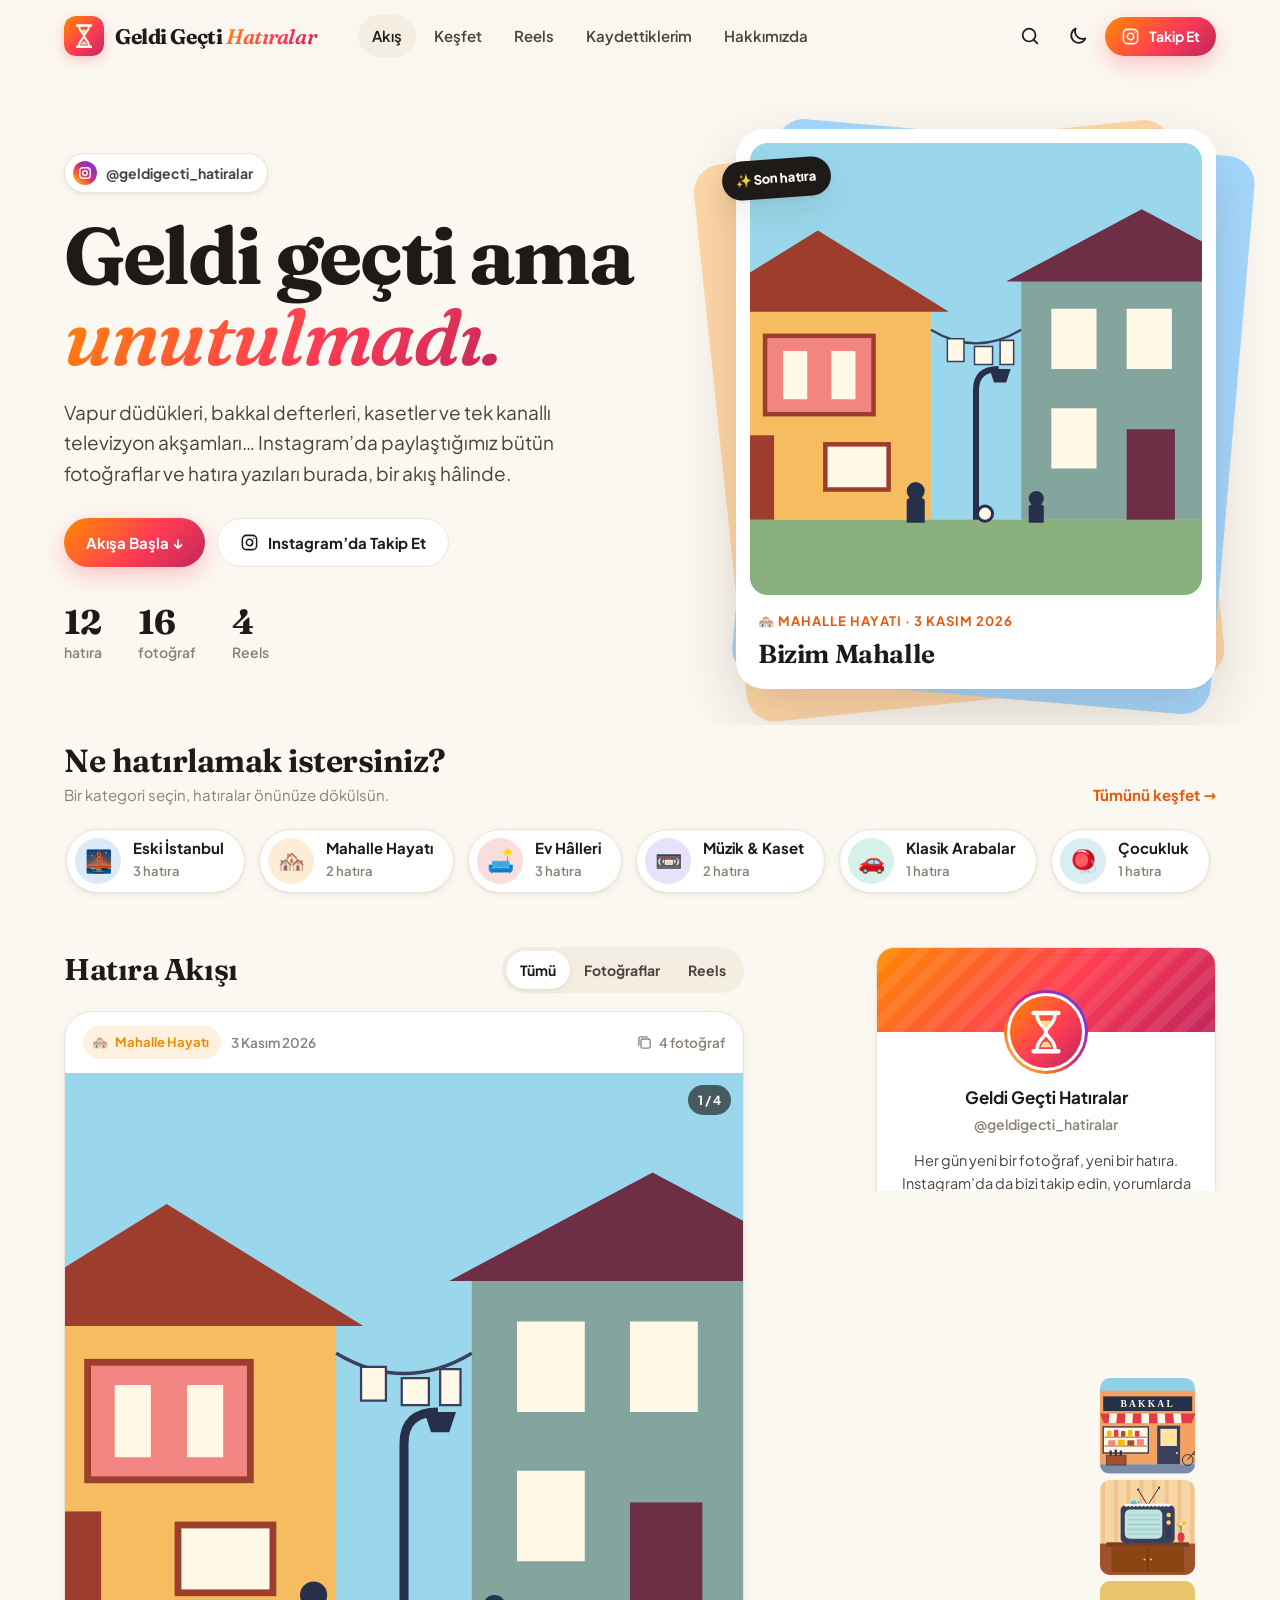
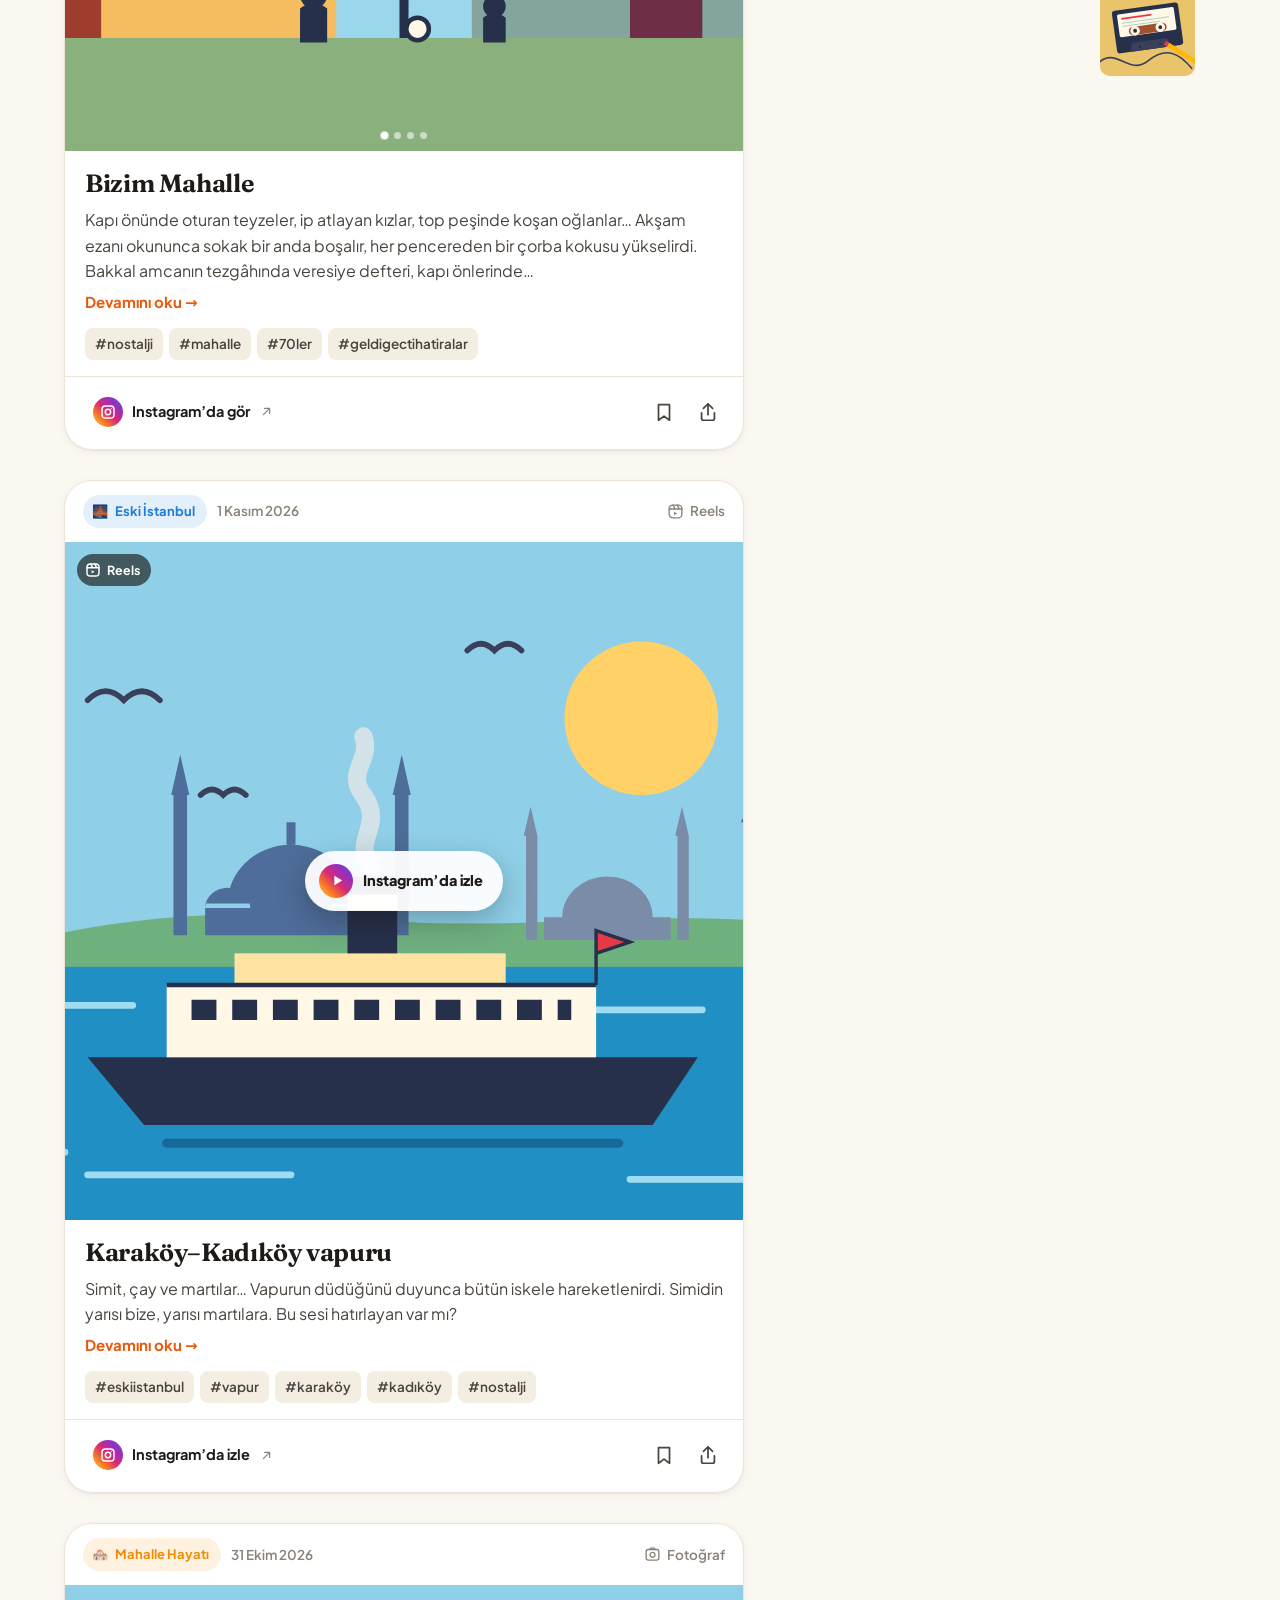
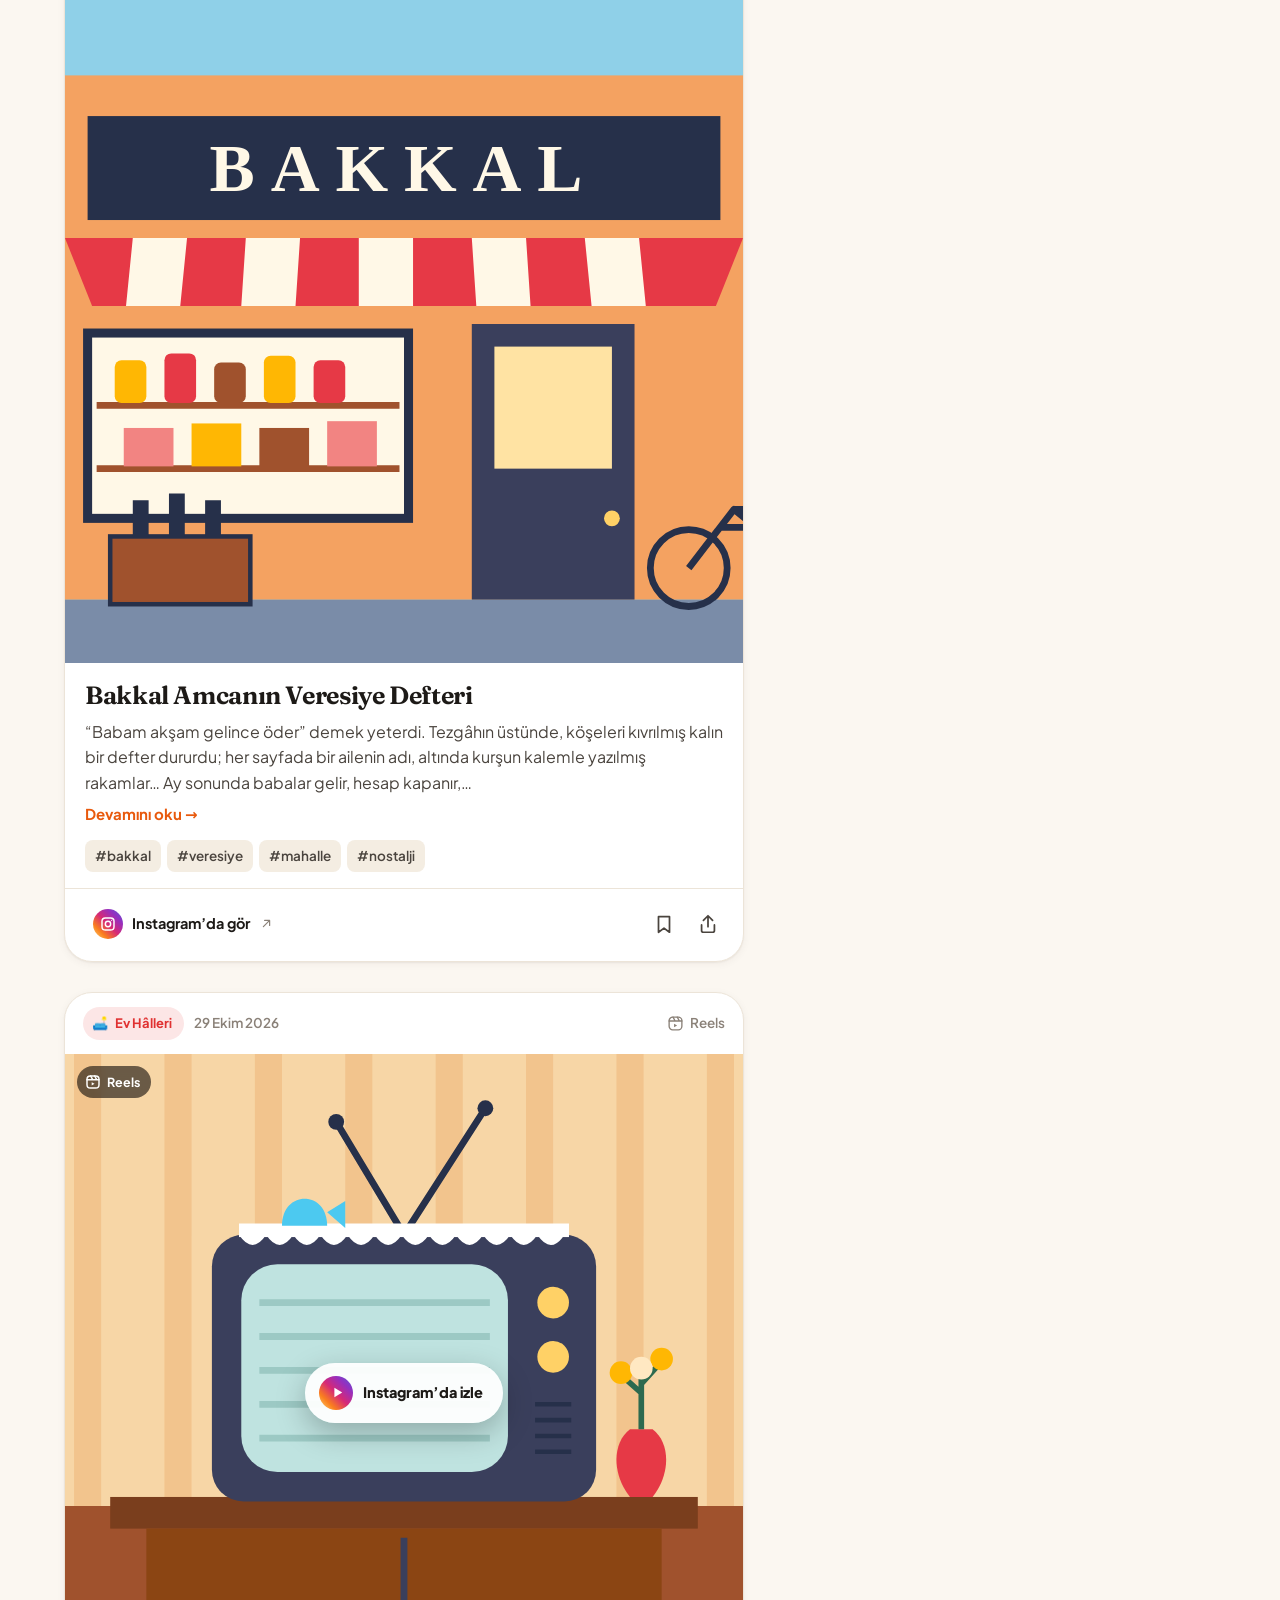
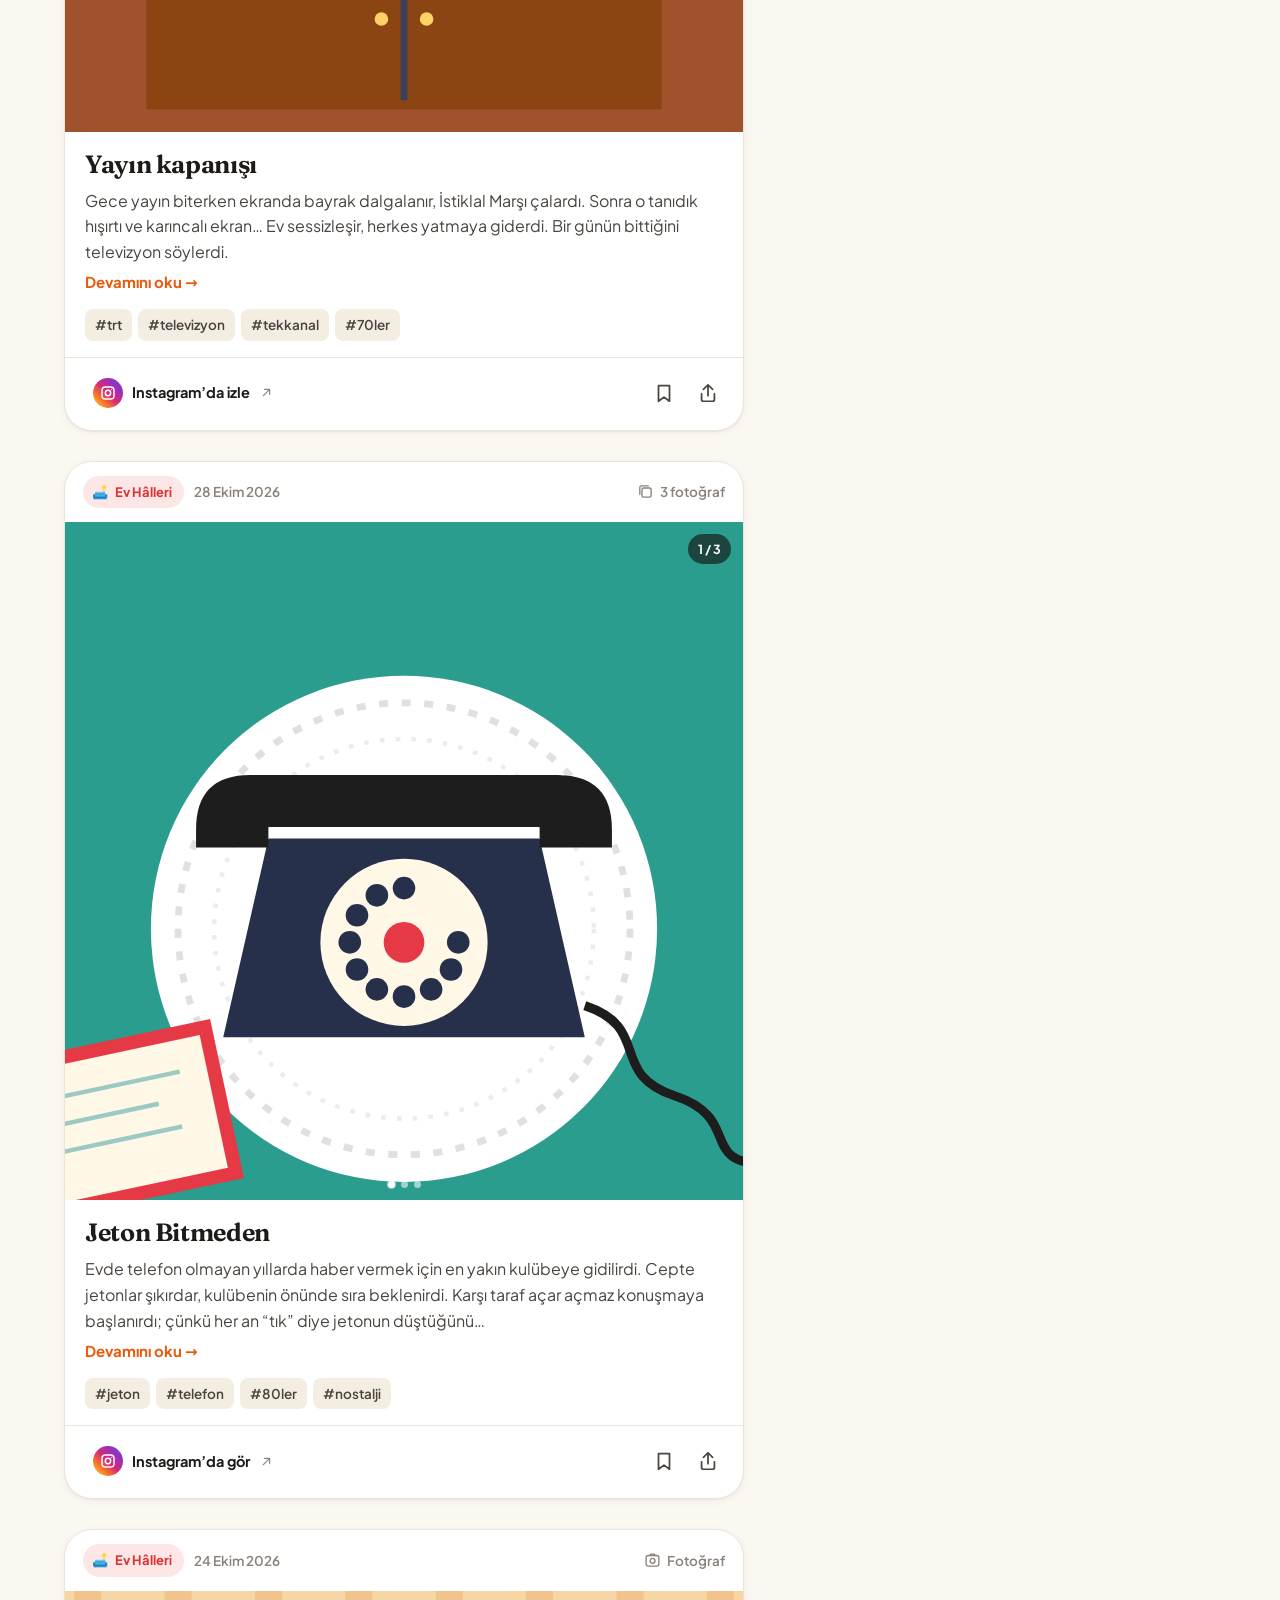
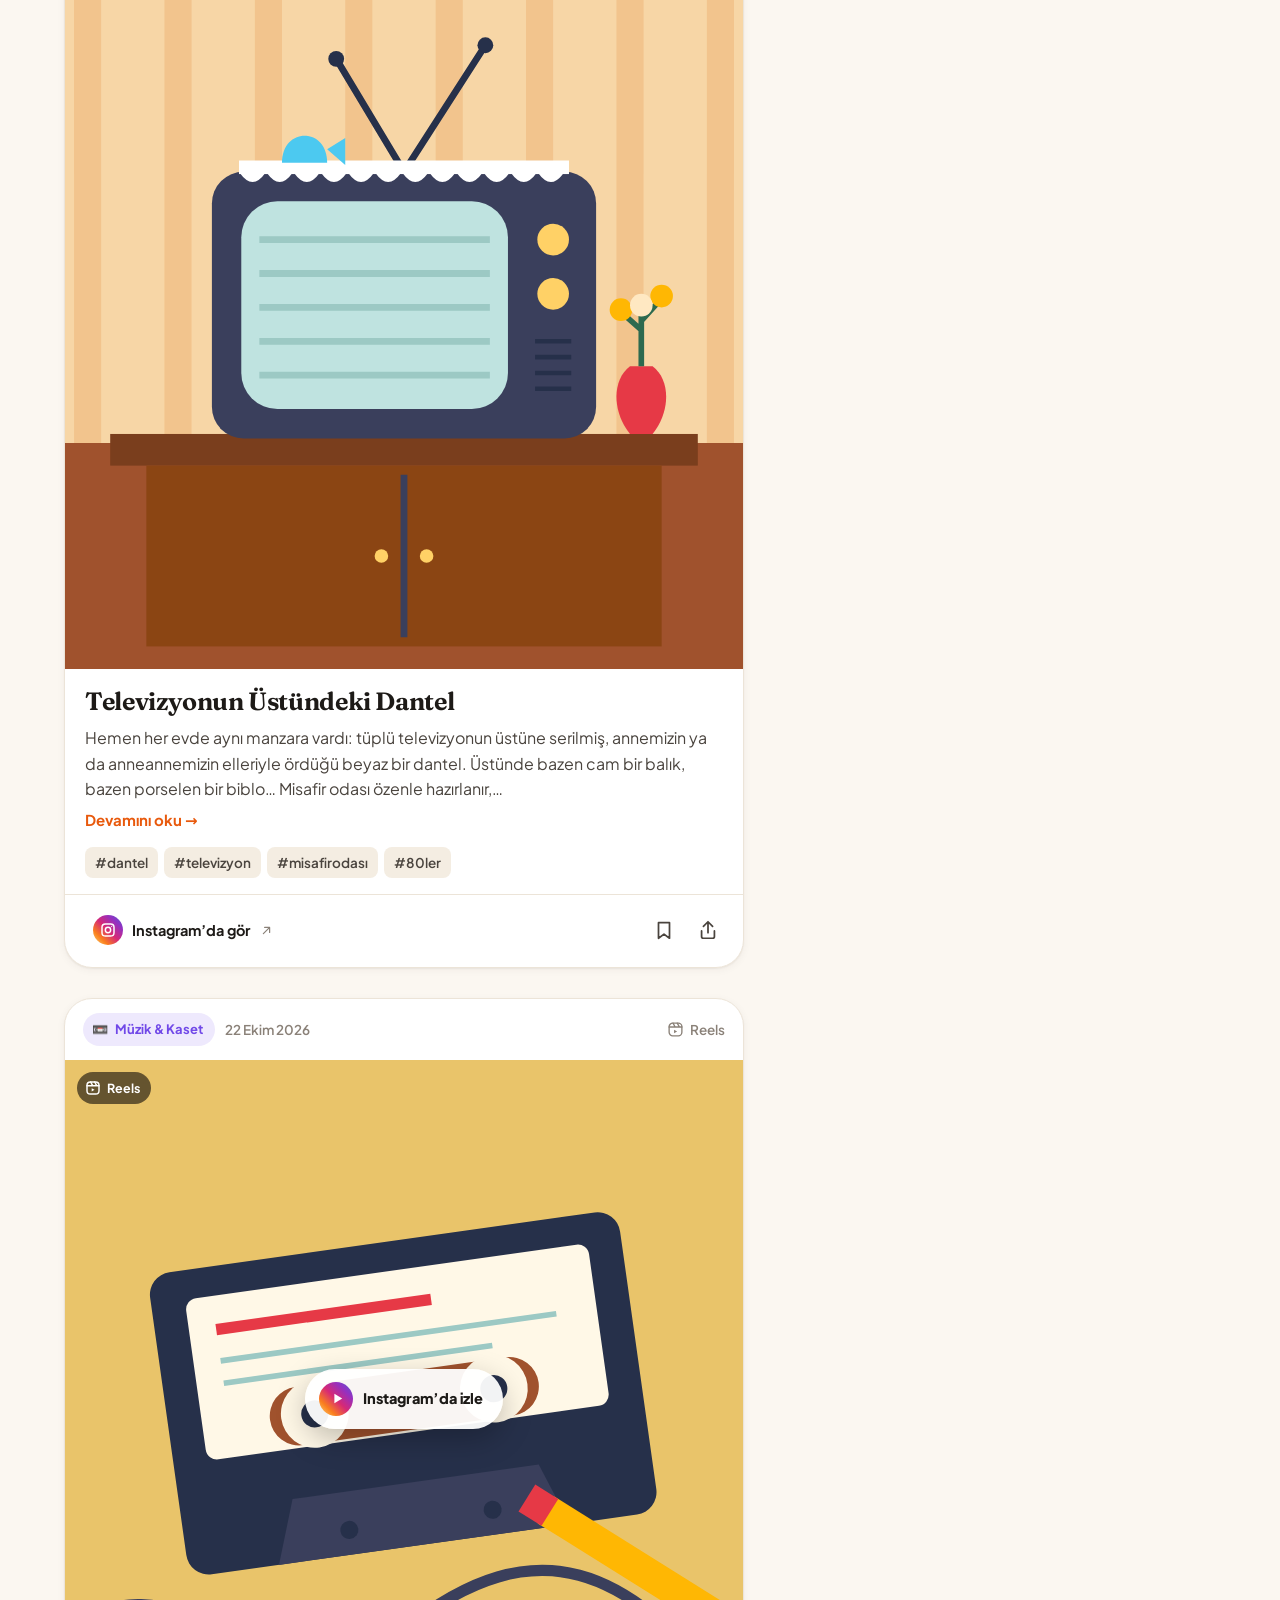
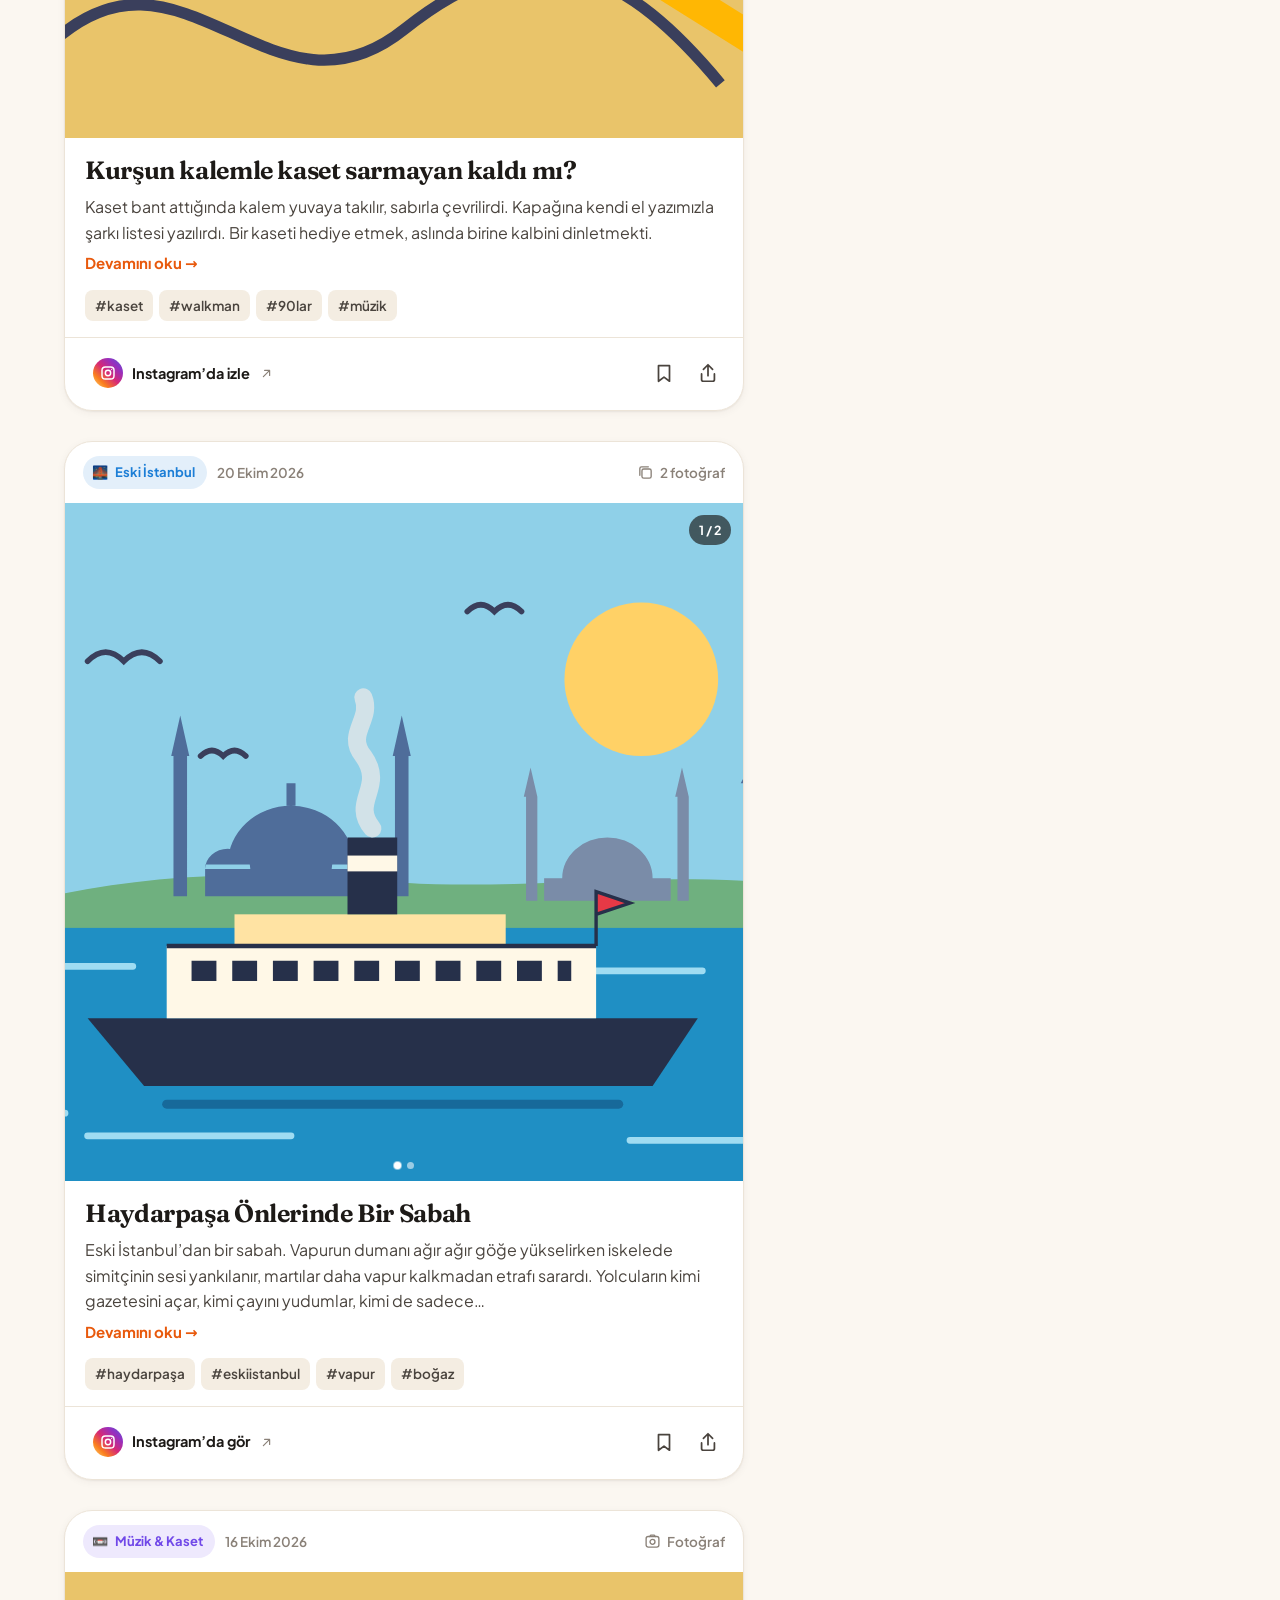
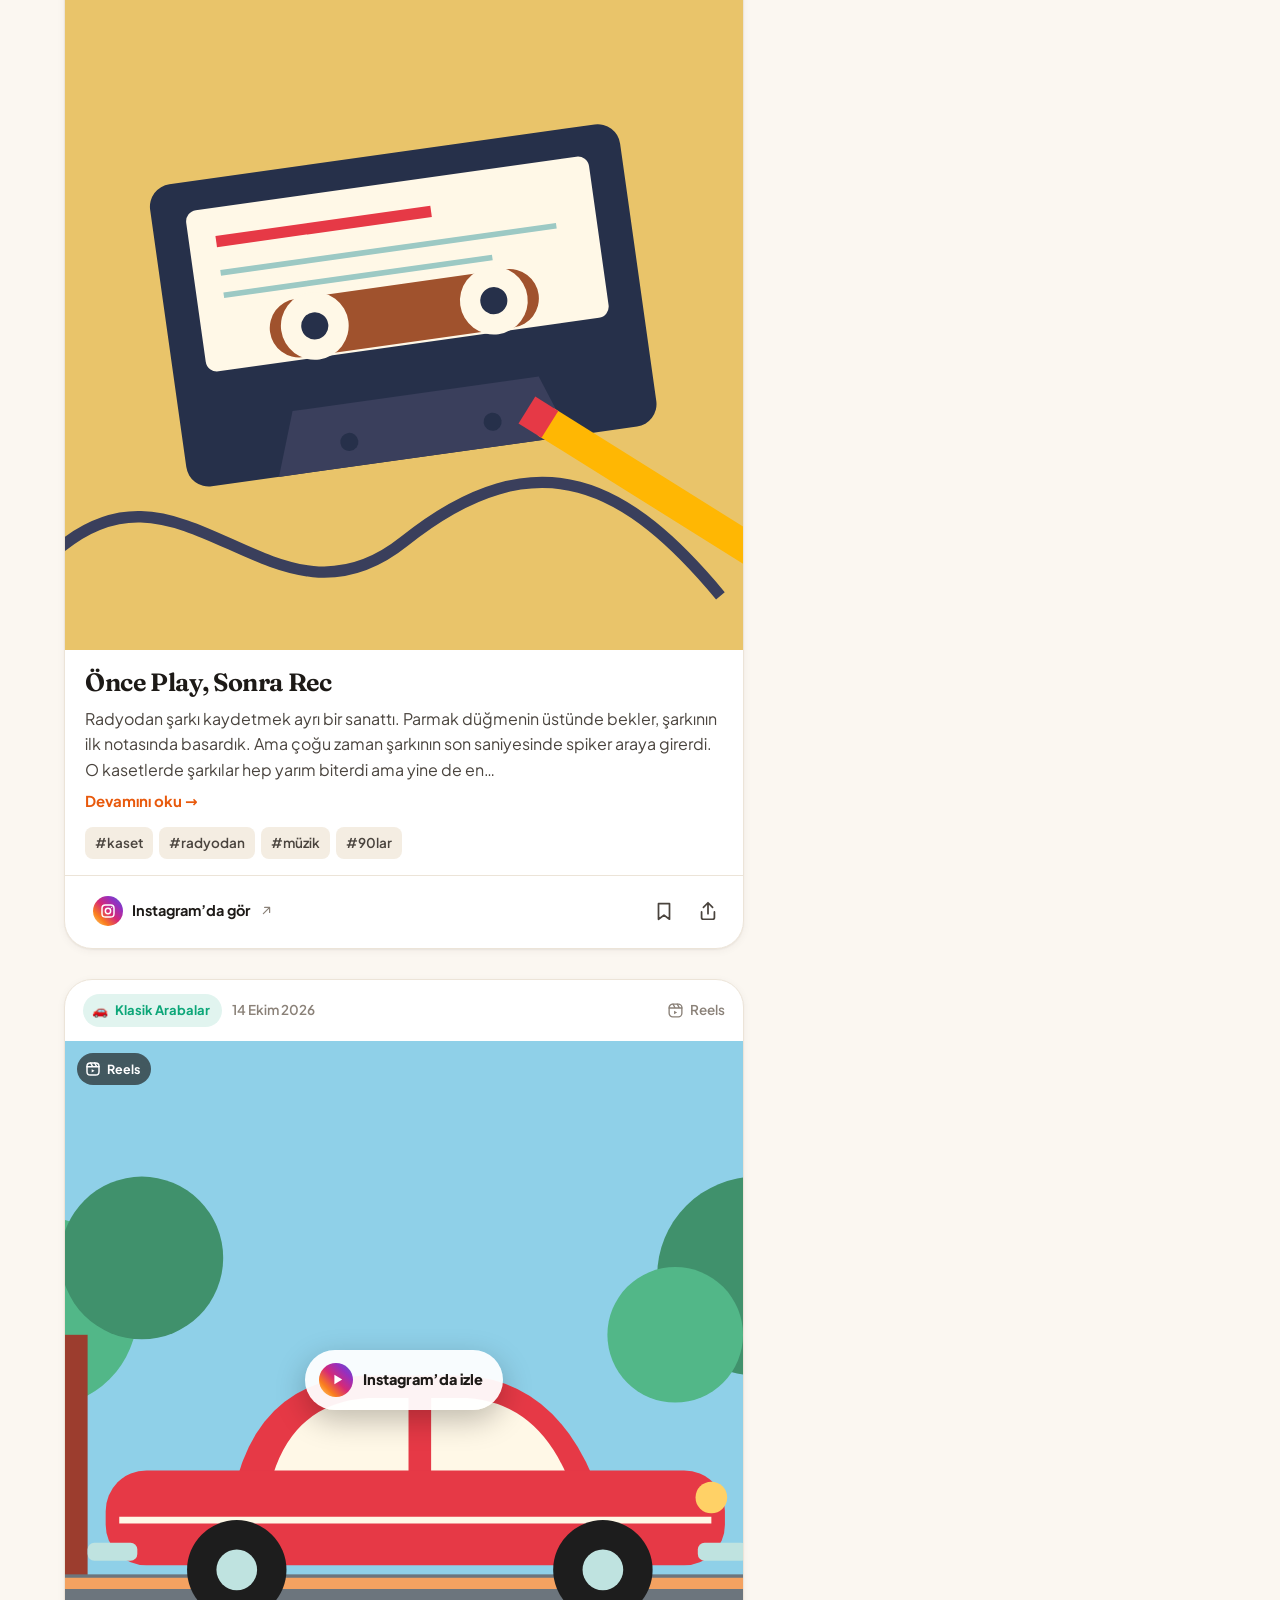
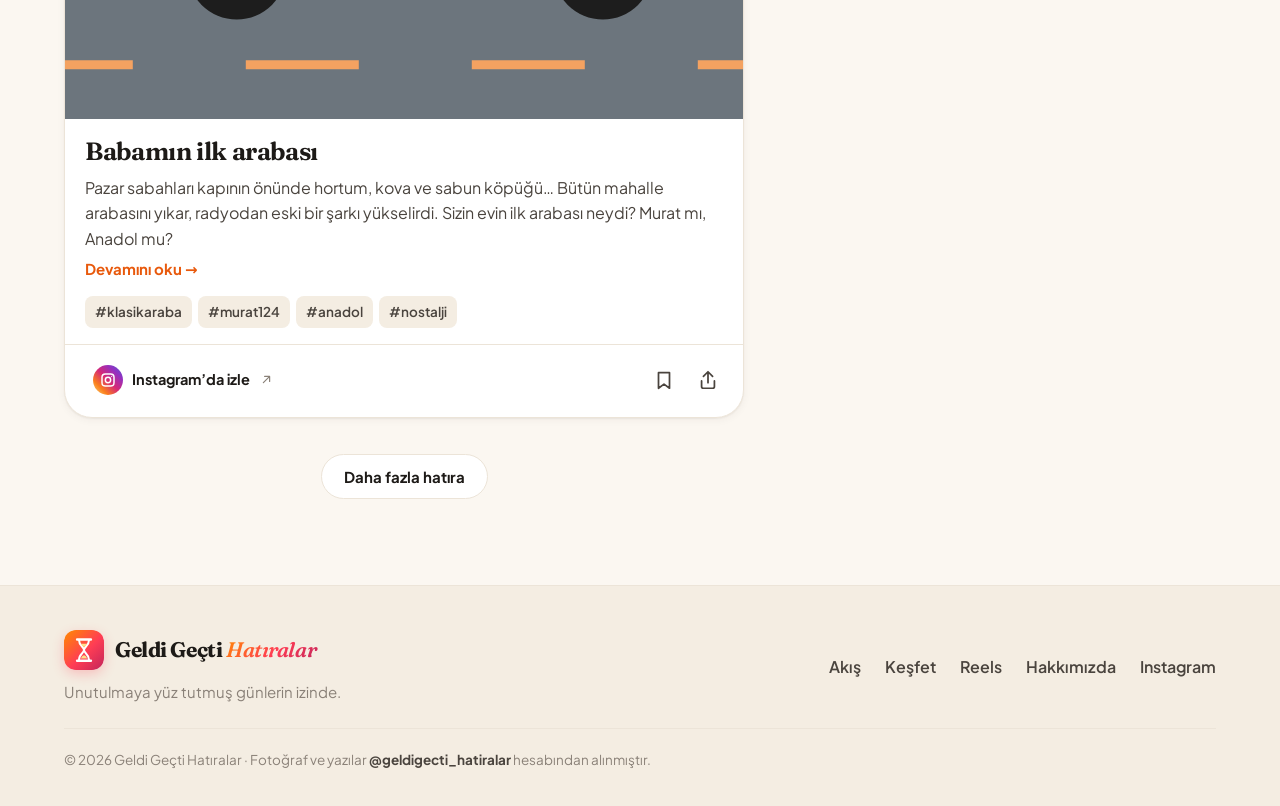
==== index.html @ 6163c858 "Geldi Geçti Hatıralar web sitesi: hatıra akışı, keşfet, reels ve Instagram aktarma aracı - Kendine h" ====
<!doctype html>
<html lang="tr">
<head>
<meta charset="utf-8">
<meta name="viewport" content="width=device-width, initial-scale=1, viewport-fit=cover">
<title>Geldi Geçti Hatıralar — Unutulmaya yüz tutmuş günlerin izinde</title>
<meta name="description" content="Eski İstanbul, mahalle hayatı, bakkal defterleri, kasetler ve tek kanallı televizyon akşamları… Geldi Geçti Hatıralar’ın Instagram’da paylaştığı bütün fotoğraflar ve hatıra yazıları tek bir yerde.">
<meta name="theme-color" content="#fbf7f1" media="(prefers-color-scheme: light)">
<meta name="theme-color" content="#131211" media="(prefers-color-scheme: dark)">
<meta property="og:type" content="website">
<meta property="og:site_name" content="Geldi Geçti Hatıralar">
<meta property="og:title" content="Geldi Geçti Hatıralar">
<meta property="og:description" content="Unutulmaya yüz tutmuş günlerin izinde: fotoğraflar, hatıralar ve hikâyeler.">
<meta property="og:locale" content="tr_TR">
<link rel="icon" href="gorseller/favicon.svg" type="image/svg+xml">
<link rel="preload" href="fontlar/plus-jakarta-sans-latin-wght-normal.woff2" as="font" type="font/woff2" crossorigin>
<link rel="preload" href="fontlar/fraunces-latin-wght-normal.woff2" as="font" type="font/woff2" crossorigin>
<link rel="stylesheet" href="css/site.css">
<script>
  /* Sayfa çizilmeden önce kayıtlı temayı uygula (beyaz yanıp sönmeyi önler) */
  try { var t = localStorage.getItem("ggh-tema"); if (t) document.documentElement.setAttribute("data-tema", t); } catch (e) {}
</script>
</head>
<body>
<a class="atla" href="#icerik">İçeriğe geç</a>

<header class="ust" id="ust">
  <div class="ust-ic">
    <a class="logo" href="#/" aria-label="Geldi Geçti Hatıralar — Ana sayfa">
      <img class="logo-isaret" src="gorseller/favicon.svg" alt="" width="40" height="40">
      <span class="logo-yazi">Geldi Geçti <em>Hatıralar</em></span>
    </a>

    <nav class="ana-menu" id="ana-menu" aria-label="Ana menü">
      <a href="#/" data-rota="akis">Akış</a>
      <a href="#/kesfet" data-rota="kesfet">Keşfet</a>
      <a href="#/reels" data-rota="reels">Reels</a>
      <a href="#/kaydedilenler" data-rota="kaydedilenler">Kaydettiklerim</a>
      <a href="#/hakkimizda" data-rota="hakkimizda">Hakkımızda</a>
    </nav>

    <div class="ust-arac">
      <button class="ikon-btn" id="ara-btn" type="button" aria-label="Hatıralarda ara" aria-expanded="false" aria-controls="arama-paneli">
        <svg viewBox="0 0 24 24"><circle cx="11" cy="11" r="7"/><path d="M20 20l-3.5-3.5"/></svg>
      </button>
      <button class="ikon-btn" id="tema-btn" type="button" aria-label="Koyu / açık tema">
        <svg class="ay" viewBox="0 0 24 24"><path d="M20 14.5A8 8 0 0 1 9.5 4a8 8 0 1 0 10.5 10.5z"/></svg>
        <svg class="gunes" viewBox="0 0 24 24"><circle cx="12" cy="12" r="4"/><path d="M12 2v2M12 20v2M4.9 4.9l1.4 1.4M17.7 17.7l1.4 1.4M2 12h2M20 12h2M4.9 19.1l1.4-1.4M17.7 6.3l1.4-1.4"/></svg>
      </button>
      <a class="btn btn-marka btn-kucuk ig-takip" data-ig-profil href="https://www.instagram.com/" target="_blank" rel="noopener">
        <svg viewBox="0 0 24 24"><rect x="3" y="3" width="18" height="18" rx="5"/><circle cx="12" cy="12" r="4"/><circle cx="17.5" cy="6.5" r=".9" class="dolu"/></svg>
        <span>Takip Et</span>
      </a>
      <button class="ikon-btn menu-btn" id="menu-btn" type="button" aria-label="Menüyü aç" aria-expanded="false" aria-controls="ana-menu">
        <svg viewBox="0 0 24 24"><path d="M4 7h16M4 12h16M4 17h16"/></svg>
      </button>
    </div>
  </div>

  <div class="arama-paneli" id="arama-paneli" hidden>
    <div class="arama-ic">
      <svg viewBox="0 0 24 24" aria-hidden="true"><circle cx="11" cy="11" r="7"/><path d="M20 20l-3.5-3.5"/></svg>
      <label class="gizli" for="arama">Hatıralarda ara</label>
      <input id="arama" type="search" placeholder="Hatıralarda ara… (ör. vapur, bakkal, kaset)" autocomplete="off">
    </div>
  </div>
</header>

<main id="icerik" tabindex="-1">
  <noscript><p class="noscript">Hatıraları görebilmek için tarayıcınızda JavaScript’i etkinleştirin.</p></noscript>
</main>

<footer class="alt">
  <div class="alt-ic">
    <div class="alt-marka">
      <a class="logo" href="#/">
        <img class="logo-isaret" src="gorseller/favicon.svg" alt="" width="36" height="36">
        <span class="logo-yazi">Geldi Geçti <em>Hatıralar</em></span>
      </a>
      <p data-slogan>Unutulmaya yüz tutmuş günlerin izinde.</p>
    </div>
    <nav class="alt-linkler" aria-label="Alt menü">
      <a href="#/">Akış</a><a href="#/kesfet">Keşfet</a><a href="#/reels">Reels</a><a href="#/hakkimizda">Hakkımızda</a>
      <a data-ig-profil href="https://www.instagram.com/" target="_blank" rel="noopener">Instagram</a>
    </nav>
    <p class="alt-not">© <span data-yil>2026</span> Geldi Geçti Hatıralar · Fotoğraf ve yazılar <a data-ig-profil href="https://www.instagram.com/" target="_blank" rel="noopener" data-ig-ad>@geldigecti_hatiralar</a> hesabından alınmıştır.</p>
  </div>
</footer>

<div class="bildirim" id="bildirim" role="status" aria-live="polite"></div>

<script src="veri/ayarlar.js"></script>
<script src="veri/icerik.js"></script>
<script src="js/ornek-gorseller.js"></script>
<script src="js/uygulama.js"></script>
</body>
</html>
---- css/site.css ----
/* ==========================================================
   GELDİ GEÇTİ HATIRALAR — SİTE TEMASI
   ========================================================== */

/* ---------- Yazı tipleri (sitede barındırılır, Google'a bağlanmaz) ---------- */
@font-face{font-family:"Jakarta";font-style:normal;font-weight:200 800;font-display:swap;
  src:url(../fontlar/plus-jakarta-sans-latin-ext-wght-normal.woff2) format("woff2");
  unicode-range:U+0100-02BA,U+02BD-02C5,U+02C7-02CC,U+02CE-02D7,U+02DD-02FF,U+0304,U+0308,U+0329,U+1D00-1DBF,U+1E00-1E9F,U+1EF2-1EFF,U+2020,U+20A0-20AB,U+20AD-20C0,U+2113,U+2C60-2C7F,U+A720-A7FF}
@font-face{font-family:"Jakarta";font-style:normal;font-weight:200 800;font-display:swap;
  src:url(../fontlar/plus-jakarta-sans-latin-wght-normal.woff2) format("woff2");
  unicode-range:U+0000-00FF,U+0131,U+0152-0153,U+02BB-02BC,U+02C6,U+02DA,U+02DC,U+0304,U+0308,U+0329,U+2000-206F,U+20AC,U+2122,U+2191,U+2193,U+2212,U+2215,U+FEFF,U+FFFD}
@font-face{font-family:"Fraunces";font-style:normal;font-weight:100 900;font-display:swap;
  src:url(../fontlar/fraunces-latin-ext-wght-normal.woff2) format("woff2");
  unicode-range:U+0100-02BA,U+02BD-02C5,U+02C7-02CC,U+02CE-02D7,U+02DD-02FF,U+0304,U+0308,U+0329,U+1D00-1DBF,U+1E00-1E9F,U+1EF2-1EFF,U+2020,U+20A0-20AB,U+20AD-20C0,U+2113,U+2C60-2C7F,U+A720-A7FF}
@font-face{font-family:"Fraunces";font-style:normal;font-weight:100 900;font-display:swap;
  src:url(../fontlar/fraunces-latin-wght-normal.woff2) format("woff2");
  unicode-range:U+0000-00FF,U+0131,U+0152-0153,U+02BB-02BC,U+02C6,U+02DA,U+02DC,U+0304,U+0308,U+0329,U+2000-206F,U+20AC,U+2122,U+2191,U+2193,U+2212,U+2215,U+FEFF,U+FFFD}
@font-face{font-family:"Fraunces";font-style:italic;font-weight:100 900;font-display:swap;
  src:url(../fontlar/fraunces-latin-ext-wght-italic.woff2) format("woff2");
  unicode-range:U+0100-02BA,U+02BD-02C5,U+02C7-02CC,U+02CE-02D7,U+02DD-02FF,U+0304,U+0308,U+0329,U+1D00-1DBF,U+1E00-1E9F,U+1EF2-1EFF,U+2020,U+20A0-20AB,U+20AD-20C0,U+2113,U+2C60-2C7F,U+A720-A7FF}
@font-face{font-family:"Fraunces";font-style:italic;font-weight:100 900;font-display:swap;
  src:url(../fontlar/fraunces-latin-wght-italic.woff2) format("woff2");
  unicode-range:U+0000-00FF,U+0131,U+0152-0153,U+02BB-02BC,U+02C6,U+02DA,U+02DC,U+0304,U+0308,U+0329,U+2000-206F,U+20AC,U+2122,U+2191,U+2193,U+2212,U+2215,U+FEFF,U+FFFD}

/* ---------- Renkler ---------- */
:root{
  --zemin:#fbf7f1; --zemin-2:#f4ede2; --kart:#ffffff; --kart-2:#fdfaf5;
  --metin:#1d1a17; --metin-2:#4a443e; --soluk:#8a8178; --cizgi:#ece4d8;
  --vurgu:#e8590c; --vurgu-2:#ff3d54;
  --marka:linear-gradient(135deg,#ff8a00 0%,#ff3d54 55%,#c2255c 100%);
  --ig:linear-gradient(45deg,#feda75 0%,#fa7e1e 25%,#d62976 50%,#962fbf 75%,#4f5bd5 100%);
  --golge-1:0 1px 2px rgba(60,40,20,.06),0 2px 8px rgba(60,40,20,.05);
  --golge-2:0 2px 4px rgba(60,40,20,.05),0 14px 34px rgba(60,40,20,.10);
  --golge-3:0 24px 60px rgba(60,40,20,.18);
  --r-kucuk:10px; --r:18px; --r-buyuk:28px;
  --f-govde:"Jakarta",system-ui,-apple-system,"Segoe UI",Roboto,sans-serif;
  --f-baslik:"Fraunces",Georgia,"Times New Roman",serif;
  --ust-h:72px; --kap:1200px;
  color-scheme:light;
}
:root[data-tema="koyu"]{
  --zemin:#131211; --zemin-2:#1b1917; --kart:#1d1b19; --kart-2:#22201d;
  --metin:#f4efe8; --metin-2:#cfc6bb; --soluk:#968c80; --cizgi:#2e2a26;
  --vurgu:#ff922b; --vurgu-2:#ff6b7d;
  --golge-1:0 1px 2px rgba(0,0,0,.4); --golge-2:0 14px 34px rgba(0,0,0,.35); --golge-3:0 24px 60px rgba(0,0,0,.5);
  color-scheme:dark;
}
@media (prefers-color-scheme:dark){
  :root:not([data-tema="acik"]){
    --zemin:#131211; --zemin-2:#1b1917; --kart:#1d1b19; --kart-2:#22201d;
    --metin:#f4efe8; --metin-2:#cfc6bb; --soluk:#968c80; --cizgi:#2e2a26;
    --vurgu:#ff922b; --vurgu-2:#ff6b7d;
    --golge-1:0 1px 2px rgba(0,0,0,.4); --golge-2:0 14px 34px rgba(0,0,0,.35); --golge-3:0 24px 60px rgba(0,0,0,.5);
    color-scheme:dark;
  }
}

/* ---------- Temel ---------- */
*,*::before,*::after{box-sizing:border-box}
html{-webkit-text-size-adjust:100%;scroll-padding-top:calc(var(--ust-h) + 16px)}
body{margin:0;overflow-x:clip;background:var(--zemin);color:var(--metin);font-family:var(--f-govde);font-size:16px;line-height:1.6;-webkit-font-smoothing:antialiased;text-rendering:optimizeLegibility;overflow-x:hidden}
img,svg,video{display:block;max-width:100%}
a{color:inherit;text-decoration:none}
button{font:inherit;color:inherit;background:none;border:0;padding:0;cursor:pointer}
h1,h2,h3,h4{font-family:var(--f-baslik);font-weight:650;line-height:1.12;letter-spacing:-.015em;margin:0;font-variation-settings:"SOFT" 50,"WONK" 0}
p{margin:0}
:focus-visible{outline:3px solid var(--vurgu);outline-offset:2px;border-radius:6px}
.gizli{position:absolute!important;width:1px;height:1px;overflow:hidden;clip:rect(0 0 0 0);white-space:nowrap}
.atla{position:absolute;left:12px;top:-60px;z-index:200;background:var(--metin);color:var(--zemin);padding:10px 16px;border-radius:10px}
.atla:focus{top:12px}
.kap{max-width:var(--kap);margin:0 auto;padding:0 24px}
main{min-height:70vh;outline:none}
.noscript{padding:80px 24px;text-align:center}
svg[viewBox="0 0 24 24"]{width:22px;height:22px;fill:none;stroke:currentColor;stroke-width:1.9;stroke-linecap:round;stroke-linejoin:round}
svg .dolu{fill:currentColor;stroke:none}

/* ---------- Düğmeler ---------- */
.btn{display:inline-flex;align-items:center;justify-content:center;gap:9px;font-weight:700;font-size:15px;line-height:1;padding:14px 22px;border-radius:999px;transition:transform .15s ease,box-shadow .2s ease,background .2s;white-space:nowrap}
.btn svg{width:19px;height:19px}
.btn:hover{transform:translateY(-1px)}
.btn:active{transform:translateY(0)}
.btn-marka{background:var(--marka);color:#fff;box-shadow:0 8px 22px rgba(255,61,84,.28)}
.btn-ig{background:var(--ig);color:#fff;box-shadow:0 8px 22px rgba(214,41,118,.28)}
.btn-koyu{background:var(--metin);color:var(--zemin)}
.btn-cizgi{border:1.5px solid var(--cizgi);background:var(--kart);color:var(--metin)}
.btn-cizgi:hover{border-color:var(--metin)}
.btn-kucuk{padding:10px 16px;font-size:14px}
.ikon-btn{width:42px;height:42px;border-radius:50%;display:grid;place-items:center;color:var(--metin);transition:background .2s}
.ikon-btn:hover{background:var(--zemin-2)}

/* ---------- Üst bölüm ---------- */
.ust{position:sticky;top:0;z-index:50;background:color-mix(in srgb,var(--zemin) 82%,transparent);backdrop-filter:saturate(1.6) blur(14px);-webkit-backdrop-filter:saturate(1.6) blur(14px);border-bottom:1px solid transparent;transition:border-color .2s}
.ust.golgeli{border-bottom-color:var(--cizgi)}
.ust-ic{max-width:var(--kap);margin:0 auto;padding:0 24px;height:var(--ust-h);display:flex;align-items:center;gap:28px}
.logo{display:flex;align-items:center;gap:11px;flex-shrink:0}
.logo-isaret{width:40px;height:40px;border-radius:12px;box-shadow:0 4px 12px rgba(255,61,84,.25)}
.logo-yazi{font-family:var(--f-baslik);font-weight:700;font-size:21px;letter-spacing:-.02em;line-height:1}
.logo-yazi em{font-style:italic;font-weight:600;background:var(--marka);-webkit-background-clip:text;background-clip:text;color:transparent;padding-right:2px}
.ana-menu{display:flex;gap:4px;margin-left:12px}
.ana-menu a{font-weight:600;font-size:15px;color:var(--metin-2);padding:9px 14px;border-radius:999px;transition:background .2s,color .2s}
.ana-menu a:hover{color:var(--metin);background:var(--zemin-2)}
.ana-menu a.aktif{color:var(--metin);background:var(--zemin-2)}
.ust-arac{display:flex;align-items:center;gap:6px;margin-left:auto}
.menu-btn{display:none}
#tema-btn .gunes{display:none}
:root[data-tema="koyu"] #tema-btn .gunes{display:block}
:root[data-tema="koyu"] #tema-btn .ay{display:none}
@media (prefers-color-scheme:dark){
  :root:not([data-tema="acik"]) #tema-btn .gunes{display:block}
  :root:not([data-tema="acik"]) #tema-btn .ay{display:none}
}
.arama-paneli{border-top:1px solid var(--cizgi);padding:14px 24px}
.arama-ic{max-width:720px;margin:0 auto;display:flex;align-items:center;gap:12px;background:var(--kart);border:1.5px solid var(--cizgi);border-radius:999px;padding:6px 8px 6px 18px;box-shadow:var(--golge-1)}
.arama-ic:focus-within{border-color:var(--vurgu)}
.arama-ic svg{color:var(--soluk);flex-shrink:0}
.arama-ic input{flex:1;border:0;background:transparent;font:inherit;font-size:16px;color:var(--metin);padding:9px 0;outline:none;min-width:0}

/* ---------- Karşılama (hero) ---------- */
.karsilama{padding:56px 0 36px;overflow:hidden}
.karsilama-ic{display:grid;grid-template-columns:1.05fr .95fr;gap:56px;align-items:center}
.ust-etiket{display:inline-flex;align-items:center;gap:9px;font-size:14px;font-weight:700;color:var(--metin-2);background:var(--kart);border:1px solid var(--cizgi);padding:7px 14px 7px 8px;border-radius:999px;box-shadow:var(--golge-1)}
.ust-etiket i{width:24px;height:24px;border-radius:50%;background:var(--ig);display:grid;place-items:center;color:#fff;font-style:normal}
.ust-etiket i svg{width:14px;height:14px;stroke-width:2.4}
.karsilama h1{font-size:clamp(44px,6.2vw,80px);font-weight:700;margin:22px 0 20px;letter-spacing:-.03em;line-height:1.02}
.karsilama h1 em{font-style:italic;font-weight:600;background:var(--marka);-webkit-background-clip:text;background-clip:text;color:transparent;padding-right:6px}
.karsilama .giris{font-size:19px;color:var(--metin-2);max-width:520px;margin-bottom:30px}
.btn-grup{display:flex;gap:12px;flex-wrap:wrap}
.sayilar{display:flex;gap:36px;margin-top:38px}
.sayilar div b{display:block;font-family:var(--f-baslik);font-size:34px;font-weight:700;line-height:1;letter-spacing:-.02em}
.sayilar div span{font-size:14px;color:var(--soluk);font-weight:600}

.one-cikan{position:relative;display:block;max-width:480px;justify-self:end;width:100%}
.one-cikan::before,.one-cikan::after{content:"";position:absolute;inset:0;border-radius:var(--r-buyuk);z-index:0}
.one-cikan::before{background:#ffd8a8;transform:rotate(-6deg) translate(-18px,10px)}
.one-cikan::after{background:#a5d8ff;transform:rotate(5deg) translate(18px,6px)}
:root[data-tema="koyu"] .one-cikan::before{background:#5c3a1a}
:root[data-tema="koyu"] .one-cikan::after{background:#1b3a57}
.one-cikan-kart{position:relative;z-index:1;background:var(--kart);border-radius:var(--r-buyuk);padding:14px;box-shadow:var(--golge-3);transition:transform .3s ease}
.one-cikan:hover .one-cikan-kart{transform:translateY(-4px) rotate(-.5deg)}
.one-cikan .gorsel{aspect-ratio:1/1;border-radius:18px}
.one-cikan-yazi{padding:16px 8px 6px}
.one-cikan-yazi small{display:flex;align-items:center;gap:8px;font-size:13px;font-weight:700;color:var(--vurgu);text-transform:uppercase;letter-spacing:.08em}
.one-cikan-yazi h2{font-size:26px;margin-top:8px}
.one-cikan-rozet{position:absolute;z-index:3;left:-14px;top:30px;background:var(--metin);color:var(--zemin);font-weight:800;font-size:13px;padding:9px 14px;border-radius:999px;box-shadow:var(--golge-2);transform:rotate(-4deg)}

/* ---------- Kategori şeridi ---------- */
.kategori-bolum{padding:18px 0 8px}
.bolum-ust{display:flex;align-items:flex-end;justify-content:space-between;gap:16px;margin-bottom:18px}
.bolum-ust h2{font-size:clamp(24px,3vw,32px)}
.bolum-ust p{color:var(--soluk);font-size:15px;margin-top:4px}
.bolum-ust a{font-weight:700;color:var(--vurgu);font-size:15px;white-space:nowrap}
.kategori-kaydir{display:flex;gap:14px;overflow-x:auto;scroll-snap-type:x mandatory;padding:4px 2px 18px;scrollbar-width:none}
.kategori-kaydir::-webkit-scrollbar{display:none}
.kategori-karti{scroll-snap-align:start;flex:0 0 auto;display:flex;align-items:center;gap:12px;background:var(--kart);border:1px solid var(--cizgi);border-radius:999px;padding:8px 20px 8px 8px;box-shadow:var(--golge-1);transition:transform .2s,box-shadow .2s,border-color .2s}
.kategori-karti:hover{transform:translateY(-2px);box-shadow:var(--golge-2);border-color:var(--kat)}
.kategori-karti .emoji{width:46px;height:46px;border-radius:50%;display:grid;place-items:center;font-size:22px;background:color-mix(in srgb,var(--kat) 16%,transparent)}
.kategori-karti b{display:block;font-size:15px;line-height:1.2}
.kategori-karti small{color:var(--soluk);font-size:13px;font-weight:600}

/* ---------- Akış düzeni ---------- */
.duzen{display:grid;grid-template-columns:minmax(0,1fr) 340px;gap:56px;padding-top:28px;padding-bottom:80px;align-items:start}
.duzen>section{width:100%;max-width:680px}
.akis-ust{display:flex;align-items:center;justify-content:space-between;gap:12px;margin-bottom:18px;flex-wrap:wrap}
.akis-ust h2{font-size:30px}
.sekme-grup{display:inline-flex;background:var(--zemin-2);border-radius:999px;padding:4px}
.sekme-grup button{font-weight:700;font-size:14px;padding:8px 14px;border-radius:999px;color:var(--metin-2)}
.sekme-grup button[aria-pressed="true"]{background:var(--kart);color:var(--metin);box-shadow:var(--golge-1)}
.akis{display:flex;flex-direction:column;gap:30px}

/* Hatıra kartı */
.kart{background:var(--kart);border:1px solid var(--cizgi);border-radius:var(--r-buyuk);overflow:hidden;box-shadow:var(--golge-1);animation:belir .5s ease both}
@keyframes belir{from{opacity:0;transform:translateY(14px)}to{opacity:1;transform:none}}
.kart-ust{display:flex;align-items:center;gap:10px;padding:14px 18px}
.kat-rozet{display:inline-flex;align-items:center;gap:7px;font-size:13px;font-weight:700;color:var(--kat);background:color-mix(in srgb,var(--kat) 12%,transparent);padding:6px 12px 6px 9px;border-radius:999px;transition:background .2s}
.kat-rozet:hover{background:color-mix(in srgb,var(--kat) 22%,transparent)}
.kart-ust time,.kart-ust .tur{font-size:13.5px;color:var(--soluk);font-weight:600}
.kart-ust .tur{margin-left:auto;display:inline-flex;align-items:center;gap:6px}
.kart-ust .tur svg{width:17px;height:17px}

.medya{position:relative;background:var(--zemin-2)}
.medya-ray{display:flex;overflow-x:auto;scroll-snap-type:x mandatory;scrollbar-width:none;scroll-behavior:smooth}
.medya-ray::-webkit-scrollbar{display:none}
.medya-ray>*{flex:0 0 100%;scroll-snap-align:center}
.gorsel{position:relative;display:block;overflow:hidden;background:var(--zemin-2);aspect-ratio:1/1}
.gorsel>img,.gorsel>svg{position:absolute;inset:0;width:100%;height:100%;object-fit:cover}
.gorsel>img{transition:transform .5s ease}
.medya-ok{position:absolute;z-index:3;top:50%;width:38px;height:38px;margin-top:-19px;border-radius:50%;background:rgba(255,255,255,.92);color:#1d1a17;display:grid;place-items:center;box-shadow:0 4px 14px rgba(0,0,0,.18);opacity:0;transition:opacity .2s,transform .2s}
.medya-ok svg{width:18px;height:18px;stroke-width:2.6}
.medya:hover .medya-ok{opacity:1}
.medya-ok.sol{left:12px}.medya-ok.sag{right:12px}
.medya-ok[disabled]{opacity:0!important;pointer-events:none}
.medya-nokta{position:absolute;z-index:3;left:0;right:0;bottom:12px;display:flex;justify-content:center;gap:6px;pointer-events:none}
.medya-nokta i{width:7px;height:7px;border-radius:50%;background:rgba(255,255,255,.55);transition:background .2s,transform .2s}
.medya-nokta i.aktif{background:#fff;transform:scale(1.15)}
.medya-sayac{position:absolute;z-index:3;right:12px;top:12px;background:rgba(20,16,12,.62);color:#fff;font-size:12.5px;font-weight:700;padding:5px 10px;border-radius:999px;backdrop-filter:blur(6px)}
.reels-isareti{position:absolute;z-index:3;left:12px;top:12px;display:flex;align-items:center;gap:6px;background:rgba(20,16,12,.62);color:#fff;font-size:12.5px;font-weight:700;padding:6px 11px 6px 8px;border-radius:999px;backdrop-filter:blur(6px)}
.reels-isareti svg{width:16px;height:16px;stroke-width:2.2}
.oynat{position:absolute;z-index:3;left:50%;top:50%;transform:translate(-50%,-50%);display:flex;align-items:center;gap:10px;background:rgba(255,255,255,.94);color:#1d1a17;font-weight:800;font-size:14.5px;padding:13px 20px 13px 14px;border-radius:999px;box-shadow:0 10px 30px rgba(0,0,0,.25);transition:transform .2s}
.oynat:hover{transform:translate(-50%,-50%) scale(1.04)}
.oynat span.daire{width:34px;height:34px;border-radius:50%;background:var(--ig);display:grid;place-items:center;color:#fff}
.oynat span.daire svg{width:15px;height:15px;fill:#fff;stroke:none;margin-left:2px}

.kart-govde{padding:18px 20px 6px}
.kart-baslik{font-size:25px;margin-bottom:10px}
.kart-baslik a{background:linear-gradient(currentColor,currentColor) 0 100%/0 1.5px no-repeat;transition:background-size .3s}
.kart-baslik a:hover{background-size:100% 1.5px}
.kart-metin{color:var(--metin-2);font-size:16px}
.devam{display:inline-block;margin-top:6px;font-weight:700;color:var(--vurgu);font-size:15px}
.etiketler{display:flex;flex-wrap:wrap;gap:6px;margin-top:14px}
.etiketler a{font-size:13.5px;font-weight:600;color:var(--metin-2);background:var(--zemin-2);padding:5px 10px;border-radius:8px;transition:background .2s,color .2s}
.etiketler a:hover{background:color-mix(in srgb,var(--vurgu) 14%,transparent);color:var(--vurgu)}
.kart-alt{display:flex;align-items:center;gap:8px;padding:12px 14px 14px 20px;margin-top:10px;border-top:1px solid var(--cizgi)}
.ig-baglanti{display:inline-flex;align-items:center;gap:9px;font-weight:700;font-size:14.5px;padding:8px 14px 8px 8px;border-radius:999px;transition:background .2s}
.ig-baglanti:hover{background:var(--zemin-2)}
.ig-baglanti .ig-daire{width:30px;height:30px;border-radius:50%;background:var(--ig);display:grid;place-items:center;color:#fff}
.ig-baglanti .ig-daire svg{width:16px;height:16px;stroke-width:2.2}
.ig-baglanti .ok-ikon{width:15px;height:15px;color:var(--soluk)}
.eylemler{margin-left:auto;display:flex;gap:2px}
.eylem{width:42px;height:42px;border-radius:50%;display:grid;place-items:center;color:var(--metin-2);transition:background .2s,color .2s,transform .15s}
.eylem:hover{background:var(--zemin-2);color:var(--metin)}
.eylem:active{transform:scale(.9)}
.eylem[aria-pressed="true"]{color:var(--vurgu)}
.eylem[aria-pressed="true"] svg{fill:currentColor}

.daha-fazla{display:flex;justify-content:center;padding:6px 0}
.bos{background:var(--kart);border:1px dashed var(--cizgi);border-radius:var(--r-buyuk);padding:48px 24px;text-align:center;color:var(--soluk)}
.bos b{display:block;font-family:var(--f-baslik);font-size:24px;color:var(--metin);margin-bottom:8px}
.bos .btn{margin-top:18px}

/* ---------- Yan panel ---------- */
.yan{position:sticky;top:calc(var(--ust-h) + 20px);display:flex;flex-direction:column;gap:20px}
.panel{background:var(--kart);border:1px solid var(--cizgi);border-radius:var(--r);padding:20px;box-shadow:var(--golge-1)}
.panel h3{font-size:19px;margin-bottom:14px}
.profil-panel{text-align:center;position:relative;overflow:hidden;padding-top:0}
.profil-panel .kapak{height:84px;margin:0 -20px;background:var(--marka);position:relative}
.profil-panel .kapak::after{content:"";position:absolute;inset:0;background:repeating-linear-gradient(-45deg,rgba(255,255,255,.08) 0 10px,transparent 10px 20px)}
.profil-panel .avatar{width:84px;height:84px;margin:-42px auto 10px;border-radius:50%;padding:3px;background:var(--ig);position:relative;z-index:1}
.profil-panel .avatar img{width:100%;height:100%;border-radius:50%;border:3px solid var(--kart);background:var(--kart)}
.profil-panel b{display:block;font-size:17px}
.profil-panel .kadi{color:var(--soluk);font-size:14px;font-weight:600}
.profil-panel p{font-size:14.5px;color:var(--metin-2);margin:12px 0 16px}
.profil-panel .btn{width:100%}
.mini-izgara{display:grid;grid-template-columns:repeat(3,1fr);gap:6px}
.mini-izgara a{border-radius:10px;overflow:hidden}
.mini-izgara .gorsel{transition:transform .3s}
.mini-izgara a:hover .gorsel{transform:scale(1.06)}
.etiket-bulutu{display:flex;flex-wrap:wrap;gap:8px}
.etiket-bulutu a{font-size:14px;font-weight:600;padding:7px 12px;border-radius:999px;border:1px solid var(--cizgi);color:var(--metin-2);transition:border-color .2s,color .2s}
.etiket-bulutu a:hover{border-color:var(--vurgu);color:var(--vurgu)}
.gonder-panel{background:var(--metin);color:var(--zemin);border:0}
.gonder-panel h3{font-size:22px}
.gonder-panel p{opacity:.8;font-size:14.5px;margin:-4px 0 16px}
.gonder-panel .btn{width:100%;background:var(--zemin);color:var(--metin)}
.yan-alt{font-size:13px;color:var(--soluk);padding:0 6px;display:flex;flex-wrap:wrap;gap:6px 14px}

/* ---------- Sayfa başlığı ---------- */
.sayfa-ust{padding:48px 0 24px}
.sayfa-ust .ust-etiket{margin-bottom:16px}
.sayfa-ust h1{font-size:clamp(36px,5vw,56px);letter-spacing:-.03em}
.sayfa-ust h1 em{font-style:italic;background:var(--marka);-webkit-background-clip:text;background-clip:text;color:transparent;padding-right:4px}
.sayfa-ust p{color:var(--metin-2);font-size:18px;margin-top:12px;max-width:640px}

/* ---------- Keşfet ---------- */
.filtre-satiri{display:flex;flex-wrap:wrap;gap:10px;align-items:center;margin-bottom:26px}
.cip{font-weight:700;font-size:14px;padding:9px 16px;border-radius:999px;background:var(--kart);border:1px solid var(--cizgi);color:var(--metin-2);transition:all .2s;display:inline-flex;gap:7px;align-items:center}
.cip:hover{border-color:var(--metin);color:var(--metin)}
.cip[aria-pressed="true"]{background:var(--metin);border-color:var(--metin);color:var(--zemin)}
.kesfet-ara{flex:1 1 260px;max-width:360px;margin-left:auto;display:flex;align-items:center;gap:10px;background:var(--kart);border:1px solid var(--cizgi);border-radius:999px;padding:0 16px}
.kesfet-ara svg{color:var(--soluk);width:19px;height:19px}
.kesfet-ara input{flex:1;border:0;background:transparent;font:inherit;color:var(--metin);padding:11px 0;outline:none;min-width:0}
.sonuc-bilgi{color:var(--soluk);font-weight:600;font-size:14.5px;margin:-10px 0 18px}
.duvar{columns:4 240px;column-gap:16px;padding-bottom:80px}
.duvar-oge{break-inside:avoid;display:block;margin-bottom:16px;border-radius:var(--r);overflow:hidden;position:relative;background:var(--kart);box-shadow:var(--golge-1);animation:belir .5s ease both}
.duvar-oge .gorsel{aspect-ratio:var(--oran,1/1)}
.duvar-oge .gorsel>*{transition:transform .5s ease}
.duvar-oge:hover .gorsel>*{transform:scale(1.05)}
.duvar-oge .ortu{position:absolute;inset:0;z-index:2;display:flex;flex-direction:column;justify-content:flex-end;padding:16px;color:#fff;background:linear-gradient(180deg,transparent 45%,rgba(15,10,6,.78));opacity:.96;transition:opacity .3s}
.duvar-oge .ortu small{font-size:12px;font-weight:800;letter-spacing:.08em;text-transform:uppercase;opacity:.9}
.duvar-oge .ortu b{font-family:var(--f-baslik);font-size:20px;line-height:1.2;font-weight:650}
.duvar-oge .tur-ikon{position:absolute;z-index:3;right:12px;top:12px;color:#fff;filter:drop-shadow(0 1px 3px rgba(0,0,0,.5))}

/* ---------- Reels sayfası ---------- */
.reels-izgara{display:grid;grid-template-columns:repeat(auto-fill,minmax(220px,1fr));gap:20px;padding-bottom:80px}
.reel-kart{position:relative;display:block;border-radius:var(--r);overflow:hidden;aspect-ratio:9/16;box-shadow:var(--golge-2);animation:belir .5s ease both;background:#000}
.reel-kart .gorsel{position:absolute;inset:0;aspect-ratio:auto}
.reel-kart .gorsel>*{transition:transform .6s ease}
.reel-kart:hover .gorsel>*{transform:scale(1.06)}
.reel-kart .ortu{position:absolute;inset:0;z-index:2;display:flex;flex-direction:column;justify-content:space-between;padding:14px;color:#fff;background:linear-gradient(180deg,rgba(0,0,0,.35),transparent 28%,transparent 50%,rgba(0,0,0,.82))}
.reel-kart .ortu .ust-satir{display:flex;justify-content:space-between;align-items:center;font-size:12.5px;font-weight:700}
.reel-kart .ortu b{font-family:var(--f-baslik);font-size:20px;line-height:1.2;display:block;margin-bottom:6px}
.reel-kart .ortu p{font-size:13.5px;opacity:.9;display:-webkit-box;-webkit-line-clamp:2;-webkit-box-orient:vertical;overflow:hidden}
.reel-kart .izle{position:absolute;z-index:3;left:50%;top:50%;width:64px;height:64px;margin:-32px;border-radius:50%;background:rgba(255,255,255,.22);backdrop-filter:blur(8px);border:1.5px solid rgba(255,255,255,.6);display:grid;place-items:center;transition:transform .2s,background .2s}
.reel-kart:hover .izle{transform:scale(1.08);background:rgba(255,255,255,.35)}
.reel-kart .izle svg{width:24px;height:24px;fill:#fff;stroke:none;margin-left:3px}
.bilgi-kutusu{display:flex;gap:14px;align-items:center;background:var(--kart);border:1px solid var(--cizgi);border-radius:var(--r);padding:16px 18px;margin-bottom:26px;color:var(--metin-2);font-size:15px}
.bilgi-kutusu .ig-daire{flex-shrink:0;width:40px;height:40px;border-radius:50%;background:var(--ig);display:grid;place-items:center;color:#fff}

/* ---------- Hatıra detay sayfası ---------- */
.kirinti{display:flex;flex-wrap:wrap;gap:8px;align-items:center;font-size:14px;font-weight:600;color:var(--soluk);padding:28px 0 20px}
.kirinti a:hover{color:var(--metin)}
.detay{display:grid;grid-template-columns:minmax(0,1.1fr) minmax(0,.9fr);gap:48px;align-items:start;padding-bottom:40px}
.detay-medya{position:sticky;top:calc(var(--ust-h) + 20px);border-radius:var(--r-buyuk);overflow:hidden;box-shadow:var(--golge-2)}
.detay-medya .medya-ok{opacity:1}
.detay-yazi .meta{display:flex;flex-wrap:wrap;align-items:center;gap:10px;margin-bottom:16px}
.detay-yazi .meta time,.detay-yazi .meta span{color:var(--soluk);font-weight:600;font-size:14px}
.detay-yazi h1{font-size:clamp(32px,4vw,48px);letter-spacing:-.025em;margin-bottom:22px}
.detay-yazi .metin p{font-size:18px;line-height:1.75;color:var(--metin-2);margin-bottom:16px}
.detay-yazi .metin p:first-child::first-letter{font-family:var(--f-baslik);font-size:3.3em;float:left;line-height:.85;margin:6px 10px 0 0;font-weight:700;background:var(--marka);-webkit-background-clip:text;background-clip:text;color:transparent}
.detay-yazi .metin a{color:var(--vurgu);font-weight:600}
.detay-eylem{display:flex;flex-wrap:wrap;gap:10px;margin:28px 0;padding:22px 0;border-top:1px solid var(--cizgi);border-bottom:1px solid var(--cizgi)}
.gezinme{display:grid;grid-template-columns:1fr 1fr;gap:12px}
.gezinme a{display:block;background:var(--kart);border:1px solid var(--cizgi);border-radius:var(--r);padding:14px 16px;transition:border-color .2s,transform .2s}
.gezinme a:hover{border-color:var(--metin);transform:translateY(-2px)}
.gezinme small{display:block;color:var(--soluk);font-weight:700;font-size:12.5px;text-transform:uppercase;letter-spacing:.08em}
.gezinme b{font-family:var(--f-baslik);font-size:17px;font-weight:650;line-height:1.25;display:-webkit-box;-webkit-line-clamp:2;-webkit-box-orient:vertical;overflow:hidden}
.gezinme a.sonraki{text-align:right}
.benzer{padding:40px 0 90px}
.benzer-izgara{display:grid;grid-template-columns:repeat(4,1fr);gap:18px}
.benzer-kart{display:block;background:var(--kart);border:1px solid var(--cizgi);border-radius:var(--r);overflow:hidden;transition:transform .2s,box-shadow .2s}
.benzer-kart:hover{transform:translateY(-3px);box-shadow:var(--golge-2)}
.benzer-kart div.yazi{padding:12px 14px 16px}
.benzer-kart small{font-size:12.5px;font-weight:700;color:var(--kat)}
.benzer-kart b{display:block;font-family:var(--f-baslik);font-size:17.5px;line-height:1.25;font-weight:650;margin-top:4px}

/* ---------- Hakkımızda ---------- */
.hakkinda{display:grid;grid-template-columns:1fr 380px;gap:48px;padding-bottom:90px;align-items:start}
.hakkinda .metin p{font-size:19px;line-height:1.75;color:var(--metin-2);margin-bottom:18px}
.gonder-kart{background:var(--kart);border:1px solid var(--cizgi);border-radius:var(--r-buyuk);padding:28px;box-shadow:var(--golge-2)}
.gonder-kart h2{font-size:28px;margin-bottom:10px}
.gonder-kart p{color:var(--metin-2);margin-bottom:20px}
.gonder-kart .btn{width:100%;margin-top:10px}

/* ---------- Alt bölüm ---------- */
.alt{border-top:1px solid var(--cizgi);background:var(--zemin-2)}
.alt-ic{max-width:var(--kap);margin:0 auto;padding:44px 24px 36px;display:grid;grid-template-columns:1fr auto;gap:24px 40px;align-items:center}
.alt-marka p{color:var(--soluk);margin-top:10px;font-size:15px}
.alt-linkler{display:flex;flex-wrap:wrap;gap:6px 24px;font-weight:600;color:var(--metin-2)}
.alt-linkler a:hover{color:var(--vurgu)}
.alt-not{grid-column:1/-1;font-size:13.5px;color:var(--soluk);border-top:1px solid var(--cizgi);padding-top:20px}
.alt-not a{font-weight:700;color:var(--metin-2)}

/* ---------- Bildirim ---------- */
.bildirim{position:fixed;left:50%;bottom:28px;z-index:300;transform:translate(-50%,20px);background:var(--metin);color:var(--zemin);font-weight:700;font-size:15px;padding:13px 20px;border-radius:999px;box-shadow:var(--golge-3);opacity:0;pointer-events:none;transition:opacity .25s,transform .25s}
.bildirim.goster{opacity:1;transform:translate(-50%,0)}

/* ---------- Duyarlı (tablet / telefon) ---------- */
@media (max-width:1100px){
  .duzen{grid-template-columns:minmax(0,1fr);justify-items:center}
  .yan{display:none}
  .benzer-izgara{grid-template-columns:repeat(3,1fr)}
}
@media (max-width:900px){
  .ana-menu{position:fixed;left:0;right:0;top:var(--ust-h);flex-direction:column;gap:2px;margin:0;padding:12px 16px 20px;background:var(--zemin);border-bottom:1px solid var(--cizgi);box-shadow:var(--golge-2);transform:translateY(-8px);opacity:0;visibility:hidden;transition:all .2s}
  .ana-menu.acik{transform:none;opacity:1;visibility:visible}
  .ana-menu a{padding:14px 16px;font-size:17px;border-radius:14px}
  .menu-btn{display:grid}
  .karsilama-ic{grid-template-columns:1fr;gap:40px}
  .one-cikan{justify-self:center}
  .detay{grid-template-columns:1fr;gap:28px}
  .detay-medya{position:relative;top:0}
  .hakkinda{grid-template-columns:1fr}
}
@media (max-width:640px){
  :root{--ust-h:62px}
  .kap,.ust-ic{padding-left:16px;padding-right:16px}
  .ust-ic{gap:6px}
  .logo{gap:9px}
  .logo-yazi{font-size:17px;line-height:1.02}
  .logo-yazi em{display:block}
  .logo-isaret{width:36px;height:36px}
  .ust-arac{gap:0}
  .ikon-btn{width:40px;height:40px}
  .ig-takip span{display:none}
  .ig-takip{padding:9px;margin:0 2px}
  .karsilama .btn-grup .btn{flex:1 1 auto}
  .karsilama{padding:32px 0 20px}
  .karsilama .giris{font-size:17px}
  .sayilar{gap:24px}
  .sayilar div b{font-size:28px}
  .one-cikan-rozet{left:-6px}
  .duzen{padding-top:16px;gap:0}
  .akis{gap:22px}
  .kart{border-radius:22px}
  .kart-baslik{font-size:22px}
  .medya-ok{display:none}
  .duvar{columns:2 150px;column-gap:10px}
  .duvar-oge{margin-bottom:10px}
  .duvar-oge .ortu b{font-size:16px}
  .reels-izgara{grid-template-columns:repeat(2,1fr);gap:12px}
  .reel-kart .ortu b{font-size:16px}
  .benzer-izgara{grid-template-columns:repeat(2,1fr);gap:12px}
  .gezinme{grid-template-columns:1fr}
  .gezinme a.sonraki{text-align:left}
  .alt-ic{grid-template-columns:1fr}
  .kesfet-ara{max-width:none;margin-left:0}
}
@media (prefers-reduced-motion:reduce){
  *,*::before,*::after{animation:none!important;transition:none!important;scroll-behavior:auto!important}
}
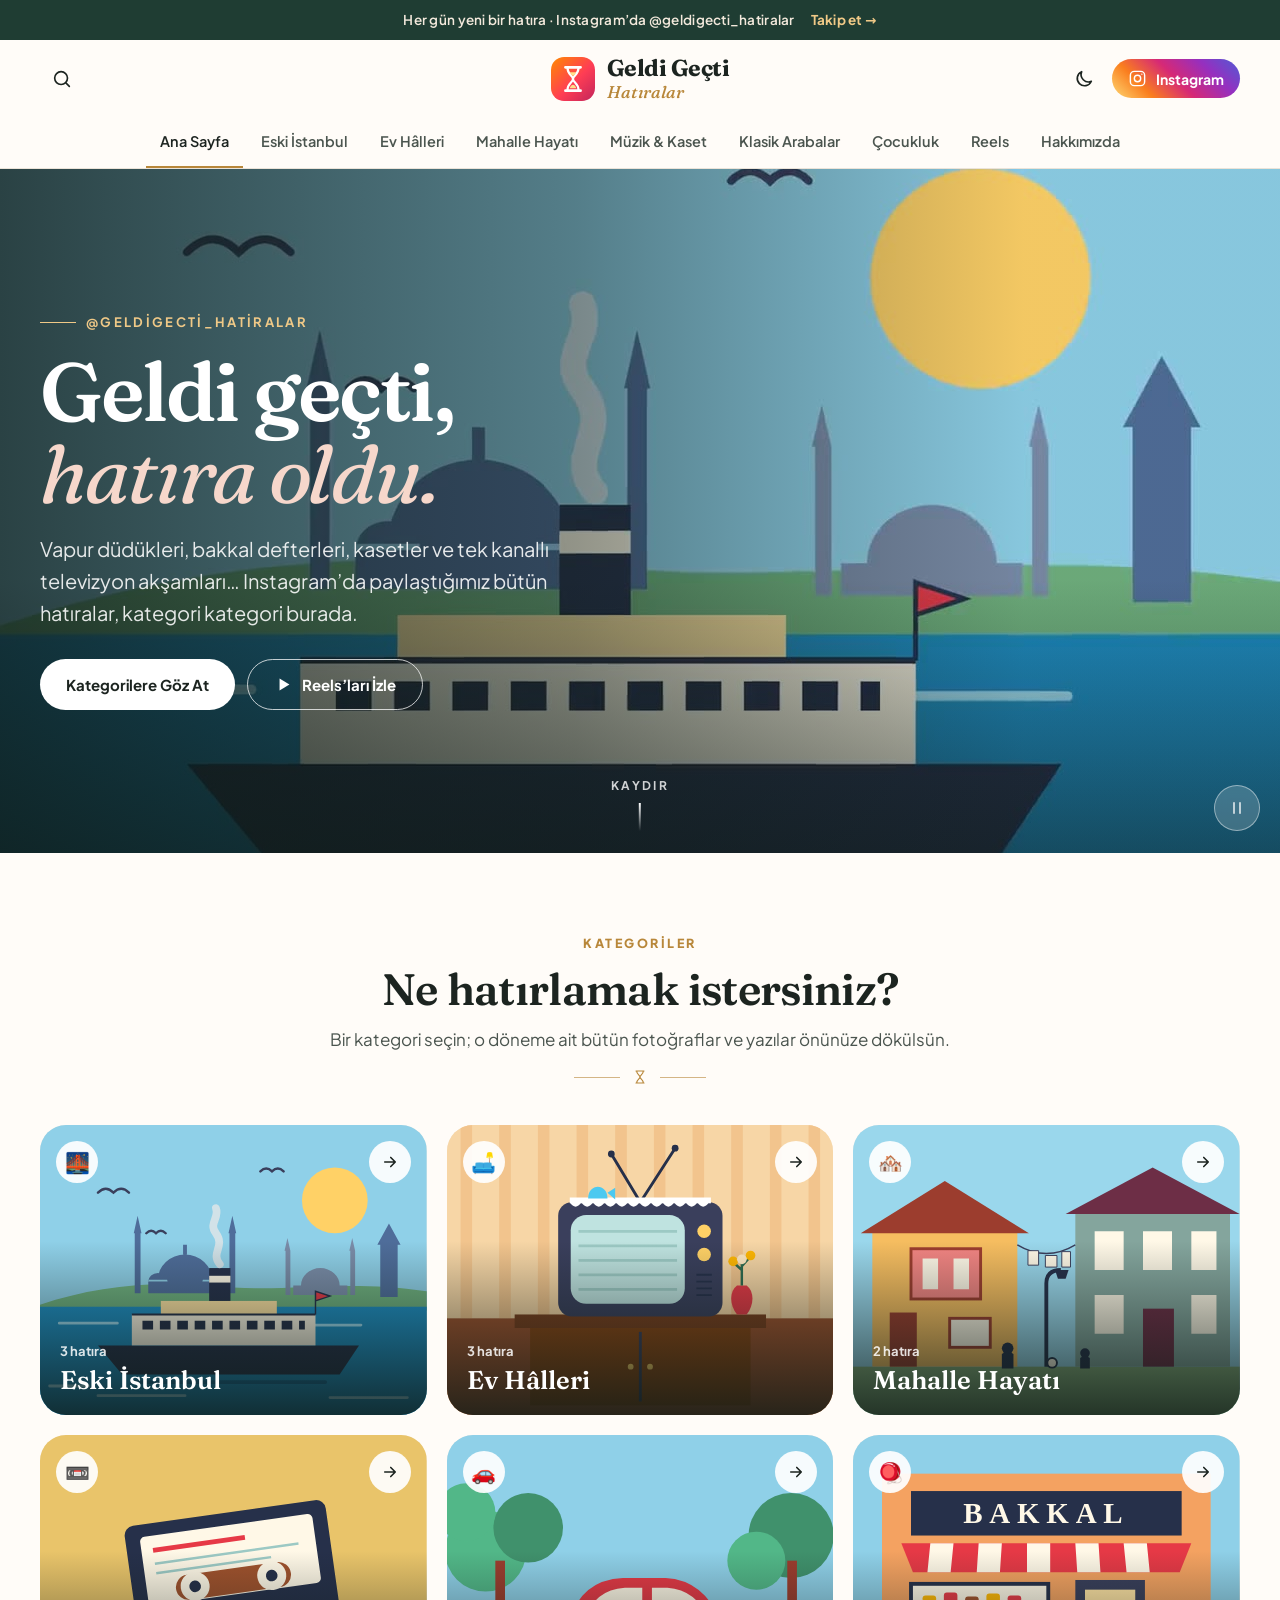
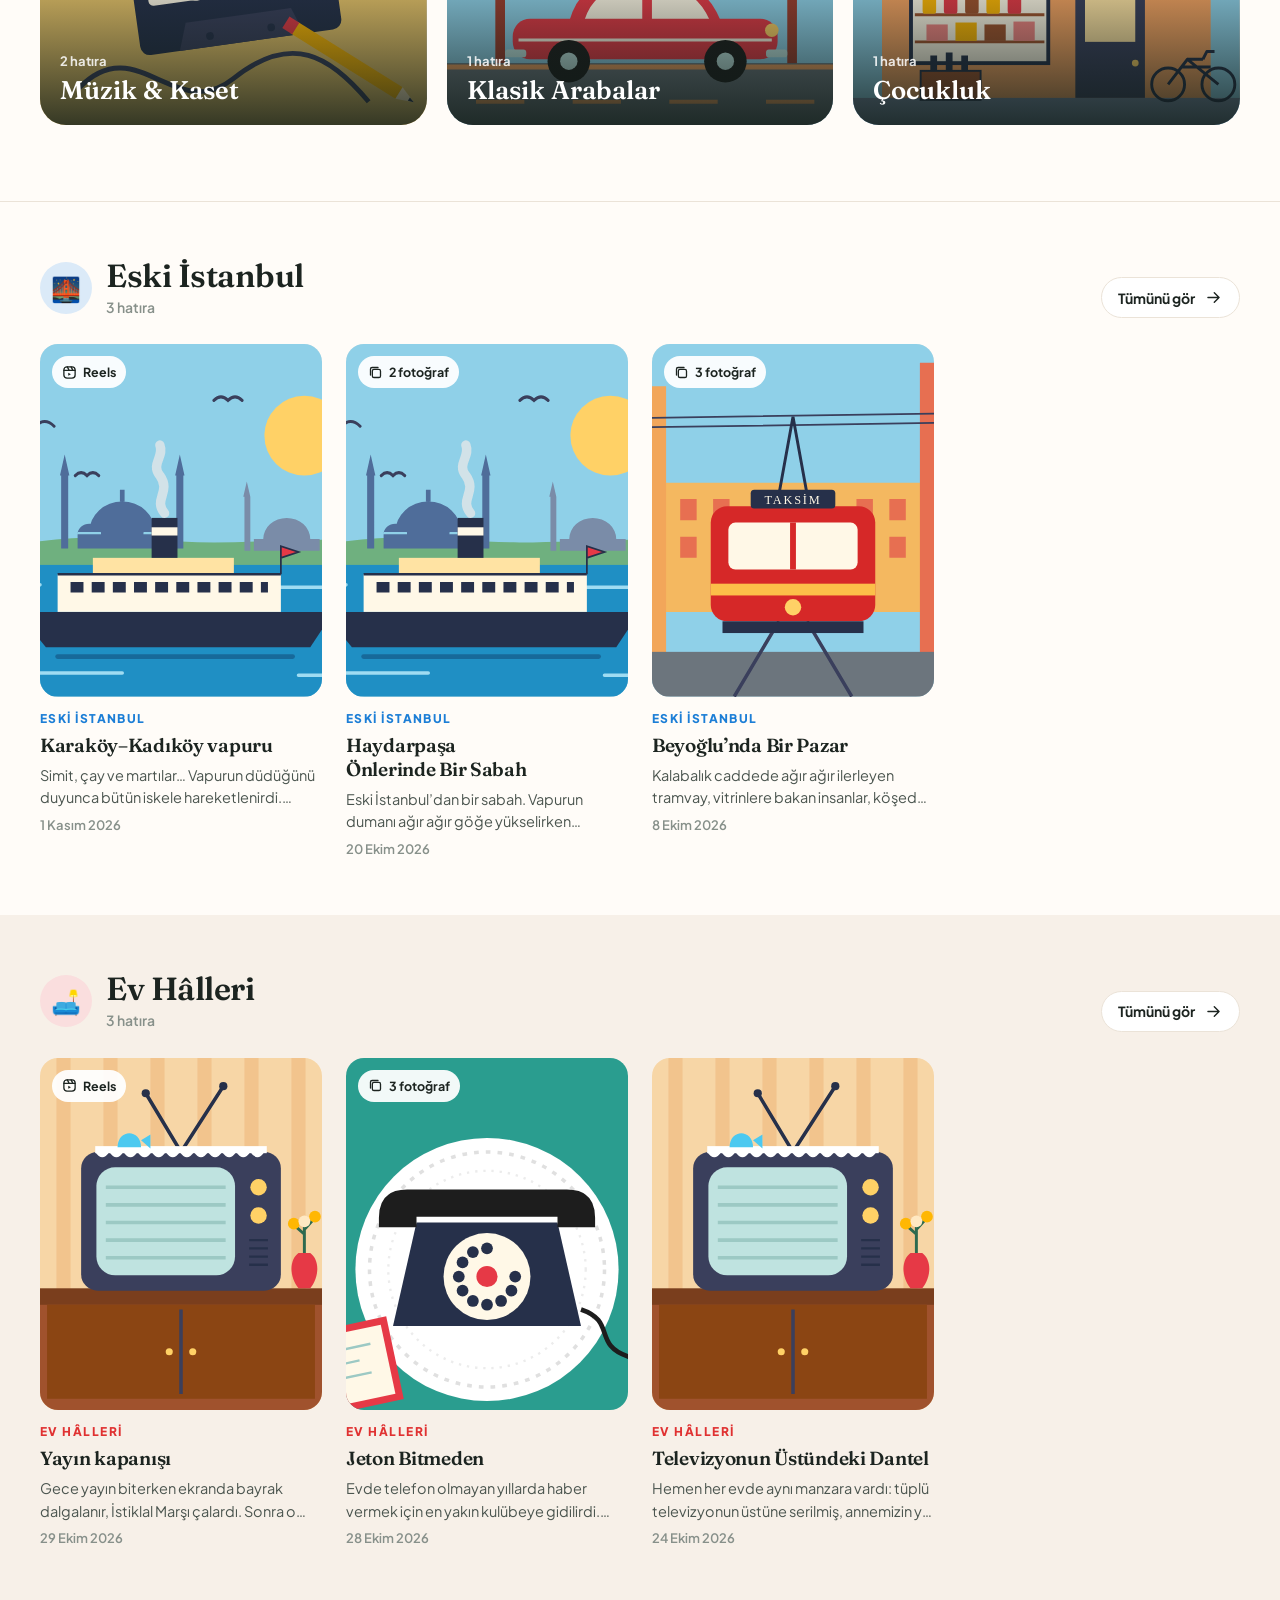
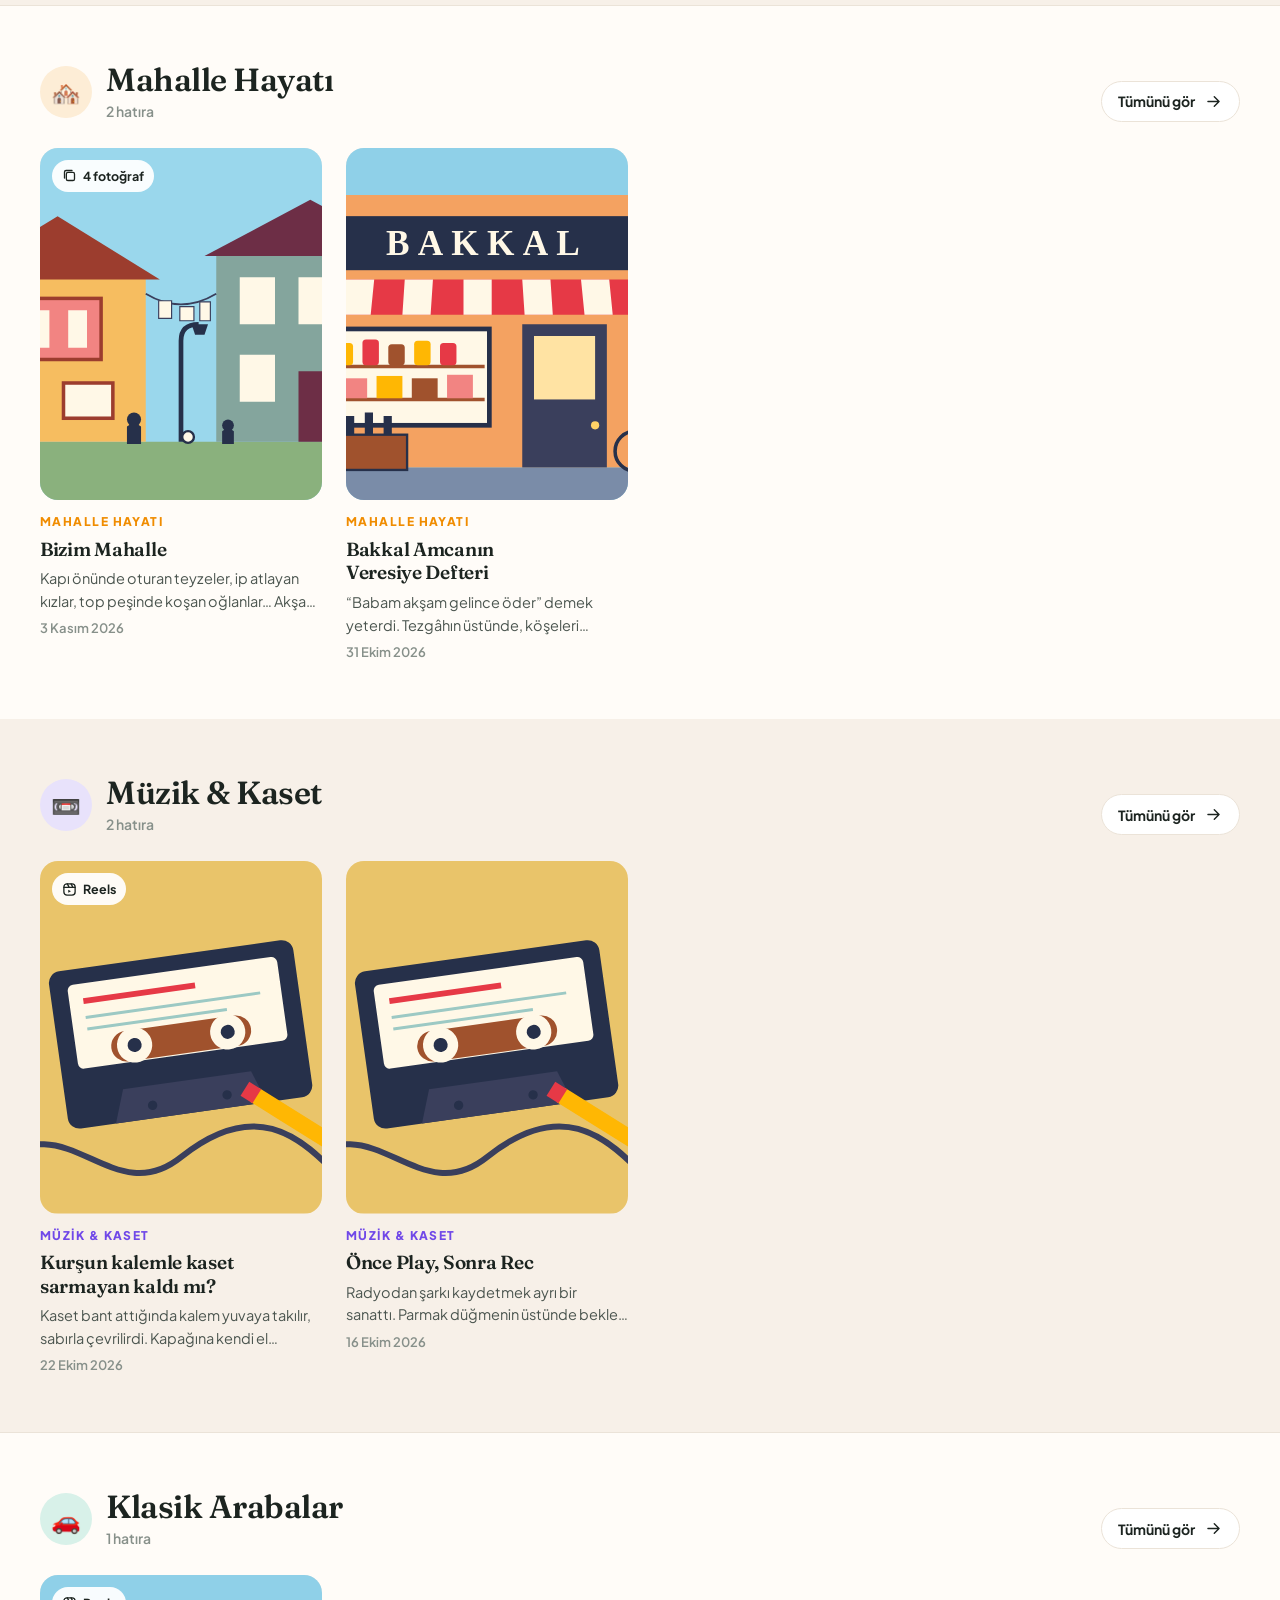
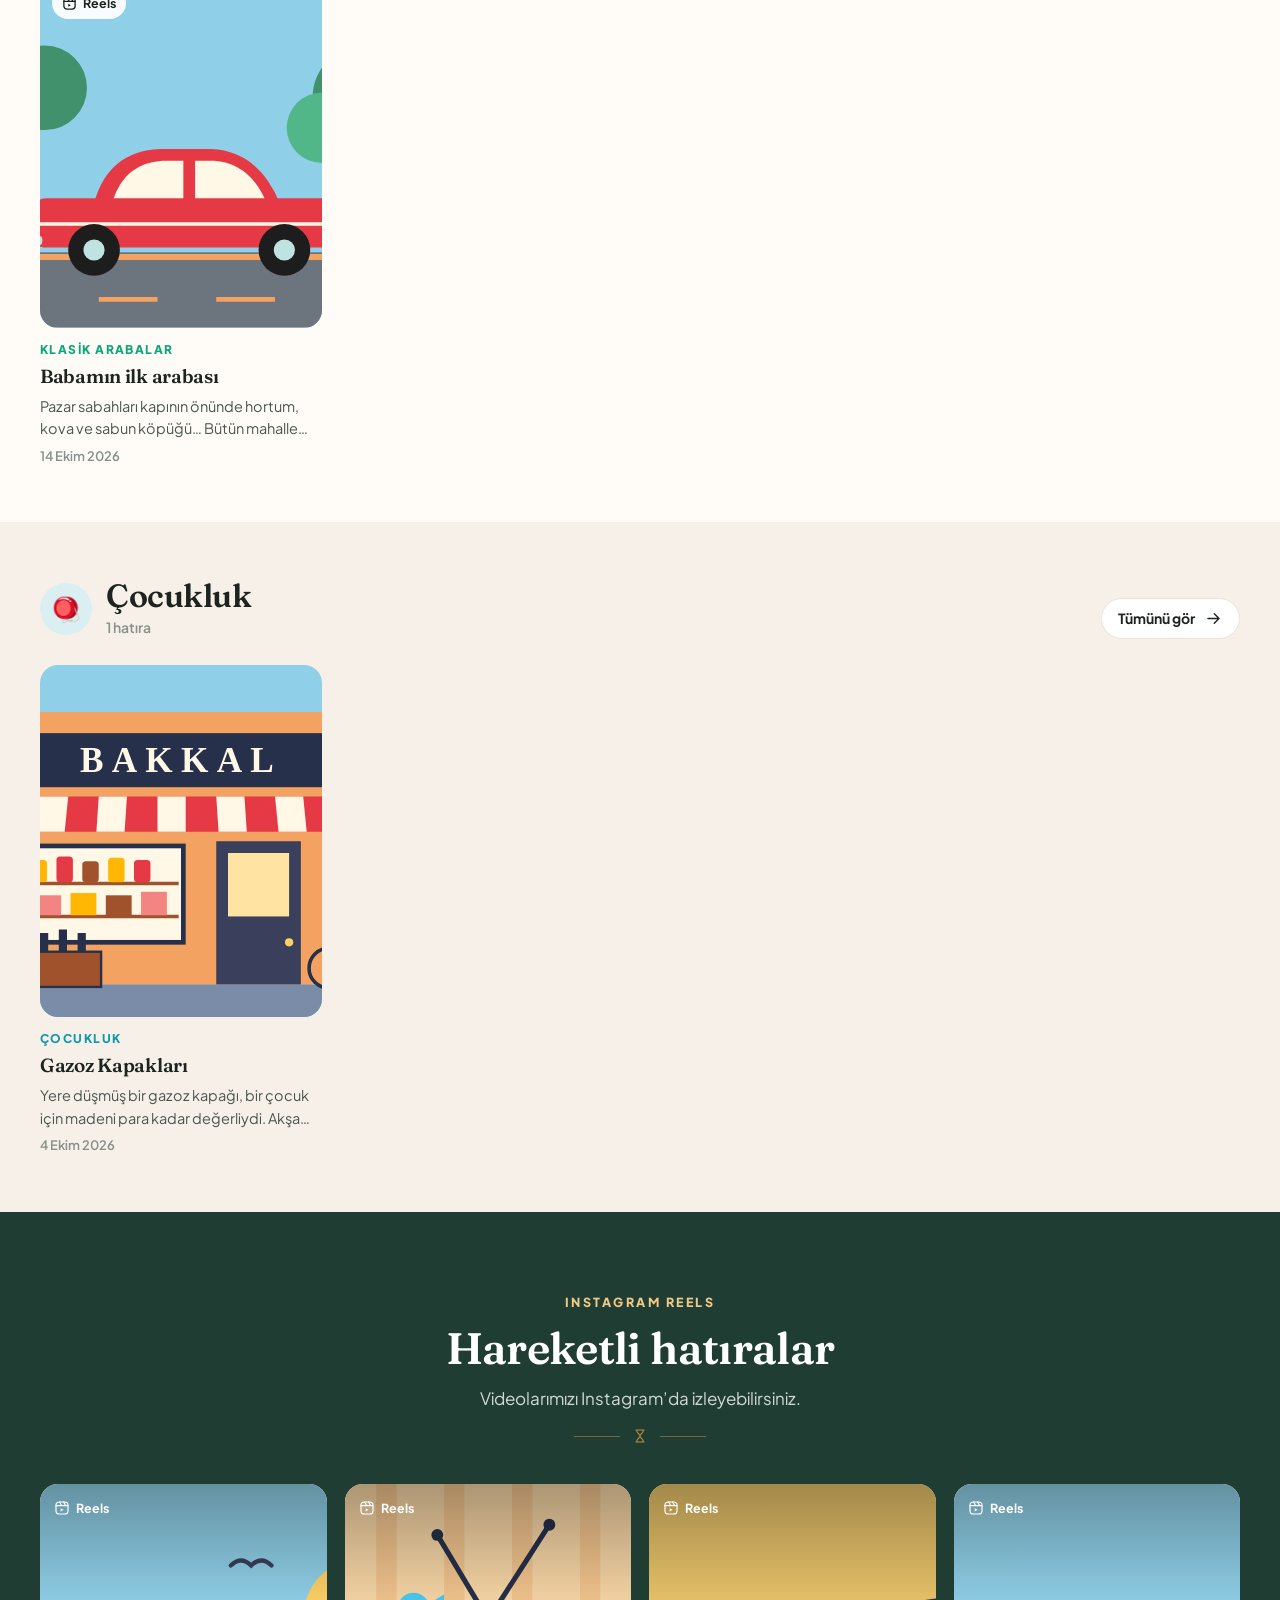
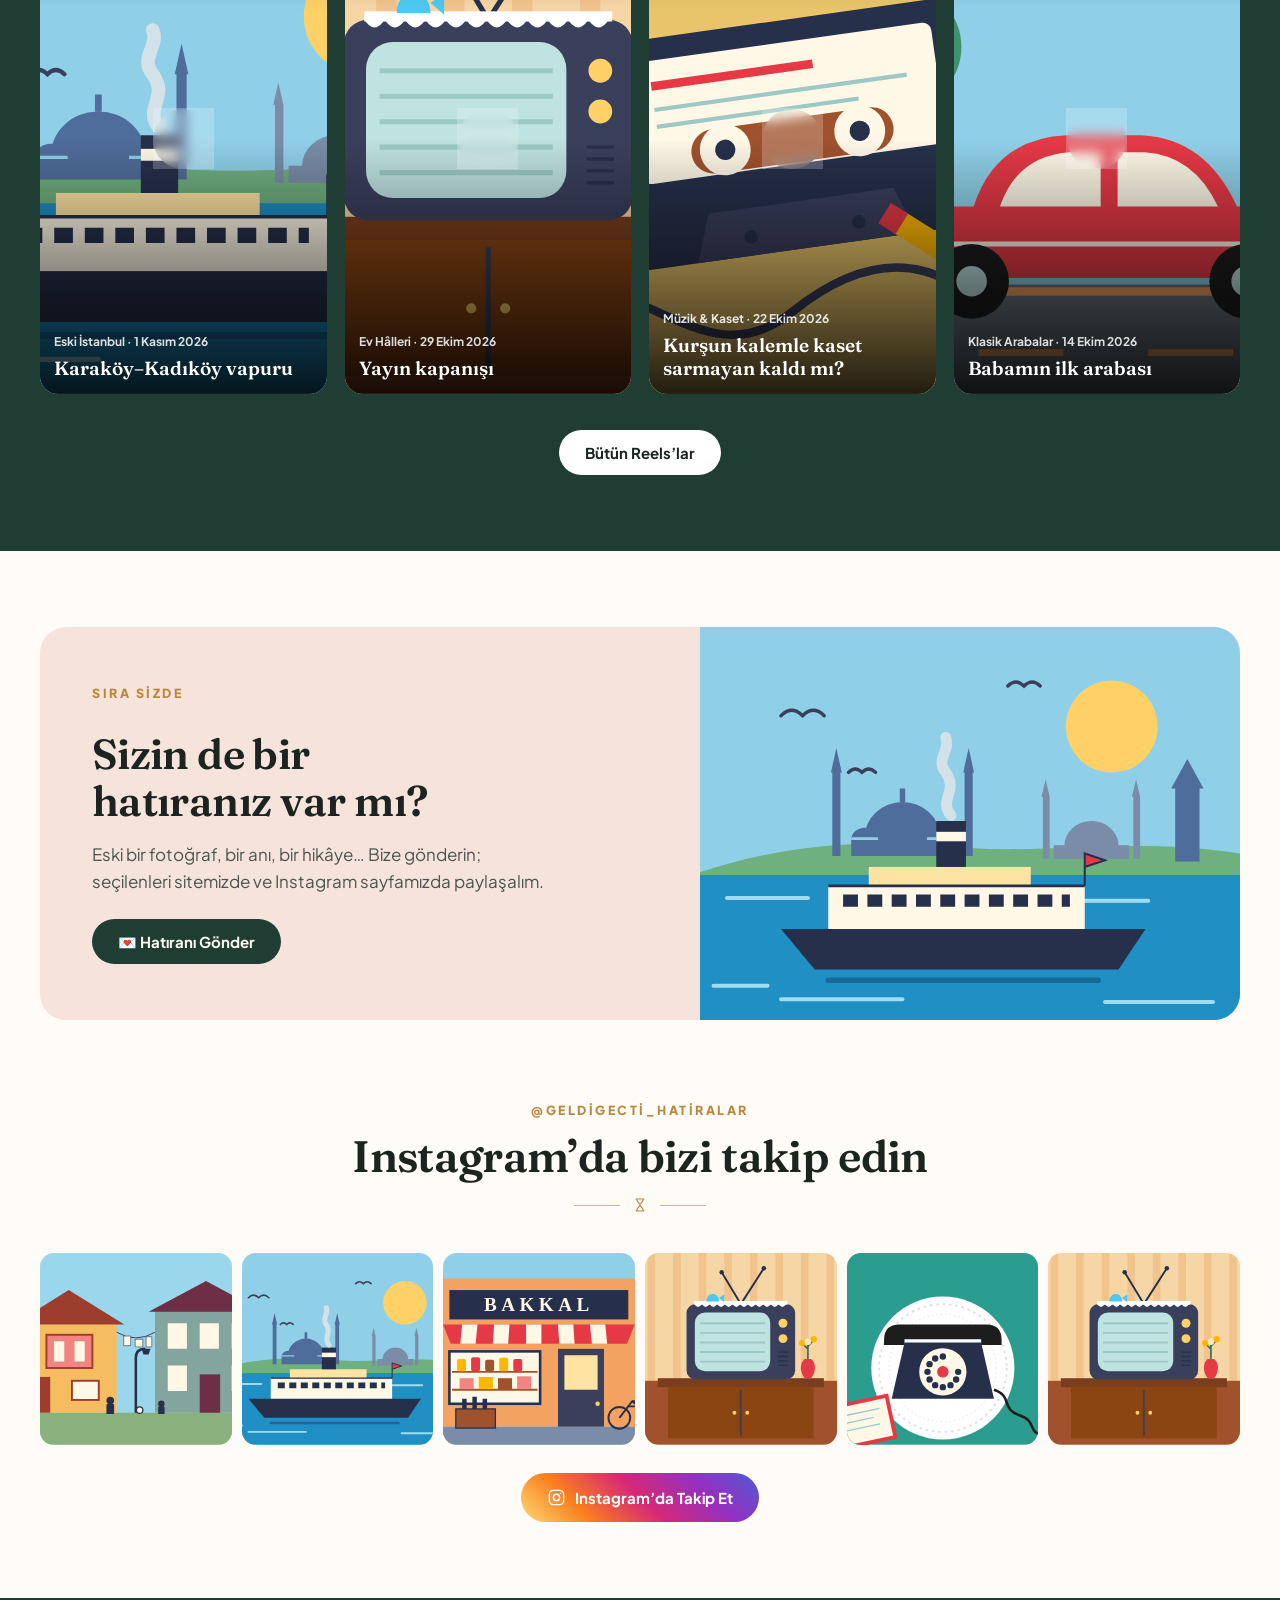
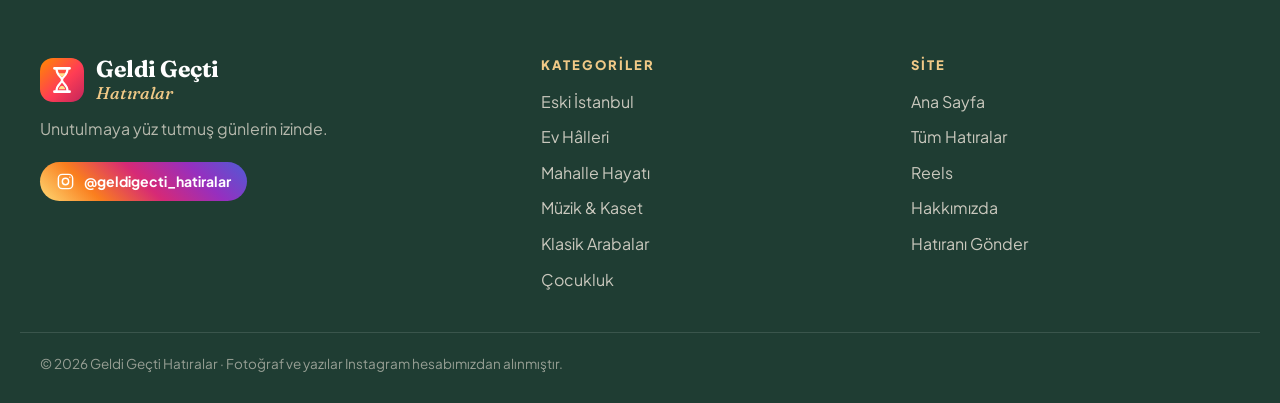
==== commit ecdef94b: "Yeni tasarım: üstte tanıtım videosu, resimli kategori kutuları ve kategori vitrinleri - Çiçekçi site" ====
--- a/index.html
+++ b/index.html
@@ -4,58 +4,58 @@
 <meta charset="utf-8">
 <meta name="viewport" content="width=device-width, initial-scale=1, viewport-fit=cover">
 <title>Geldi Geçti Hatıralar — Unutulmaya yüz tutmuş günlerin izinde</title>
-<meta name="description" content="Eski İstanbul, mahalle hayatı, bakkal defterleri, kasetler ve tek kanallı televizyon akşamları… Geldi Geçti Hatıralar’ın Instagram’da paylaştığı bütün fotoğraflar ve hatıra yazıları tek bir yerde.">
-<meta name="theme-color" content="#fbf7f1" media="(prefers-color-scheme: light)">
-<meta name="theme-color" content="#131211" media="(prefers-color-scheme: dark)">
+<meta name="description" content="Eski İstanbul, mahalle hayatı, bakkal defterleri, kasetler ve tek kanallı televizyon akşamları… Geldi Geçti Hatıralar’ın Instagram’da paylaştığı fotoğraflar ve hatıra yazıları, kategori kategori.">
+<meta name="theme-color" content="#1f3d33">
 <meta property="og:type" content="website">
 <meta property="og:site_name" content="Geldi Geçti Hatıralar">
 <meta property="og:title" content="Geldi Geçti Hatıralar">
 <meta property="og:description" content="Unutulmaya yüz tutmuş günlerin izinde: fotoğraflar, hatıralar ve hikâyeler.">
+<meta property="og:image" content="medya/tanitim-kapak.jpg">
 <meta property="og:locale" content="tr_TR">
 <link rel="icon" href="gorseller/favicon.svg" type="image/svg+xml">
 <link rel="preload" href="fontlar/plus-jakarta-sans-latin-wght-normal.woff2" as="font" type="font/woff2" crossorigin>
 <link rel="preload" href="fontlar/fraunces-latin-wght-normal.woff2" as="font" type="font/woff2" crossorigin>
 <link rel="stylesheet" href="css/site.css">
 <script>
-  /* Sayfa çizilmeden önce kayıtlı temayı uygula (beyaz yanıp sönmeyi önler) */
   try { var t = localStorage.getItem("ggh-tema"); if (t) document.documentElement.setAttribute("data-tema", t); } catch (e) {}
 </script>
 </head>
 <body>
 <a class="atla" href="#icerik">İçeriğe geç</a>
 
+<div class="duyuru" id="duyuru">
+  <div class="duyuru-ic">
+    <span data-duyuru>Her gün yeni bir hatıra · Instagram’da @geldigecti_hatiralar</span>
+    <a data-ig-profil href="https://www.instagram.com/" target="_blank" rel="noopener">Takip et →</a>
+  </div>
+</div>
+
 <header class="ust" id="ust">
   <div class="ust-ic">
-    <a class="logo" href="#/" aria-label="Geldi Geçti Hatıralar — Ana sayfa">
-      <img class="logo-isaret" src="gorseller/favicon.svg" alt="" width="40" height="40">
-      <span class="logo-yazi">Geldi Geçti <em>Hatıralar</em></span>
-    </a>
-
-    <nav class="ana-menu" id="ana-menu" aria-label="Ana menü">
-      <a href="#/" data-rota="akis">Akış</a>
-      <a href="#/kesfet" data-rota="kesfet">Keşfet</a>
-      <a href="#/reels" data-rota="reels">Reels</a>
-      <a href="#/kaydedilenler" data-rota="kaydedilenler">Kaydettiklerim</a>
-      <a href="#/hakkimizda" data-rota="hakkimizda">Hakkımızda</a>
-    </nav>
-
-    <div class="ust-arac">
+    <div class="ust-sol">
       <button class="ikon-btn" id="ara-btn" type="button" aria-label="Hatıralarda ara" aria-expanded="false" aria-controls="arama-paneli">
         <svg viewBox="0 0 24 24"><circle cx="11" cy="11" r="7"/><path d="M20 20l-3.5-3.5"/></svg>
       </button>
+    </div>
+
+    <a class="logo" href="#/" aria-label="Geldi Geçti Hatıralar — Ana sayfa">
+      <img class="logo-isaret" src="gorseller/favicon.svg" alt="" width="44" height="44">
+      <span class="logo-yazi"><b>Geldi Geçti</b><em>Hatıralar</em></span>
+    </a>
+
+    <div class="ust-sag">
       <button class="ikon-btn" id="tema-btn" type="button" aria-label="Koyu / açık tema">
         <svg class="ay" viewBox="0 0 24 24"><path d="M20 14.5A8 8 0 0 1 9.5 4a8 8 0 1 0 10.5 10.5z"/></svg>
         <svg class="gunes" viewBox="0 0 24 24"><circle cx="12" cy="12" r="4"/><path d="M12 2v2M12 20v2M4.9 4.9l1.4 1.4M17.7 17.7l1.4 1.4M2 12h2M20 12h2M4.9 19.1l1.4-1.4M17.7 6.3l1.4-1.4"/></svg>
       </button>
-      <a class="btn btn-marka btn-kucuk ig-takip" data-ig-profil href="https://www.instagram.com/" target="_blank" rel="noopener">
+      <a class="btn btn-ig btn-kucuk ig-takip" data-ig-profil href="https://www.instagram.com/" target="_blank" rel="noopener">
         <svg viewBox="0 0 24 24"><rect x="3" y="3" width="18" height="18" rx="5"/><circle cx="12" cy="12" r="4"/><circle cx="17.5" cy="6.5" r=".9" class="dolu"/></svg>
-        <span>Takip Et</span>
+        <span>Instagram</span>
       </a>
-      <button class="ikon-btn menu-btn" id="menu-btn" type="button" aria-label="Menüyü aç" aria-expanded="false" aria-controls="ana-menu">
-        <svg viewBox="0 0 24 24"><path d="M4 7h16M4 12h16M4 17h16"/></svg>
-      </button>
     </div>
   </div>
+
+  <nav class="kategori-menu" id="kategori-menu" aria-label="Kategoriler"></nav>
 
   <div class="arama-paneli" id="arama-paneli" hidden>
     <div class="arama-ic">
@@ -74,17 +74,31 @@
   <div class="alt-ic">
     <div class="alt-marka">
       <a class="logo" href="#/">
-        <img class="logo-isaret" src="gorseller/favicon.svg" alt="" width="36" height="36">
-        <span class="logo-yazi">Geldi Geçti <em>Hatıralar</em></span>
+        <img class="logo-isaret" src="gorseller/favicon.svg" alt="" width="40" height="40">
+        <span class="logo-yazi"><b>Geldi Geçti</b><em>Hatıralar</em></span>
       </a>
       <p data-slogan>Unutulmaya yüz tutmuş günlerin izinde.</p>
+      <a class="btn btn-ig btn-kucuk" data-ig-profil href="https://www.instagram.com/" target="_blank" rel="noopener">
+        <svg viewBox="0 0 24 24"><rect x="3" y="3" width="18" height="18" rx="5"/><circle cx="12" cy="12" r="4"/><circle cx="17.5" cy="6.5" r=".9" class="dolu"/></svg>
+        <span data-ig-ad>@geldigecti_hatiralar</span>
+      </a>
     </div>
-    <nav class="alt-linkler" aria-label="Alt menü">
-      <a href="#/">Akış</a><a href="#/kesfet">Keşfet</a><a href="#/reels">Reels</a><a href="#/hakkimizda">Hakkımızda</a>
-      <a data-ig-profil href="https://www.instagram.com/" target="_blank" rel="noopener">Instagram</a>
-    </nav>
-    <p class="alt-not">© <span data-yil>2026</span> Geldi Geçti Hatıralar · Fotoğraf ve yazılar <a data-ig-profil href="https://www.instagram.com/" target="_blank" rel="noopener" data-ig-ad>@geldigecti_hatiralar</a> hesabından alınmıştır.</p>
+    <div class="alt-sutun">
+      <h4>Kategoriler</h4>
+      <nav id="alt-kategoriler" aria-label="Kategoriler"></nav>
+    </div>
+    <div class="alt-sutun">
+      <h4>Site</h4>
+      <nav aria-label="Site">
+        <a href="#/">Ana Sayfa</a>
+        <a href="#/hatiralar">Tüm Hatıralar</a>
+        <a href="#/reels">Reels</a>
+        <a href="#/hakkimizda">Hakkımızda</a>
+        <a href="#/hakkimizda">Hatıranı Gönder</a>
+      </nav>
+    </div>
   </div>
+  <div class="alt-not">© <span data-yil>2026</span> Geldi Geçti Hatıralar · Fotoğraf ve yazılar Instagram hesabımızdan alınmıştır.</div>
 </footer>
 
 <div class="bildirim" id="bildirim" role="status" aria-live="polite"></div>
--- a/css/site.css
+++ b/css/site.css
@@ -22,86 +22,92 @@
   src:url(../fontlar/fraunces-latin-wght-italic.woff2) format("woff2");
   unicode-range:U+0000-00FF,U+0131,U+0152-0153,U+02BB-02BC,U+02C6,U+02DA,U+02DC,U+0304,U+0308,U+0329,U+2000-206F,U+20AC,U+2122,U+2191,U+2193,U+2212,U+2215,U+FEFF,U+FFFD}
 
-/* ---------- Renkler ---------- */
+/* ---------- Renkler ----------
+   Düzen fikri: çiçekçi vitrini gibi — üstte tam genişlik video, altında
+   resimli kategori kutuları, ardından her kategorinin kendi vitrini. */
 :root{
-  --zemin:#fbf7f1; --zemin-2:#f4ede2; --kart:#ffffff; --kart-2:#fdfaf5;
-  --metin:#1d1a17; --metin-2:#4a443e; --soluk:#8a8178; --cizgi:#ece4d8;
-  --vurgu:#e8590c; --vurgu-2:#ff3d54;
-  --marka:linear-gradient(135deg,#ff8a00 0%,#ff3d54 55%,#c2255c 100%);
+  --zemin:#fffcf8; --zemin-2:#f7f0e8; --kart:#ffffff;
+  --yesil:#1f3d33; --yesil-2:#2c5446; --pembe:#f6e3dc; --pembe-2:#efcfc4; --altin:#b8873a;
+  --metin:#1c2420; --metin-2:#4b554f; --soluk:#87908a; --cizgi:#ebe3d8;
+  --ters:#fffcf8;
   --ig:linear-gradient(45deg,#feda75 0%,#fa7e1e 25%,#d62976 50%,#962fbf 75%,#4f5bd5 100%);
-  --golge-1:0 1px 2px rgba(60,40,20,.06),0 2px 8px rgba(60,40,20,.05);
-  --golge-2:0 2px 4px rgba(60,40,20,.05),0 14px 34px rgba(60,40,20,.10);
-  --golge-3:0 24px 60px rgba(60,40,20,.18);
-  --r-kucuk:10px; --r:18px; --r-buyuk:28px;
+  --golge-1:0 1px 2px rgba(31,61,51,.06),0 4px 14px rgba(31,61,51,.06);
+  --golge-2:0 18px 40px rgba(31,61,51,.14);
+  --r:18px; --r-buyuk:26px;
   --f-govde:"Jakarta",system-ui,-apple-system,"Segoe UI",Roboto,sans-serif;
   --f-baslik:"Fraunces",Georgia,"Times New Roman",serif;
-  --ust-h:72px; --kap:1200px;
+  --kap:1240px;
   color-scheme:light;
 }
 :root[data-tema="koyu"]{
-  --zemin:#131211; --zemin-2:#1b1917; --kart:#1d1b19; --kart-2:#22201d;
-  --metin:#f4efe8; --metin-2:#cfc6bb; --soluk:#968c80; --cizgi:#2e2a26;
-  --vurgu:#ff922b; --vurgu-2:#ff6b7d;
-  --golge-1:0 1px 2px rgba(0,0,0,.4); --golge-2:0 14px 34px rgba(0,0,0,.35); --golge-3:0 24px 60px rgba(0,0,0,.5);
+  --zemin:#0f1513; --zemin-2:#151d1a; --kart:#18211d;
+  --yesil:#16302a; --yesil-2:#22443a; --pembe:#2a1f1d; --pembe-2:#3a2a26; --altin:#d9ab5e;
+  --metin:#eef1ec; --metin-2:#c3cbc5; --soluk:#8c968f; --cizgi:#25302b;
+  --ters:#fffcf8;
+  --golge-1:0 1px 2px rgba(0,0,0,.4); --golge-2:0 18px 40px rgba(0,0,0,.45);
   color-scheme:dark;
 }
 @media (prefers-color-scheme:dark){
   :root:not([data-tema="acik"]){
-    --zemin:#131211; --zemin-2:#1b1917; --kart:#1d1b19; --kart-2:#22201d;
-    --metin:#f4efe8; --metin-2:#cfc6bb; --soluk:#968c80; --cizgi:#2e2a26;
-    --vurgu:#ff922b; --vurgu-2:#ff6b7d;
-    --golge-1:0 1px 2px rgba(0,0,0,.4); --golge-2:0 14px 34px rgba(0,0,0,.35); --golge-3:0 24px 60px rgba(0,0,0,.5);
+    --zemin:#0f1513; --zemin-2:#151d1a; --kart:#18211d;
+    --yesil:#16302a; --yesil-2:#22443a; --pembe:#2a1f1d; --pembe-2:#3a2a26; --altin:#d9ab5e;
+    --metin:#eef1ec; --metin-2:#c3cbc5; --soluk:#8c968f; --cizgi:#25302b;
+    --ters:#fffcf8;
+    --golge-1:0 1px 2px rgba(0,0,0,.4); --golge-2:0 18px 40px rgba(0,0,0,.45);
     color-scheme:dark;
   }
 }
 
 /* ---------- Temel ---------- */
 *,*::before,*::after{box-sizing:border-box}
-html{-webkit-text-size-adjust:100%;scroll-padding-top:calc(var(--ust-h) + 16px)}
-body{margin:0;overflow-x:clip;background:var(--zemin);color:var(--metin);font-family:var(--f-govde);font-size:16px;line-height:1.6;-webkit-font-smoothing:antialiased;text-rendering:optimizeLegibility;overflow-x:hidden}
+html{-webkit-text-size-adjust:100%;scroll-padding-top:150px}
+body{margin:0;overflow-x:clip;background:var(--zemin);color:var(--metin);font-family:var(--f-govde);font-size:16px;line-height:1.6;-webkit-font-smoothing:antialiased}
 img,svg,video{display:block;max-width:100%}
 a{color:inherit;text-decoration:none}
 button{font:inherit;color:inherit;background:none;border:0;padding:0;cursor:pointer}
-h1,h2,h3,h4{font-family:var(--f-baslik);font-weight:650;line-height:1.12;letter-spacing:-.015em;margin:0;font-variation-settings:"SOFT" 50,"WONK" 0}
+h1,h2,h3,h4{font-family:var(--f-baslik);font-weight:600;line-height:1.12;letter-spacing:-.015em;margin:0;text-wrap:balance}
 p{margin:0}
-:focus-visible{outline:3px solid var(--vurgu);outline-offset:2px;border-radius:6px}
+:focus-visible{outline:3px solid var(--altin);outline-offset:2px;border-radius:6px}
 .gizli{position:absolute!important;width:1px;height:1px;overflow:hidden;clip:rect(0 0 0 0);white-space:nowrap}
 .atla{position:absolute;left:12px;top:-60px;z-index:200;background:var(--metin);color:var(--zemin);padding:10px 16px;border-radius:10px}
 .atla:focus{top:12px}
-.kap{max-width:var(--kap);margin:0 auto;padding:0 24px}
-main{min-height:70vh;outline:none}
+.kap{max-width:var(--kap);margin:0 auto;padding-left:max(20px,env(safe-area-inset-left,0px));padding-right:max(20px,env(safe-area-inset-right,0px))}
+main{min-height:60vh;outline:none}
 .noscript{padding:80px 24px;text-align:center}
-svg[viewBox="0 0 24 24"]{width:22px;height:22px;fill:none;stroke:currentColor;stroke-width:1.9;stroke-linecap:round;stroke-linejoin:round}
+svg[viewBox="0 0 24 24"]{width:22px;height:22px;fill:none;stroke:currentColor;stroke-width:1.8;stroke-linecap:round;stroke-linejoin:round}
 svg .dolu{fill:currentColor;stroke:none}
 
 /* ---------- Düğmeler ---------- */
-.btn{display:inline-flex;align-items:center;justify-content:center;gap:9px;font-weight:700;font-size:15px;line-height:1;padding:14px 22px;border-radius:999px;transition:transform .15s ease,box-shadow .2s ease,background .2s;white-space:nowrap}
+.btn{display:inline-flex;align-items:center;justify-content:center;gap:9px;font-weight:700;font-size:15px;line-height:1;padding:15px 26px;border-radius:999px;transition:transform .15s ease,background .2s,color .2s,border-color .2s;white-space:nowrap}
 .btn svg{width:19px;height:19px}
 .btn:hover{transform:translateY(-1px)}
-.btn:active{transform:translateY(0)}
-.btn-marka{background:var(--marka);color:#fff;box-shadow:0 8px 22px rgba(255,61,84,.28)}
-.btn-ig{background:var(--ig);color:#fff;box-shadow:0 8px 22px rgba(214,41,118,.28)}
-.btn-koyu{background:var(--metin);color:var(--zemin)}
-.btn-cizgi{border:1.5px solid var(--cizgi);background:var(--kart);color:var(--metin)}
+.btn-yesil{background:var(--yesil);color:var(--ters)}
+.btn-yesil:hover{background:var(--yesil-2)}
+.btn-beyaz{background:#fff;color:#1c2420}
+.btn-cizgi-beyaz{border:1.5px solid rgba(255,255,255,.75);color:#fff}
+.btn-cizgi-beyaz:hover{background:rgba(255,255,255,.12)}
+.btn-cizgi{border:1.5px solid var(--cizgi);color:var(--metin);background:var(--kart)}
 .btn-cizgi:hover{border-color:var(--metin)}
+.btn-ig{background:var(--ig);color:#fff}
 .btn-kucuk{padding:10px 16px;font-size:14px}
-.ikon-btn{width:42px;height:42px;border-radius:50%;display:grid;place-items:center;color:var(--metin);transition:background .2s}
+.ikon-btn{width:44px;height:44px;border-radius:50%;display:grid;place-items:center;color:var(--metin);transition:background .2s}
 .ikon-btn:hover{background:var(--zemin-2)}
 
+/* ---------- Duyuru şeridi ---------- */
+.duyuru{background:var(--yesil);color:#f3e9dc;font-size:13.5px;font-weight:600;letter-spacing:.02em}
+.duyuru-ic{max-width:var(--kap);margin:0 auto;padding:9px max(20px,env(safe-area-inset-right,0px)) 9px max(20px,env(safe-area-inset-left,0px));display:flex;justify-content:center;gap:16px;flex-wrap:wrap;text-align:center}
+.duyuru a{color:#f0c987;font-weight:700}
+
 /* ---------- Üst bölüm ---------- */
-.ust{position:sticky;top:0;z-index:50;background:color-mix(in srgb,var(--zemin) 82%,transparent);backdrop-filter:saturate(1.6) blur(14px);-webkit-backdrop-filter:saturate(1.6) blur(14px);border-bottom:1px solid transparent;transition:border-color .2s}
-.ust.golgeli{border-bottom-color:var(--cizgi)}
-.ust-ic{max-width:var(--kap);margin:0 auto;padding:0 24px;height:var(--ust-h);display:flex;align-items:center;gap:28px}
-.logo{display:flex;align-items:center;gap:11px;flex-shrink:0}
-.logo-isaret{width:40px;height:40px;border-radius:12px;box-shadow:0 4px 12px rgba(255,61,84,.25)}
-.logo-yazi{font-family:var(--f-baslik);font-weight:700;font-size:21px;letter-spacing:-.02em;line-height:1}
-.logo-yazi em{font-style:italic;font-weight:600;background:var(--marka);-webkit-background-clip:text;background-clip:text;color:transparent;padding-right:2px}
-.ana-menu{display:flex;gap:4px;margin-left:12px}
-.ana-menu a{font-weight:600;font-size:15px;color:var(--metin-2);padding:9px 14px;border-radius:999px;transition:background .2s,color .2s}
-.ana-menu a:hover{color:var(--metin);background:var(--zemin-2)}
-.ana-menu a.aktif{color:var(--metin);background:var(--zemin-2)}
-.ust-arac{display:flex;align-items:center;gap:6px;margin-left:auto}
-.menu-btn{display:none}
+.ust{position:sticky;top:env(safe-area-inset-top,0px);z-index:50;background:color-mix(in srgb,var(--zemin) 92%,transparent);backdrop-filter:saturate(1.4) blur(12px);-webkit-backdrop-filter:saturate(1.4) blur(12px);border-bottom:1px solid var(--cizgi)}
+.ust-ic{max-width:var(--kap);margin:0 auto;padding:0 max(20px,env(safe-area-inset-right,0px)) 0 max(20px,env(safe-area-inset-left,0px));height:78px;display:grid;grid-template-columns:1fr auto 1fr;align-items:center}
+.ust-sol{display:flex;gap:4px}
+.ust-sag{display:flex;gap:6px;justify-content:flex-end;align-items:center}
+.logo{display:flex;align-items:center;gap:12px}
+.logo-isaret{width:44px;height:44px;border-radius:13px}
+.logo-yazi{display:flex;flex-direction:column;line-height:1}
+.logo-yazi b{font-family:var(--f-baslik);font-weight:700;font-size:23px;letter-spacing:-.02em}
+.logo-yazi em{font-family:var(--f-baslik);font-style:italic;font-weight:500;font-size:17px;color:var(--altin);margin-top:3px}
 #tema-btn .gunes{display:none}
 :root[data-tema="koyu"] #tema-btn .gunes{display:block}
 :root[data-tema="koyu"] #tema-btn .ay{display:none}
@@ -109,290 +115,270 @@
   :root:not([data-tema="acik"]) #tema-btn .gunes{display:block}
   :root:not([data-tema="acik"]) #tema-btn .ay{display:none}
 }
-.arama-paneli{border-top:1px solid var(--cizgi);padding:14px 24px}
-.arama-ic{max-width:720px;margin:0 auto;display:flex;align-items:center;gap:12px;background:var(--kart);border:1.5px solid var(--cizgi);border-radius:999px;padding:6px 8px 6px 18px;box-shadow:var(--golge-1)}
-.arama-ic:focus-within{border-color:var(--vurgu)}
+.kategori-menu{display:flex;justify-content:center;gap:4px;max-width:var(--kap);margin:0 auto;padding:0 max(12px,env(safe-area-inset-right,0px)) 0 max(12px,env(safe-area-inset-left,0px));overflow-x:auto;scrollbar-width:none}
+.kategori-menu::-webkit-scrollbar{display:none}
+.kategori-menu a{flex:0 0 auto;font-size:14.5px;font-weight:600;color:var(--metin-2);padding:12px 14px 13px;border-bottom:2px solid transparent;white-space:nowrap;transition:color .2s,border-color .2s}
+.kategori-menu a:hover{color:var(--metin)}
+.kategori-menu a.aktif{color:var(--metin);border-bottom-color:var(--altin)}
+.arama-paneli{border-top:1px solid var(--cizgi);padding:14px 20px}
+.arama-ic{max-width:680px;margin:0 auto;display:flex;align-items:center;gap:12px;background:var(--kart);border:1.5px solid var(--cizgi);border-radius:999px;padding:4px 8px 4px 18px}
+.arama-ic:focus-within{border-color:var(--altin)}
 .arama-ic svg{color:var(--soluk);flex-shrink:0}
-.arama-ic input{flex:1;border:0;background:transparent;font:inherit;font-size:16px;color:var(--metin);padding:9px 0;outline:none;min-width:0}
-
-/* ---------- Karşılama (hero) ---------- */
-.karsilama{padding:56px 0 36px;overflow:hidden}
-.karsilama-ic{display:grid;grid-template-columns:1.05fr .95fr;gap:56px;align-items:center}
-.ust-etiket{display:inline-flex;align-items:center;gap:9px;font-size:14px;font-weight:700;color:var(--metin-2);background:var(--kart);border:1px solid var(--cizgi);padding:7px 14px 7px 8px;border-radius:999px;box-shadow:var(--golge-1)}
-.ust-etiket i{width:24px;height:24px;border-radius:50%;background:var(--ig);display:grid;place-items:center;color:#fff;font-style:normal}
-.ust-etiket i svg{width:14px;height:14px;stroke-width:2.4}
-.karsilama h1{font-size:clamp(44px,6.2vw,80px);font-weight:700;margin:22px 0 20px;letter-spacing:-.03em;line-height:1.02}
-.karsilama h1 em{font-style:italic;font-weight:600;background:var(--marka);-webkit-background-clip:text;background-clip:text;color:transparent;padding-right:6px}
-.karsilama .giris{font-size:19px;color:var(--metin-2);max-width:520px;margin-bottom:30px}
-.btn-grup{display:flex;gap:12px;flex-wrap:wrap}
-.sayilar{display:flex;gap:36px;margin-top:38px}
-.sayilar div b{display:block;font-family:var(--f-baslik);font-size:34px;font-weight:700;line-height:1;letter-spacing:-.02em}
-.sayilar div span{font-size:14px;color:var(--soluk);font-weight:600}
-
-.one-cikan{position:relative;display:block;max-width:480px;justify-self:end;width:100%}
-.one-cikan::before,.one-cikan::after{content:"";position:absolute;inset:0;border-radius:var(--r-buyuk);z-index:0}
-.one-cikan::before{background:#ffd8a8;transform:rotate(-6deg) translate(-18px,10px)}
-.one-cikan::after{background:#a5d8ff;transform:rotate(5deg) translate(18px,6px)}
-:root[data-tema="koyu"] .one-cikan::before{background:#5c3a1a}
-:root[data-tema="koyu"] .one-cikan::after{background:#1b3a57}
-.one-cikan-kart{position:relative;z-index:1;background:var(--kart);border-radius:var(--r-buyuk);padding:14px;box-shadow:var(--golge-3);transition:transform .3s ease}
-.one-cikan:hover .one-cikan-kart{transform:translateY(-4px) rotate(-.5deg)}
-.one-cikan .gorsel{aspect-ratio:1/1;border-radius:18px}
-.one-cikan-yazi{padding:16px 8px 6px}
-.one-cikan-yazi small{display:flex;align-items:center;gap:8px;font-size:13px;font-weight:700;color:var(--vurgu);text-transform:uppercase;letter-spacing:.08em}
-.one-cikan-yazi h2{font-size:26px;margin-top:8px}
-.one-cikan-rozet{position:absolute;z-index:3;left:-14px;top:30px;background:var(--metin);color:var(--zemin);font-weight:800;font-size:13px;padding:9px 14px;border-radius:999px;box-shadow:var(--golge-2);transform:rotate(-4deg)}
-
-/* ---------- Kategori şeridi ---------- */
-.kategori-bolum{padding:18px 0 8px}
-.bolum-ust{display:flex;align-items:flex-end;justify-content:space-between;gap:16px;margin-bottom:18px}
-.bolum-ust h2{font-size:clamp(24px,3vw,32px)}
-.bolum-ust p{color:var(--soluk);font-size:15px;margin-top:4px}
-.bolum-ust a{font-weight:700;color:var(--vurgu);font-size:15px;white-space:nowrap}
-.kategori-kaydir{display:flex;gap:14px;overflow-x:auto;scroll-snap-type:x mandatory;padding:4px 2px 18px;scrollbar-width:none}
-.kategori-kaydir::-webkit-scrollbar{display:none}
-.kategori-karti{scroll-snap-align:start;flex:0 0 auto;display:flex;align-items:center;gap:12px;background:var(--kart);border:1px solid var(--cizgi);border-radius:999px;padding:8px 20px 8px 8px;box-shadow:var(--golge-1);transition:transform .2s,box-shadow .2s,border-color .2s}
-.kategori-karti:hover{transform:translateY(-2px);box-shadow:var(--golge-2);border-color:var(--kat)}
-.kategori-karti .emoji{width:46px;height:46px;border-radius:50%;display:grid;place-items:center;font-size:22px;background:color-mix(in srgb,var(--kat) 16%,transparent)}
-.kategori-karti b{display:block;font-size:15px;line-height:1.2}
-.kategori-karti small{color:var(--soluk);font-size:13px;font-weight:600}
-
-/* ---------- Akış düzeni ---------- */
-.duzen{display:grid;grid-template-columns:minmax(0,1fr) 340px;gap:56px;padding-top:28px;padding-bottom:80px;align-items:start}
-.duzen>section{width:100%;max-width:680px}
-.akis-ust{display:flex;align-items:center;justify-content:space-between;gap:12px;margin-bottom:18px;flex-wrap:wrap}
-.akis-ust h2{font-size:30px}
-.sekme-grup{display:inline-flex;background:var(--zemin-2);border-radius:999px;padding:4px}
-.sekme-grup button{font-weight:700;font-size:14px;padding:8px 14px;border-radius:999px;color:var(--metin-2)}
-.sekme-grup button[aria-pressed="true"]{background:var(--kart);color:var(--metin);box-shadow:var(--golge-1)}
-.akis{display:flex;flex-direction:column;gap:30px}
-
-/* Hatıra kartı */
-.kart{background:var(--kart);border:1px solid var(--cizgi);border-radius:var(--r-buyuk);overflow:hidden;box-shadow:var(--golge-1);animation:belir .5s ease both}
-@keyframes belir{from{opacity:0;transform:translateY(14px)}to{opacity:1;transform:none}}
-.kart-ust{display:flex;align-items:center;gap:10px;padding:14px 18px}
-.kat-rozet{display:inline-flex;align-items:center;gap:7px;font-size:13px;font-weight:700;color:var(--kat);background:color-mix(in srgb,var(--kat) 12%,transparent);padding:6px 12px 6px 9px;border-radius:999px;transition:background .2s}
-.kat-rozet:hover{background:color-mix(in srgb,var(--kat) 22%,transparent)}
-.kart-ust time,.kart-ust .tur{font-size:13.5px;color:var(--soluk);font-weight:600}
-.kart-ust .tur{margin-left:auto;display:inline-flex;align-items:center;gap:6px}
-.kart-ust .tur svg{width:17px;height:17px}
-
+.arama-ic input{flex:1;border:0;background:transparent;font:inherit;font-size:16px;color:var(--metin);padding:10px 0;outline:none;min-width:0}
+
+/* ---------- Video vitrin ---------- */
+.vitrin{position:relative;height:clamp(460px,76vh,780px);overflow:hidden;background:#1f3d33;color:#fff}
+.vitrin video,.vitrin .vitrin-kapak{position:absolute;inset:0;width:100%;height:100%;object-fit:cover}
+.vitrin::after{content:"";position:absolute;inset:0;background:linear-gradient(90deg,rgba(14,26,22,.78) 0%,rgba(14,26,22,.45) 45%,rgba(14,26,22,.05) 80%),linear-gradient(0deg,rgba(14,26,22,.55),transparent 40%)}
+.vitrin-ic{position:relative;z-index:2;height:100%;display:flex;flex-direction:column;justify-content:center;max-width:var(--kap);margin:0 auto;padding-left:max(20px,env(safe-area-inset-left,0px));padding-right:max(20px,env(safe-area-inset-right,0px))}
+.vitrin-ust{display:inline-flex;align-items:center;gap:10px;font-size:13px;font-weight:700;letter-spacing:.18em;text-transform:uppercase;color:#f0c987}
+.vitrin-ust::before{content:"";width:36px;height:1.5px;background:#f0c987}
+.vitrin h1{font-size:clamp(42px,6.4vw,86px);font-weight:600;line-height:1;letter-spacing:-.03em;margin:18px 0 18px;max-width:760px}
+.vitrin h1 em{font-style:italic;font-weight:400;color:#f6d7cb}
+.vitrin p{font-size:clamp(16px,1.6vw,20px);max-width:520px;color:rgba(255,255,255,.88);margin-bottom:30px}
+.vitrin .dugmeler{display:flex;gap:12px;flex-wrap:wrap}
+.video-dugme{position:absolute;z-index:3;right:max(20px,env(safe-area-inset-right,0px));bottom:22px;width:46px;height:46px;border-radius:50%;background:rgba(255,255,255,.18);border:1px solid rgba(255,255,255,.45);color:#fff;display:grid;place-items:center;backdrop-filter:blur(6px)}
+.video-dugme svg{width:18px;height:18px}
+.video-dugme .oyna{display:none}
+.video-dugme[aria-pressed="true"] .oyna{display:block}
+.video-dugme[aria-pressed="true"] .dur{display:none}
+.kaydir-ipucu{position:absolute;z-index:3;left:50%;bottom:22px;transform:translateX(-50%);color:rgba(255,255,255,.8);font-size:12px;font-weight:700;letter-spacing:.2em;text-transform:uppercase;display:flex;flex-direction:column;align-items:center;gap:8px}
+.kaydir-ipucu i{width:1.5px;height:28px;background:linear-gradient(#fff,transparent);animation:kay 1.8s ease-in-out infinite}
+@keyframes kay{0%{transform:scaleY(0);transform-origin:top}50%{transform:scaleY(1);transform-origin:top}51%{transform-origin:bottom}100%{transform:scaleY(0);transform-origin:bottom}}
+
+/* ---------- Bölüm başlıkları ---------- */
+.bolum{padding:76px 0}
+.bolum-baslik{text-align:center;max-width:640px;margin:0 auto 40px}
+.ust-yazi{display:inline-block;font-size:12.5px;font-weight:800;letter-spacing:.2em;text-transform:uppercase;color:var(--altin);margin-bottom:12px}
+.bolum-baslik h2{font-size:clamp(30px,3.6vw,44px)}
+.bolum-baslik p{color:var(--metin-2);margin-top:12px;font-size:17px}
+.susleme{display:flex;align-items:center;justify-content:center;gap:12px;margin:16px auto 0;color:var(--altin)}
+.susleme::before,.susleme::after{content:"";width:46px;height:1px;background:currentColor;opacity:.6}
+.susleme svg{width:16px;height:16px}
+
+/* ---------- Kategori kutuları ---------- */
+.kategori-izgara{display:grid;grid-template-columns:repeat(var(--sutun,4),minmax(0,1fr));gap:20px}
+.kategori-izgara[style*="--sutun:3"] .kategori-kutu{aspect-ratio:4/3}
+.kategori-kutu{position:relative;display:block;aspect-ratio:4/5;max-width:100%;border-radius:var(--r-buyuk);overflow:hidden;background:var(--zemin-2);isolation:isolate}
+.kategori-kutu .gorsel{position:absolute;inset:0;aspect-ratio:auto;border-radius:0}
+.kategori-kutu .gorsel>*{transition:transform .7s cubic-bezier(.2,.7,.2,1)}
+.kategori-kutu:hover .gorsel>*{transform:scale(1.07)}
+.kategori-kutu::after{content:"";position:absolute;inset:0;z-index:1;background:linear-gradient(180deg,transparent 40%,rgba(14,26,22,.82))}
+.kategori-kutu .yazi{position:absolute;z-index:2;left:20px;right:20px;bottom:20px;color:#fff}
+.kategori-kutu .yazi small{display:block;font-size:13px;font-weight:700;opacity:.85;margin-bottom:4px}
+.kategori-kutu .yazi b{display:block;font-family:var(--f-baslik);font-size:clamp(20px,2vw,26px);font-weight:600;line-height:1.15}
+.kategori-kutu .ok{position:absolute;z-index:2;right:16px;top:16px;width:42px;height:42px;border-radius:50%;background:rgba(255,255,255,.92);color:#1c2420;display:grid;place-items:center;transition:transform .3s}
+.kategori-kutu:hover .ok{transform:rotate(-45deg)}
+.kategori-kutu .ok svg{width:18px;height:18px;stroke-width:2.2}
+.kategori-kutu .emoji{position:absolute;z-index:2;left:16px;top:16px;width:42px;height:42px;border-radius:50%;background:rgba(255,255,255,.92);display:grid;place-items:center;font-size:20px}
+
+/* ---------- Kategori vitrinleri ---------- */
+.kat-vitrin{padding:56px 0;border-top:1px solid var(--cizgi)}
+.kat-vitrin:nth-of-type(even){background:var(--zemin-2);border-top:0}
+.kat-vitrin-ust{display:flex;align-items:flex-end;justify-content:space-between;gap:16px;margin-bottom:26px;flex-wrap:wrap}
+.kat-vitrin-ust .sol{display:flex;align-items:center;gap:14px}
+.kat-vitrin-ust .emoji{width:52px;height:52px;border-radius:50%;display:grid;place-items:center;font-size:24px;background:color-mix(in srgb,var(--kat) 16%,var(--kart))}
+.kat-vitrin-ust h2{font-size:clamp(24px,2.6vw,32px)}
+.kat-vitrin-ust small{display:block;color:var(--soluk);font-weight:600;font-size:14px;margin-top:2px}
+.urun-izgara{display:grid;grid-template-columns:repeat(4,minmax(0,1fr));gap:24px}
+
+/* Hatıra kartı (vitrin ürünü gibi) */
+.hatira-kart{display:flex;flex-direction:column;gap:12px;min-width:0}
+.hatira-kart .resim{position:relative;border-radius:var(--r);overflow:hidden;aspect-ratio:4/5;max-width:100%;background:var(--zemin-2)}
+.hatira-kart .resim .gorsel{position:absolute;inset:0;aspect-ratio:auto}
+.hatira-kart .resim .gorsel>*{transition:transform .7s cubic-bezier(.2,.7,.2,1)}
+.hatira-kart:hover .resim .gorsel>*{transform:scale(1.06)}
+.rozet{position:absolute;z-index:2;left:12px;top:12px;display:inline-flex;align-items:center;gap:6px;background:rgba(255,255,255,.94);color:#1c2420;font-size:12.5px;font-weight:700;padding:6px 10px;border-radius:999px}
+.rozet svg{width:15px;height:15px;stroke-width:2.1}
+.hatira-kart .goz{position:absolute;z-index:2;left:12px;right:12px;bottom:12px;background:rgba(255,255,255,.95);color:#1c2420;text-align:center;font-weight:700;font-size:14px;padding:11px;border-radius:12px;opacity:0;transform:translateY(8px);transition:opacity .25s,transform .25s}
+.hatira-kart:hover .goz{opacity:1;transform:none}
+.hatira-kart .kat{font-size:12px;font-weight:800;letter-spacing:.12em;text-transform:uppercase;color:var(--kat)}
+.hatira-kart h3{font-size:19px;line-height:1.25;display:-webkit-box;-webkit-line-clamp:2;-webkit-box-orient:vertical;overflow:hidden}
+.hatira-kart p{color:var(--metin-2);font-size:14.5px;line-height:1.55;display:-webkit-box;-webkit-line-clamp:2;-webkit-box-orient:vertical;overflow:hidden}
+.hatira-kart time{font-size:13px;color:var(--soluk);font-weight:600}
+.kart-yazi{display:flex;flex-direction:column;gap:6px}
+
+/* Görsel kutusu */
+.gorsel{position:relative;display:block;overflow:hidden;background:var(--zemin-2);aspect-ratio:1/1}
+.gorsel>img,.gorsel>svg{position:absolute;inset:0;width:100%;height:100%;object-fit:cover}
+
+/* ---------- Reels şeridi ---------- */
+.reels-bant{background:var(--yesil);color:#fff}
+.reels-bant .bolum-baslik p{color:rgba(255,255,255,.8)}
+.reels-bant .ust-yazi{color:#f0c987}
+.reels-kaydir{display:grid;grid-auto-flow:column;grid-auto-columns:minmax(200px,1fr);gap:18px;overflow-x:auto;scroll-snap-type:x mandatory;padding-bottom:6px;scrollbar-width:thin}
+.reel-kart{position:relative;display:block;aspect-ratio:9/16;max-width:100%;border-radius:var(--r);overflow:hidden;scroll-snap-align:start;background:#000}
+.reel-kart .gorsel{position:absolute;inset:0;aspect-ratio:auto}
+.reel-kart .gorsel>*{transition:transform .7s}
+.reel-kart:hover .gorsel>*{transform:scale(1.06)}
+.reel-kart::after{content:"";position:absolute;inset:0;background:linear-gradient(180deg,rgba(0,0,0,.3),transparent 25%,transparent 50%,rgba(0,0,0,.85))}
+.reel-kart .izle{position:absolute;z-index:2;left:50%;top:50%;width:60px;height:60px;margin:-30px;border-radius:50%;background:rgba(255,255,255,.22);border:1.5px solid rgba(255,255,255,.7);backdrop-filter:blur(6px);display:grid;place-items:center}
+.reel-kart .izle svg{width:22px;height:22px;fill:#fff;stroke:none;margin-left:3px}
+.reel-kart .yazi{position:absolute;z-index:2;left:14px;right:14px;bottom:14px;color:#fff}
+.reel-kart .yazi small{font-size:12px;font-weight:700;opacity:.85}
+.reel-kart .yazi b{display:block;font-family:var(--f-baslik);font-size:19px;line-height:1.2;font-weight:600;margin-top:4px}
+.reel-kart .ust-bilgi{position:absolute;z-index:2;left:14px;top:14px;display:flex;align-items:center;gap:6px;font-size:12.5px;font-weight:700;color:#fff}
+.reel-kart .ust-bilgi svg{width:16px;height:16px}
+.reels-bant .alt-dugme{text-align:center;margin-top:30px}
+
+/* ---------- Afiş ---------- */
+.afis{background:var(--pembe);border-radius:var(--r-buyuk);display:grid;grid-template-columns:1.1fr .9fr;overflow:hidden;align-items:stretch}
+.afis-yazi{padding:56px 52px;display:flex;flex-direction:column;justify-content:center;gap:16px}
+.afis-yazi h2{font-size:clamp(28px,3.4vw,42px)}
+.afis-yazi p{color:var(--metin-2);font-size:17px;max-width:460px}
+.afis-yazi .btn{align-self:flex-start;margin-top:8px}
+.afis-gorsel{position:relative;min-height:300px}
+.afis-gorsel .gorsel{position:absolute;inset:0;aspect-ratio:auto}
+
+/* ---------- Instagram şeridi ---------- */
+.ig-izgara{display:grid;grid-template-columns:repeat(6,minmax(0,1fr));gap:10px;position:relative}
+.ig-izgara a{position:relative;border-radius:14px;overflow:hidden}
+.ig-izgara a::after{content:"";position:absolute;inset:0;background:rgba(14,26,22,0);transition:background .3s}
+.ig-izgara a:hover::after{background:rgba(14,26,22,.35)}
+.ig-ortada{text-align:center;margin-top:28px}
+
+/* ---------- Sayfa başlıkları ---------- */
+.kat-afis{position:relative;min-height:300px;display:flex;align-items:flex-end;overflow:hidden;color:#fff;background:#1f3d33}
+.kat-afis .gorsel{position:absolute;inset:0;aspect-ratio:auto}
+.kat-afis::after{content:"";position:absolute;inset:0;background:linear-gradient(0deg,rgba(14,26,22,.85),rgba(14,26,22,.25))}
+.kat-afis .kap{position:relative;z-index:2;width:100%;padding-top:60px;padding-bottom:40px}
+.kat-afis .kirinti{color:rgba(255,255,255,.75);padding:0 0 14px}
+.kat-afis h1{font-size:clamp(36px,5vw,60px)}
+.kat-afis p{font-size:17px;opacity:.88;margin-top:8px}
+.sayfa-ust{padding:52px 0 28px;text-align:center}
+.sayfa-ust h1{font-size:clamp(34px,4.6vw,54px)}
+.sayfa-ust p{color:var(--metin-2);font-size:17px;margin:12px auto 0;max-width:620px}
+.arac-cubugu{display:flex;flex-wrap:wrap;gap:10px;align-items:center;justify-content:space-between;padding:26px 0 28px}
+.cipler{display:flex;flex-wrap:wrap;gap:8px}
+.cip{display:inline-flex;align-items:center;gap:7px;font-weight:700;font-size:14px;padding:9px 15px;border-radius:999px;border:1px solid var(--cizgi);background:var(--kart);color:var(--metin-2);transition:all .2s}
+.cip:hover{border-color:var(--metin);color:var(--metin)}
+.cip.aktif,.cip[aria-pressed="true"]{background:var(--yesil);border-color:var(--yesil);color:var(--ters)}
+.sirala{display:flex;align-items:center;gap:10px;font-size:14px;font-weight:600;color:var(--metin-2)}
+.sirala select,.ara-kutu input{font:inherit;font-size:14.5px;color:var(--metin);background:var(--kart);border:1px solid var(--cizgi);border-radius:999px;padding:9px 14px}
+.ara-kutu input{min-width:220px}
+.liste-izgara{display:grid;grid-template-columns:repeat(4,minmax(0,1fr));gap:34px 24px;padding-bottom:90px}
+.bos{grid-column:1/-1;background:var(--kart);border:1px dashed var(--cizgi);border-radius:var(--r-buyuk);padding:48px 24px;text-align:center;color:var(--soluk)}
+.bos b{display:block;font-family:var(--f-baslik);font-size:24px;color:var(--metin);margin-bottom:8px}
+.bos .btn{margin-top:18px}
+
+/* ---------- Hatıra detayı ---------- */
+.kirinti{display:flex;flex-wrap:wrap;gap:8px;align-items:center;font-size:14px;font-weight:600;color:var(--soluk);padding:26px 0 22px}
+.kirinti a:hover{color:var(--metin)}
+.kirinti a{text-decoration:underline;text-underline-offset:3px;text-decoration-color:transparent;transition:text-decoration-color .2s}
+.kirinti a:hover{text-decoration-color:currentColor}
+.detay{display:grid;grid-template-columns:minmax(0,1.05fr) minmax(0,.95fr);gap:56px;align-items:start;padding-bottom:40px}
+.detay-medya{position:sticky;top:150px;border-radius:var(--r-buyuk);overflow:hidden}
 .medya{position:relative;background:var(--zemin-2)}
 .medya-ray{display:flex;overflow-x:auto;scroll-snap-type:x mandatory;scrollbar-width:none;scroll-behavior:smooth}
 .medya-ray::-webkit-scrollbar{display:none}
 .medya-ray>*{flex:0 0 100%;scroll-snap-align:center}
-.gorsel{position:relative;display:block;overflow:hidden;background:var(--zemin-2);aspect-ratio:1/1}
-.gorsel>img,.gorsel>svg{position:absolute;inset:0;width:100%;height:100%;object-fit:cover}
-.gorsel>img{transition:transform .5s ease}
-.medya-ok{position:absolute;z-index:3;top:50%;width:38px;height:38px;margin-top:-19px;border-radius:50%;background:rgba(255,255,255,.92);color:#1d1a17;display:grid;place-items:center;box-shadow:0 4px 14px rgba(0,0,0,.18);opacity:0;transition:opacity .2s,transform .2s}
-.medya-ok svg{width:18px;height:18px;stroke-width:2.6}
-.medya:hover .medya-ok{opacity:1}
-.medya-ok.sol{left:12px}.medya-ok.sag{right:12px}
-.medya-ok[disabled]{opacity:0!important;pointer-events:none}
-.medya-nokta{position:absolute;z-index:3;left:0;right:0;bottom:12px;display:flex;justify-content:center;gap:6px;pointer-events:none}
-.medya-nokta i{width:7px;height:7px;border-radius:50%;background:rgba(255,255,255,.55);transition:background .2s,transform .2s}
-.medya-nokta i.aktif{background:#fff;transform:scale(1.15)}
-.medya-sayac{position:absolute;z-index:3;right:12px;top:12px;background:rgba(20,16,12,.62);color:#fff;font-size:12.5px;font-weight:700;padding:5px 10px;border-radius:999px;backdrop-filter:blur(6px)}
-.reels-isareti{position:absolute;z-index:3;left:12px;top:12px;display:flex;align-items:center;gap:6px;background:rgba(20,16,12,.62);color:#fff;font-size:12.5px;font-weight:700;padding:6px 11px 6px 8px;border-radius:999px;backdrop-filter:blur(6px)}
-.reels-isareti svg{width:16px;height:16px;stroke-width:2.2}
-.oynat{position:absolute;z-index:3;left:50%;top:50%;transform:translate(-50%,-50%);display:flex;align-items:center;gap:10px;background:rgba(255,255,255,.94);color:#1d1a17;font-weight:800;font-size:14.5px;padding:13px 20px 13px 14px;border-radius:999px;box-shadow:0 10px 30px rgba(0,0,0,.25);transition:transform .2s}
-.oynat:hover{transform:translate(-50%,-50%) scale(1.04)}
-.oynat span.daire{width:34px;height:34px;border-radius:50%;background:var(--ig);display:grid;place-items:center;color:#fff}
-.oynat span.daire svg{width:15px;height:15px;fill:#fff;stroke:none;margin-left:2px}
-
-.kart-govde{padding:18px 20px 6px}
-.kart-baslik{font-size:25px;margin-bottom:10px}
-.kart-baslik a{background:linear-gradient(currentColor,currentColor) 0 100%/0 1.5px no-repeat;transition:background-size .3s}
-.kart-baslik a:hover{background-size:100% 1.5px}
-.kart-metin{color:var(--metin-2);font-size:16px}
-.devam{display:inline-block;margin-top:6px;font-weight:700;color:var(--vurgu);font-size:15px}
-.etiketler{display:flex;flex-wrap:wrap;gap:6px;margin-top:14px}
-.etiketler a{font-size:13.5px;font-weight:600;color:var(--metin-2);background:var(--zemin-2);padding:5px 10px;border-radius:8px;transition:background .2s,color .2s}
-.etiketler a:hover{background:color-mix(in srgb,var(--vurgu) 14%,transparent);color:var(--vurgu)}
-.kart-alt{display:flex;align-items:center;gap:8px;padding:12px 14px 14px 20px;margin-top:10px;border-top:1px solid var(--cizgi)}
-.ig-baglanti{display:inline-flex;align-items:center;gap:9px;font-weight:700;font-size:14.5px;padding:8px 14px 8px 8px;border-radius:999px;transition:background .2s}
-.ig-baglanti:hover{background:var(--zemin-2)}
-.ig-baglanti .ig-daire{width:30px;height:30px;border-radius:50%;background:var(--ig);display:grid;place-items:center;color:#fff}
-.ig-baglanti .ig-daire svg{width:16px;height:16px;stroke-width:2.2}
-.ig-baglanti .ok-ikon{width:15px;height:15px;color:var(--soluk)}
-.eylemler{margin-left:auto;display:flex;gap:2px}
-.eylem{width:42px;height:42px;border-radius:50%;display:grid;place-items:center;color:var(--metin-2);transition:background .2s,color .2s,transform .15s}
-.eylem:hover{background:var(--zemin-2);color:var(--metin)}
-.eylem:active{transform:scale(.9)}
-.eylem[aria-pressed="true"]{color:var(--vurgu)}
-.eylem[aria-pressed="true"] svg{fill:currentColor}
-
-.daha-fazla{display:flex;justify-content:center;padding:6px 0}
-.bos{background:var(--kart);border:1px dashed var(--cizgi);border-radius:var(--r-buyuk);padding:48px 24px;text-align:center;color:var(--soluk)}
-.bos b{display:block;font-family:var(--f-baslik);font-size:24px;color:var(--metin);margin-bottom:8px}
-.bos .btn{margin-top:18px}
-
-/* ---------- Yan panel ---------- */
-.yan{position:sticky;top:calc(var(--ust-h) + 20px);display:flex;flex-direction:column;gap:20px}
-.panel{background:var(--kart);border:1px solid var(--cizgi);border-radius:var(--r);padding:20px;box-shadow:var(--golge-1)}
-.panel h3{font-size:19px;margin-bottom:14px}
-.profil-panel{text-align:center;position:relative;overflow:hidden;padding-top:0}
-.profil-panel .kapak{height:84px;margin:0 -20px;background:var(--marka);position:relative}
-.profil-panel .kapak::after{content:"";position:absolute;inset:0;background:repeating-linear-gradient(-45deg,rgba(255,255,255,.08) 0 10px,transparent 10px 20px)}
-.profil-panel .avatar{width:84px;height:84px;margin:-42px auto 10px;border-radius:50%;padding:3px;background:var(--ig);position:relative;z-index:1}
-.profil-panel .avatar img{width:100%;height:100%;border-radius:50%;border:3px solid var(--kart);background:var(--kart)}
-.profil-panel b{display:block;font-size:17px}
-.profil-panel .kadi{color:var(--soluk);font-size:14px;font-weight:600}
-.profil-panel p{font-size:14.5px;color:var(--metin-2);margin:12px 0 16px}
-.profil-panel .btn{width:100%}
-.mini-izgara{display:grid;grid-template-columns:repeat(3,1fr);gap:6px}
-.mini-izgara a{border-radius:10px;overflow:hidden}
-.mini-izgara .gorsel{transition:transform .3s}
-.mini-izgara a:hover .gorsel{transform:scale(1.06)}
-.etiket-bulutu{display:flex;flex-wrap:wrap;gap:8px}
-.etiket-bulutu a{font-size:14px;font-weight:600;padding:7px 12px;border-radius:999px;border:1px solid var(--cizgi);color:var(--metin-2);transition:border-color .2s,color .2s}
-.etiket-bulutu a:hover{border-color:var(--vurgu);color:var(--vurgu)}
-.gonder-panel{background:var(--metin);color:var(--zemin);border:0}
-.gonder-panel h3{font-size:22px}
-.gonder-panel p{opacity:.8;font-size:14.5px;margin:-4px 0 16px}
-.gonder-panel .btn{width:100%;background:var(--zemin);color:var(--metin)}
-.yan-alt{font-size:13px;color:var(--soluk);padding:0 6px;display:flex;flex-wrap:wrap;gap:6px 14px}
-
-/* ---------- Sayfa başlığı ---------- */
-.sayfa-ust{padding:48px 0 24px}
-.sayfa-ust .ust-etiket{margin-bottom:16px}
-.sayfa-ust h1{font-size:clamp(36px,5vw,56px);letter-spacing:-.03em}
-.sayfa-ust h1 em{font-style:italic;background:var(--marka);-webkit-background-clip:text;background-clip:text;color:transparent;padding-right:4px}
-.sayfa-ust p{color:var(--metin-2);font-size:18px;margin-top:12px;max-width:640px}
-
-/* ---------- Keşfet ---------- */
-.filtre-satiri{display:flex;flex-wrap:wrap;gap:10px;align-items:center;margin-bottom:26px}
-.cip{font-weight:700;font-size:14px;padding:9px 16px;border-radius:999px;background:var(--kart);border:1px solid var(--cizgi);color:var(--metin-2);transition:all .2s;display:inline-flex;gap:7px;align-items:center}
-.cip:hover{border-color:var(--metin);color:var(--metin)}
-.cip[aria-pressed="true"]{background:var(--metin);border-color:var(--metin);color:var(--zemin)}
-.kesfet-ara{flex:1 1 260px;max-width:360px;margin-left:auto;display:flex;align-items:center;gap:10px;background:var(--kart);border:1px solid var(--cizgi);border-radius:999px;padding:0 16px}
-.kesfet-ara svg{color:var(--soluk);width:19px;height:19px}
-.kesfet-ara input{flex:1;border:0;background:transparent;font:inherit;color:var(--metin);padding:11px 0;outline:none;min-width:0}
-.sonuc-bilgi{color:var(--soluk);font-weight:600;font-size:14.5px;margin:-10px 0 18px}
-.duvar{columns:4 240px;column-gap:16px;padding-bottom:80px}
-.duvar-oge{break-inside:avoid;display:block;margin-bottom:16px;border-radius:var(--r);overflow:hidden;position:relative;background:var(--kart);box-shadow:var(--golge-1);animation:belir .5s ease both}
-.duvar-oge .gorsel{aspect-ratio:var(--oran,1/1)}
-.duvar-oge .gorsel>*{transition:transform .5s ease}
-.duvar-oge:hover .gorsel>*{transform:scale(1.05)}
-.duvar-oge .ortu{position:absolute;inset:0;z-index:2;display:flex;flex-direction:column;justify-content:flex-end;padding:16px;color:#fff;background:linear-gradient(180deg,transparent 45%,rgba(15,10,6,.78));opacity:.96;transition:opacity .3s}
-.duvar-oge .ortu small{font-size:12px;font-weight:800;letter-spacing:.08em;text-transform:uppercase;opacity:.9}
-.duvar-oge .ortu b{font-family:var(--f-baslik);font-size:20px;line-height:1.2;font-weight:650}
-.duvar-oge .tur-ikon{position:absolute;z-index:3;right:12px;top:12px;color:#fff;filter:drop-shadow(0 1px 3px rgba(0,0,0,.5))}
-
-/* ---------- Reels sayfası ---------- */
-.reels-izgara{display:grid;grid-template-columns:repeat(auto-fill,minmax(220px,1fr));gap:20px;padding-bottom:80px}
-.reel-kart{position:relative;display:block;border-radius:var(--r);overflow:hidden;aspect-ratio:9/16;box-shadow:var(--golge-2);animation:belir .5s ease both;background:#000}
-.reel-kart .gorsel{position:absolute;inset:0;aspect-ratio:auto}
-.reel-kart .gorsel>*{transition:transform .6s ease}
-.reel-kart:hover .gorsel>*{transform:scale(1.06)}
-.reel-kart .ortu{position:absolute;inset:0;z-index:2;display:flex;flex-direction:column;justify-content:space-between;padding:14px;color:#fff;background:linear-gradient(180deg,rgba(0,0,0,.35),transparent 28%,transparent 50%,rgba(0,0,0,.82))}
-.reel-kart .ortu .ust-satir{display:flex;justify-content:space-between;align-items:center;font-size:12.5px;font-weight:700}
-.reel-kart .ortu b{font-family:var(--f-baslik);font-size:20px;line-height:1.2;display:block;margin-bottom:6px}
-.reel-kart .ortu p{font-size:13.5px;opacity:.9;display:-webkit-box;-webkit-line-clamp:2;-webkit-box-orient:vertical;overflow:hidden}
-.reel-kart .izle{position:absolute;z-index:3;left:50%;top:50%;width:64px;height:64px;margin:-32px;border-radius:50%;background:rgba(255,255,255,.22);backdrop-filter:blur(8px);border:1.5px solid rgba(255,255,255,.6);display:grid;place-items:center;transition:transform .2s,background .2s}
-.reel-kart:hover .izle{transform:scale(1.08);background:rgba(255,255,255,.35)}
-.reel-kart .izle svg{width:24px;height:24px;fill:#fff;stroke:none;margin-left:3px}
-.bilgi-kutusu{display:flex;gap:14px;align-items:center;background:var(--kart);border:1px solid var(--cizgi);border-radius:var(--r);padding:16px 18px;margin-bottom:26px;color:var(--metin-2);font-size:15px}
-.bilgi-kutusu .ig-daire{flex-shrink:0;width:40px;height:40px;border-radius:50%;background:var(--ig);display:grid;place-items:center;color:#fff}
-
-/* ---------- Hatıra detay sayfası ---------- */
-.kirinti{display:flex;flex-wrap:wrap;gap:8px;align-items:center;font-size:14px;font-weight:600;color:var(--soluk);padding:28px 0 20px}
-.kirinti a:hover{color:var(--metin)}
-.detay{display:grid;grid-template-columns:minmax(0,1.1fr) minmax(0,.9fr);gap:48px;align-items:start;padding-bottom:40px}
-.detay-medya{position:sticky;top:calc(var(--ust-h) + 20px);border-radius:var(--r-buyuk);overflow:hidden;box-shadow:var(--golge-2)}
-.detay-medya .medya-ok{opacity:1}
-.detay-yazi .meta{display:flex;flex-wrap:wrap;align-items:center;gap:10px;margin-bottom:16px}
-.detay-yazi .meta time,.detay-yazi .meta span{color:var(--soluk);font-weight:600;font-size:14px}
-.detay-yazi h1{font-size:clamp(32px,4vw,48px);letter-spacing:-.025em;margin-bottom:22px}
+.medya .gorsel{aspect-ratio:4/5}
+.medya-ok{position:absolute;z-index:3;top:50%;width:42px;height:42px;margin-top:-21px;border-radius:50%;background:rgba(255,255,255,.94);color:#1c2420;display:grid;place-items:center;box-shadow:0 4px 14px rgba(0,0,0,.18)}
+.medya-ok svg{width:18px;height:18px;stroke-width:2.5}
+.medya-ok.sol{left:14px}.medya-ok.sag{right:14px}
+.medya-ok[disabled]{opacity:0;pointer-events:none}
+.medya-nokta{position:absolute;z-index:3;left:0;right:0;bottom:14px;display:flex;justify-content:center;gap:6px;pointer-events:none}
+.medya-nokta i{width:7px;height:7px;border-radius:50%;background:rgba(255,255,255,.55)}
+.medya-nokta i.aktif{background:#fff}
+.medya-sayac{position:absolute;z-index:3;right:14px;top:14px;background:rgba(14,26,22,.65);color:#fff;font-size:12.5px;font-weight:700;padding:5px 10px;border-radius:999px}
+.oynat{position:absolute;z-index:3;left:50%;top:50%;transform:translate(-50%,-50%);display:flex;align-items:center;gap:10px;background:rgba(255,255,255,.95);color:#1c2420;font-weight:800;font-size:15px;padding:13px 20px 13px 13px;border-radius:999px;box-shadow:0 10px 30px rgba(0,0,0,.25)}
+.oynat .daire{width:36px;height:36px;border-radius:50%;background:var(--ig);display:grid;place-items:center}
+.oynat .daire svg{width:15px;height:15px;fill:#fff;stroke:none;margin-left:2px}
+.detay-yazi .meta{display:flex;flex-wrap:wrap;align-items:center;gap:10px;margin-bottom:16px;font-size:14px;color:var(--soluk);font-weight:600}
+.kat-etiket{display:inline-flex;align-items:center;gap:7px;font-size:12.5px;font-weight:800;letter-spacing:.1em;text-transform:uppercase;color:var(--kat);background:color-mix(in srgb,var(--kat) 12%,transparent);padding:7px 12px;border-radius:999px}
+.detay-yazi h1{font-size:clamp(32px,4vw,50px);margin-bottom:22px}
+.detay-yazi .metin{max-width:62ch}
 .detay-yazi .metin p{font-size:18px;line-height:1.75;color:var(--metin-2);margin-bottom:16px}
-.detay-yazi .metin p:first-child::first-letter{font-family:var(--f-baslik);font-size:3.3em;float:left;line-height:.85;margin:6px 10px 0 0;font-weight:700;background:var(--marka);-webkit-background-clip:text;background-clip:text;color:transparent}
-.detay-yazi .metin a{color:var(--vurgu);font-weight:600}
-.detay-eylem{display:flex;flex-wrap:wrap;gap:10px;margin:28px 0;padding:22px 0;border-top:1px solid var(--cizgi);border-bottom:1px solid var(--cizgi)}
+.detay-yazi .metin a{color:var(--altin);font-weight:600}
+.etiketler{display:flex;flex-wrap:wrap;gap:8px;margin-top:8px}
+.etiketler a{font-size:14px;font-weight:600;color:var(--metin-2);background:var(--zemin-2);padding:6px 12px;border-radius:999px}
+.etiketler a:hover{color:var(--altin)}
+.detay-eylem{display:flex;flex-wrap:wrap;gap:10px;margin:28px 0;padding:24px 0;border-top:1px solid var(--cizgi);border-bottom:1px solid var(--cizgi)}
 .gezinme{display:grid;grid-template-columns:1fr 1fr;gap:12px}
-.gezinme a{display:block;background:var(--kart);border:1px solid var(--cizgi);border-radius:var(--r);padding:14px 16px;transition:border-color .2s,transform .2s}
-.gezinme a:hover{border-color:var(--metin);transform:translateY(-2px)}
-.gezinme small{display:block;color:var(--soluk);font-weight:700;font-size:12.5px;text-transform:uppercase;letter-spacing:.08em}
-.gezinme b{font-family:var(--f-baslik);font-size:17px;font-weight:650;line-height:1.25;display:-webkit-box;-webkit-line-clamp:2;-webkit-box-orient:vertical;overflow:hidden}
+.gezinme a{display:block;background:var(--kart);border:1px solid var(--cizgi);border-radius:var(--r);padding:14px 16px;transition:border-color .2s}
+.gezinme a:hover{border-color:var(--metin)}
+.gezinme small{display:block;color:var(--soluk);font-weight:800;font-size:12px;letter-spacing:.1em;text-transform:uppercase}
+.gezinme b{font-family:var(--f-baslik);font-size:17px;font-weight:600;line-height:1.25}
 .gezinme a.sonraki{text-align:right}
-.benzer{padding:40px 0 90px}
-.benzer-izgara{display:grid;grid-template-columns:repeat(4,1fr);gap:18px}
-.benzer-kart{display:block;background:var(--kart);border:1px solid var(--cizgi);border-radius:var(--r);overflow:hidden;transition:transform .2s,box-shadow .2s}
-.benzer-kart:hover{transform:translateY(-3px);box-shadow:var(--golge-2)}
-.benzer-kart div.yazi{padding:12px 14px 16px}
-.benzer-kart small{font-size:12.5px;font-weight:700;color:var(--kat)}
-.benzer-kart b{display:block;font-family:var(--f-baslik);font-size:17.5px;line-height:1.25;font-weight:650;margin-top:4px}
 
 /* ---------- Hakkımızda ---------- */
-.hakkinda{display:grid;grid-template-columns:1fr 380px;gap:48px;padding-bottom:90px;align-items:start}
-.hakkinda .metin p{font-size:19px;line-height:1.75;color:var(--metin-2);margin-bottom:18px}
-.gonder-kart{background:var(--kart);border:1px solid var(--cizgi);border-radius:var(--r-buyuk);padding:28px;box-shadow:var(--golge-2)}
-.gonder-kart h2{font-size:28px;margin-bottom:10px}
-.gonder-kart p{color:var(--metin-2);margin-bottom:20px}
+.hakkinda{display:grid;grid-template-columns:1fr 400px;gap:56px;padding-bottom:90px;align-items:start}
+.hakkinda .metin p{font-size:19px;line-height:1.75;color:var(--metin-2);margin-bottom:18px;max-width:62ch}
+.gonder-kart{background:var(--pembe);border-radius:var(--r-buyuk);padding:32px}
+.gonder-kart h2{font-size:30px;margin-bottom:10px}
+.gonder-kart p{color:var(--metin-2);margin-bottom:22px}
 .gonder-kart .btn{width:100%;margin-top:10px}
 
 /* ---------- Alt bölüm ---------- */
-.alt{border-top:1px solid var(--cizgi);background:var(--zemin-2)}
-.alt-ic{max-width:var(--kap);margin:0 auto;padding:44px 24px 36px;display:grid;grid-template-columns:1fr auto;gap:24px 40px;align-items:center}
-.alt-marka p{color:var(--soluk);margin-top:10px;font-size:15px}
-.alt-linkler{display:flex;flex-wrap:wrap;gap:6px 24px;font-weight:600;color:var(--metin-2)}
-.alt-linkler a:hover{color:var(--vurgu)}
-.alt-not{grid-column:1/-1;font-size:13.5px;color:var(--soluk);border-top:1px solid var(--cizgi);padding-top:20px}
-.alt-not a{font-weight:700;color:var(--metin-2)}
+.alt{background:var(--yesil);color:#e8e1d6}
+.alt-ic{max-width:var(--kap);margin:0 auto;padding:60px max(20px,env(safe-area-inset-right,0px)) 40px max(20px,env(safe-area-inset-left,0px));display:grid;grid-template-columns:1.4fr 1fr 1fr;gap:40px}
+.alt .logo-yazi b{color:#fff}
+.alt .logo-yazi em{color:#f0c987}
+.alt-marka p{margin:14px 0 20px;color:rgba(232,225,214,.75);max-width:320px}
+.alt-sutun h4{font-family:var(--f-govde);font-size:13px;font-weight:800;letter-spacing:.16em;text-transform:uppercase;color:#f0c987;margin-bottom:16px}
+.alt-sutun nav{display:flex;flex-direction:column;gap:10px}
+.alt-sutun a{color:rgba(232,225,214,.85)}
+.alt-sutun a:hover{color:#fff}
+.alt-not{max-width:var(--kap);margin:0 auto;padding:20px max(20px,env(safe-area-inset-right,0px)) 28px max(20px,env(safe-area-inset-left,0px));border-top:1px solid rgba(255,255,255,.12);font-size:13.5px;color:rgba(232,225,214,.6)}
 
 /* ---------- Bildirim ---------- */
-.bildirim{position:fixed;left:50%;bottom:28px;z-index:300;transform:translate(-50%,20px);background:var(--metin);color:var(--zemin);font-weight:700;font-size:15px;padding:13px 20px;border-radius:999px;box-shadow:var(--golge-3);opacity:0;pointer-events:none;transition:opacity .25s,transform .25s}
+.bildirim{position:fixed;left:50%;bottom:calc(28px + env(safe-area-inset-bottom,0px));z-index:300;transform:translate(-50%,20px);background:var(--metin);color:var(--zemin);font-weight:700;font-size:15px;padding:13px 20px;border-radius:999px;box-shadow:var(--golge-2);opacity:0;pointer-events:none;transition:opacity .25s,transform .25s}
 .bildirim.goster{opacity:1;transform:translate(-50%,0)}
 
-/* ---------- Duyarlı (tablet / telefon) ---------- */
-@media (max-width:1100px){
-  .duzen{grid-template-columns:minmax(0,1fr);justify-items:center}
-  .yan{display:none}
-  .benzer-izgara{grid-template-columns:repeat(3,1fr)}
-}
-@media (max-width:900px){
-  .ana-menu{position:fixed;left:0;right:0;top:var(--ust-h);flex-direction:column;gap:2px;margin:0;padding:12px 16px 20px;background:var(--zemin);border-bottom:1px solid var(--cizgi);box-shadow:var(--golge-2);transform:translateY(-8px);opacity:0;visibility:hidden;transition:all .2s}
-  .ana-menu.acik{transform:none;opacity:1;visibility:visible}
-  .ana-menu a{padding:14px 16px;font-size:17px;border-radius:14px}
-  .menu-btn{display:grid}
-  .karsilama-ic{grid-template-columns:1fr;gap:40px}
-  .one-cikan{justify-self:center}
+/* ---------- Duyarlı ---------- */
+@media (max-width:1080px){
+  .kategori-izgara,.urun-izgara,.liste-izgara{grid-template-columns:repeat(3,minmax(0,1fr))}
+  .urun-izgara>*:nth-child(4){display:none}
+  .ig-izgara{grid-template-columns:repeat(3,minmax(0,1fr))}
+  .kategori-menu{justify-content:flex-start}
+}
+@media (max-width:860px){
   .detay{grid-template-columns:1fr;gap:28px}
   .detay-medya{position:relative;top:0}
   .hakkinda{grid-template-columns:1fr}
+  .afis{grid-template-columns:1fr}
+  .afis-gorsel{min-height:240px;order:-1}
+  .alt-ic{grid-template-columns:1fr 1fr}
+  .alt-marka{grid-column:1/-1}
 }
 @media (max-width:640px){
-  :root{--ust-h:62px}
-  .kap,.ust-ic{padding-left:16px;padding-right:16px}
-  .ust-ic{gap:6px}
+  .duyuru{font-size:12.5px}
+  .duyuru a{display:none}
+  .duyuru-ic{padding-top:8px;padding-bottom:8px}
+  .ust-ic{height:64px}
   .logo{gap:9px}
-  .logo-yazi{font-size:17px;line-height:1.02}
-  .logo-yazi em{display:block}
-  .logo-isaret{width:36px;height:36px}
-  .ust-arac{gap:0}
+  .logo-isaret{width:38px;height:38px;border-radius:11px}
+  .logo-yazi b{font-size:19px}
+  .logo-yazi em{font-size:14px}
+  .ig-takip span{display:none}
+  .ig-takip{padding:10px}
   .ikon-btn{width:40px;height:40px}
-  .ig-takip span{display:none}
-  .ig-takip{padding:9px;margin:0 2px}
-  .karsilama .btn-grup .btn{flex:1 1 auto}
-  .karsilama{padding:32px 0 20px}
-  .karsilama .giris{font-size:17px}
-  .sayilar{gap:24px}
-  .sayilar div b{font-size:28px}
-  .one-cikan-rozet{left:-6px}
-  .duzen{padding-top:16px;gap:0}
-  .akis{gap:22px}
-  .kart{border-radius:22px}
-  .kart-baslik{font-size:22px}
-  .medya-ok{display:none}
-  .duvar{columns:2 150px;column-gap:10px}
-  .duvar-oge{margin-bottom:10px}
-  .duvar-oge .ortu b{font-size:16px}
-  .reels-izgara{grid-template-columns:repeat(2,1fr);gap:12px}
-  .reel-kart .ortu b{font-size:16px}
-  .benzer-izgara{grid-template-columns:repeat(2,1fr);gap:12px}
+  .kategori-menu a{font-size:14px;padding:10px 11px 11px}
+  .vitrin{height:clamp(440px,74vh,640px)}
+  .vitrin::after{background:linear-gradient(0deg,rgba(14,26,22,.85) 0%,rgba(14,26,22,.35) 60%,rgba(14,26,22,.15))}
+  .vitrin-ic{justify-content:flex-end;padding-bottom:84px}
+  .vitrin .dugmeler .btn{flex:1 1 auto}
+  .kaydir-ipucu{display:none}
+  .bolum{padding:52px 0}
+  .kategori-izgara{grid-template-columns:repeat(2,minmax(0,1fr));gap:12px}
+  .kategori-kutu{border-radius:18px}
+  .kategori-kutu .yazi{left:14px;right:14px;bottom:14px}
+  .kategori-kutu .ok,.kategori-kutu .emoji{width:36px;height:36px;top:12px}
+  .kategori-kutu .ok{right:12px}.kategori-kutu .emoji{left:12px;font-size:17px}
+  .kat-vitrin{padding:40px 0}
+  .urun-izgara,.liste-izgara{grid-template-columns:repeat(2,minmax(0,1fr));gap:22px 12px}
+  .urun-izgara>*:nth-child(4){display:flex}
+  .hatira-kart h3{font-size:16.5px}
+  .hatira-kart p{display:none}
+  .hatira-kart .goz{display:none}
+  .reels-kaydir{grid-auto-columns:62%}
+  .afis-yazi{padding:32px 24px}
+  .ig-izgara{gap:6px}
   .gezinme{grid-template-columns:1fr}
   .gezinme a.sonraki{text-align:left}
-  .alt-ic{grid-template-columns:1fr}
-  .kesfet-ara{max-width:none;margin-left:0}
+  .alt-ic{grid-template-columns:1fr;gap:28px}
+  .arac-cubugu{flex-direction:column;align-items:stretch}
+  .ara-kutu input{min-width:0;width:100%}
 }
 @media (prefers-reduced-motion:reduce){
   *,*::before,*::after{animation:none!important;transition:none!important;scroll-behavior:auto!important}
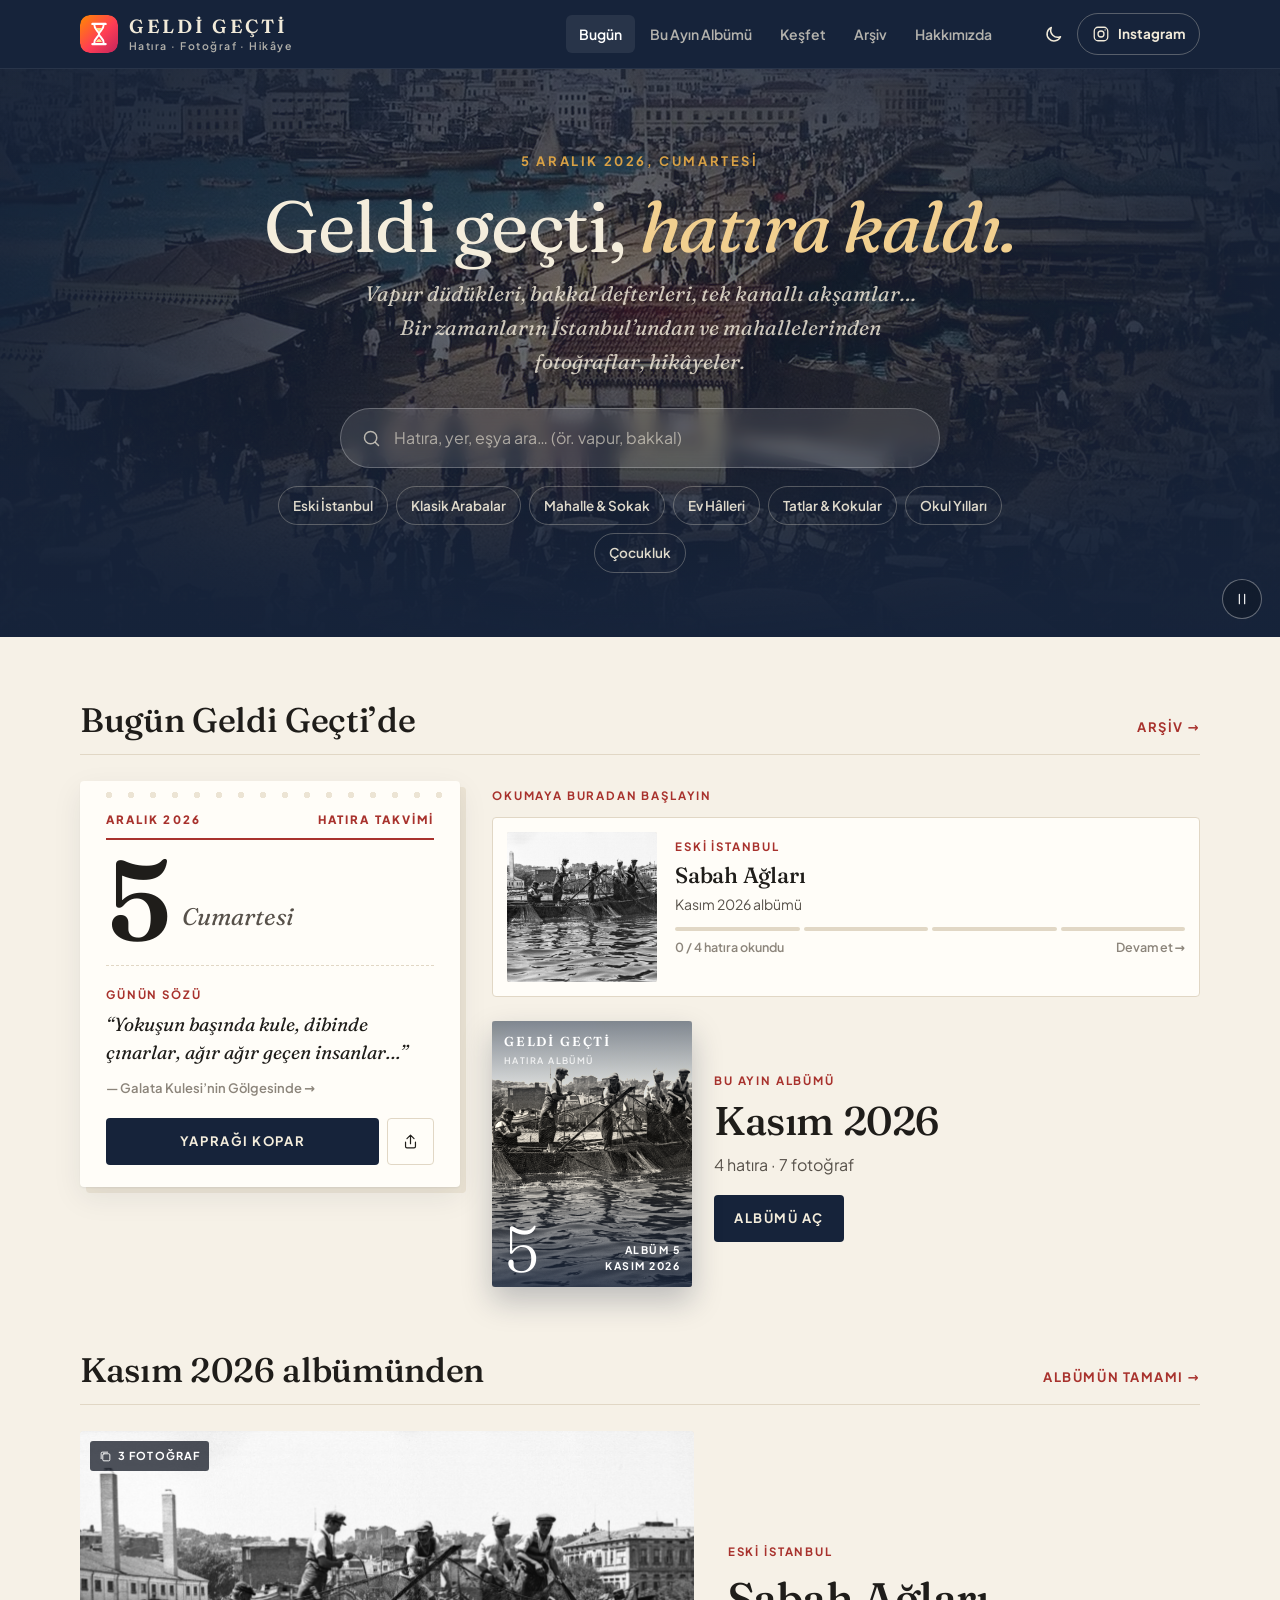
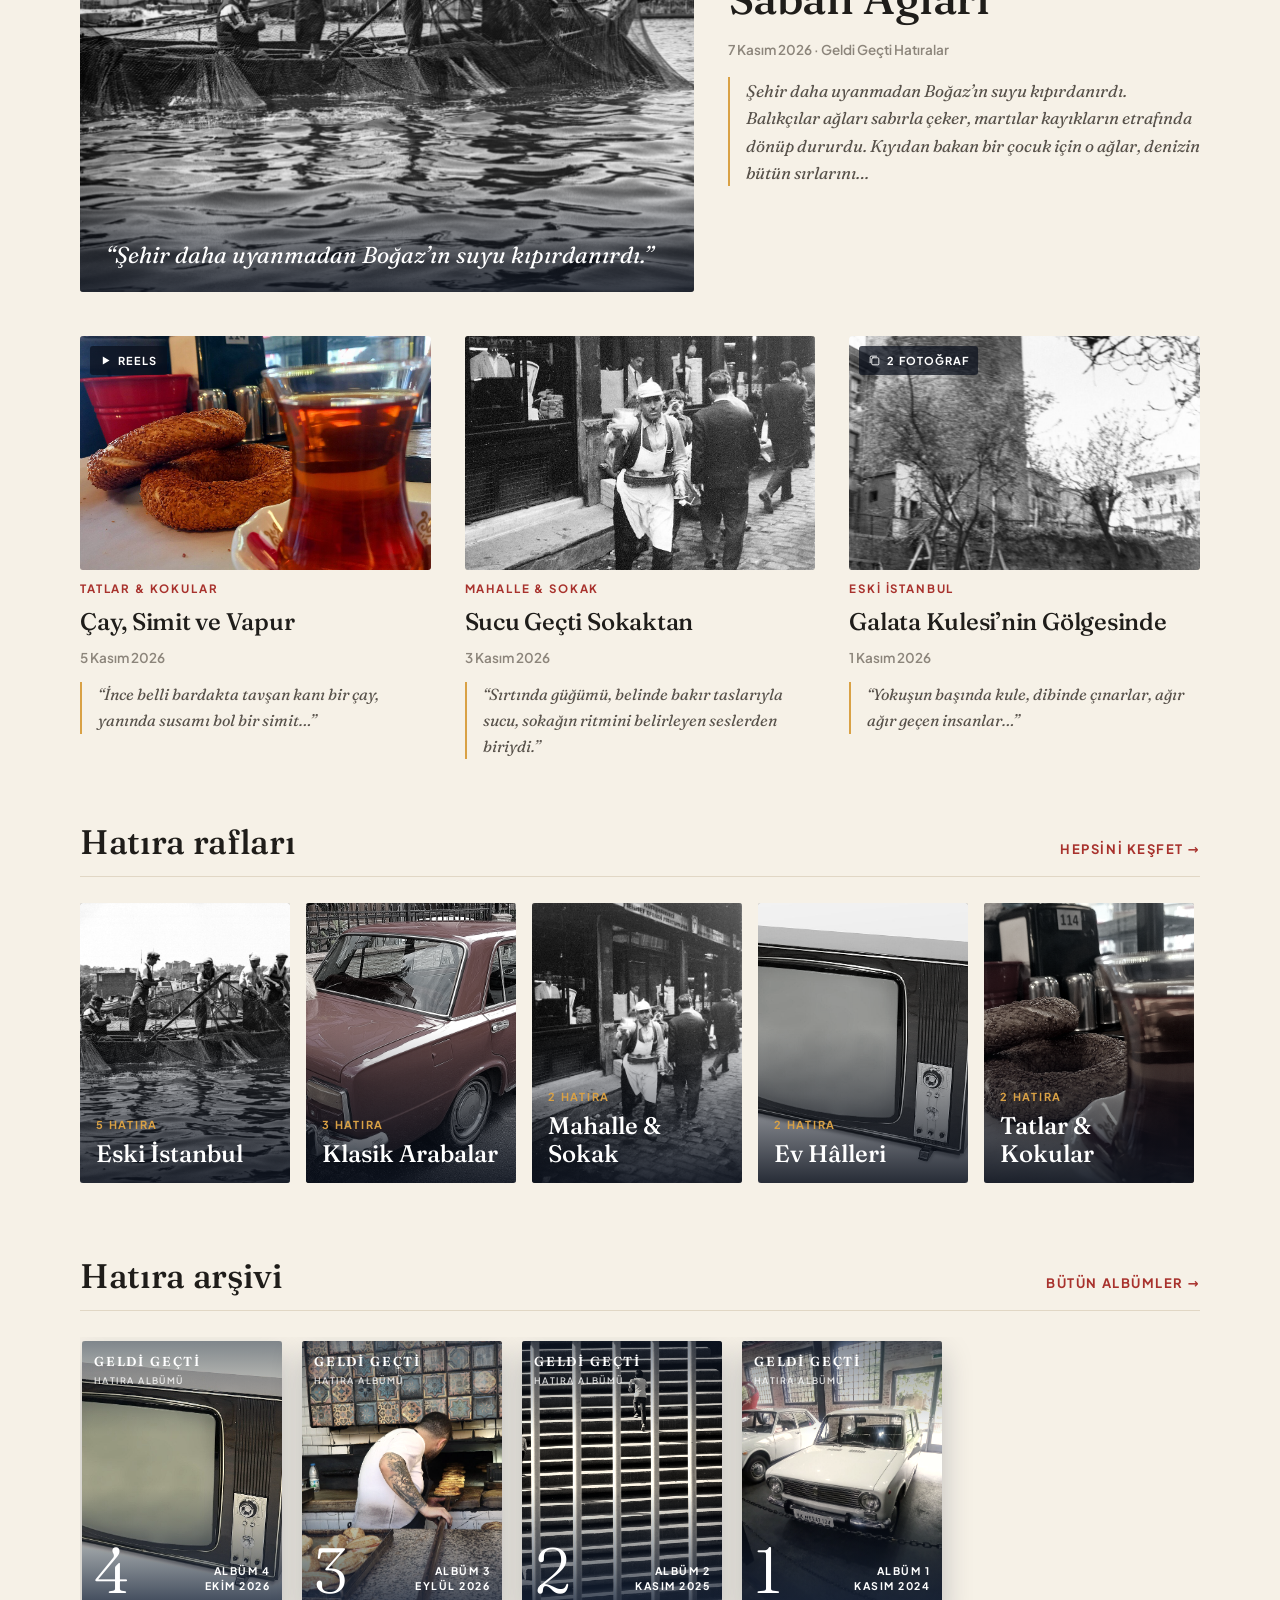
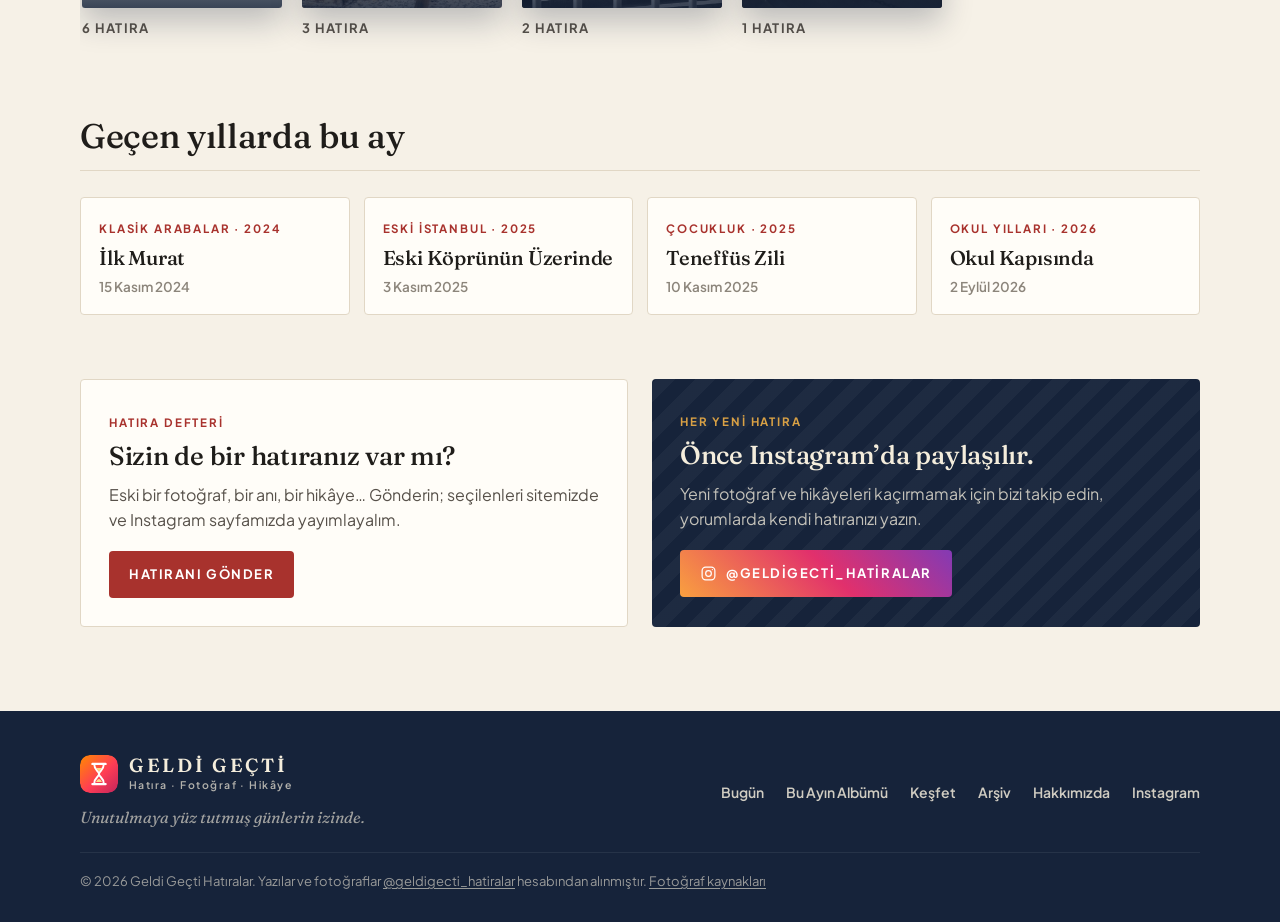
==== commit 9fd2917a: "Edebî yeniden tasarım: takvim yaprağı, aylık albümler, raflar ve gerçek fotoğraflar - Helezon'un işl" ====
--- a/index.html
+++ b/index.html
@@ -4,8 +4,8 @@
 <meta charset="utf-8">
 <meta name="viewport" content="width=device-width, initial-scale=1, viewport-fit=cover">
 <title>Geldi Geçti Hatıralar — Unutulmaya yüz tutmuş günlerin izinde</title>
-<meta name="description" content="Eski İstanbul, mahalle hayatı, bakkal defterleri, kasetler ve tek kanallı televizyon akşamları… Geldi Geçti Hatıralar’ın Instagram’da paylaştığı fotoğraflar ve hatıra yazıları, kategori kategori.">
-<meta name="theme-color" content="#1f3d33">
+<meta name="description" content="Eski İstanbul, mahalle hayatı, bakkal defterleri, vapurlar, klasik arabalar ve tek kanallı televizyon akşamları… Geldi Geçti Hatıralar’ın fotoğrafları ve hatıra yazıları.">
+<meta name="theme-color" content="#16233a">
 <meta property="og:type" content="website">
 <meta property="og:site_name" content="Geldi Geçti Hatıralar">
 <meta property="og:title" content="Geldi Geçti Hatıralar">
@@ -13,8 +13,8 @@
 <meta property="og:image" content="medya/tanitim-kapak.jpg">
 <meta property="og:locale" content="tr_TR">
 <link rel="icon" href="gorseller/favicon.svg" type="image/svg+xml">
+<link rel="preload" href="fontlar/fraunces-latin-wght-normal.woff2" as="font" type="font/woff2" crossorigin>
 <link rel="preload" href="fontlar/plus-jakarta-sans-latin-wght-normal.woff2" as="font" type="font/woff2" crossorigin>
-<link rel="preload" href="fontlar/fraunces-latin-wght-normal.woff2" as="font" type="font/woff2" crossorigin>
 <link rel="stylesheet" href="css/site.css">
 <script>
   try { var t = localStorage.getItem("ggh-tema"); if (t) document.documentElement.setAttribute("data-tema", t); } catch (e) {}
@@ -23,45 +23,28 @@
 <body>
 <a class="atla" href="#icerik">İçeriğe geç</a>
 
-<div class="duyuru" id="duyuru">
-  <div class="duyuru-ic">
-    <span data-duyuru>Her gün yeni bir hatıra · Instagram’da @geldigecti_hatiralar</span>
-    <a data-ig-profil href="https://www.instagram.com/" target="_blank" rel="noopener">Takip et →</a>
-  </div>
-</div>
-
 <header class="ust" id="ust">
   <div class="ust-ic">
-    <div class="ust-sol">
-      <button class="ikon-btn" id="ara-btn" type="button" aria-label="Hatıralarda ara" aria-expanded="false" aria-controls="arama-paneli">
-        <svg viewBox="0 0 24 24"><circle cx="11" cy="11" r="7"/><path d="M20 20l-3.5-3.5"/></svg>
-      </button>
-    </div>
-
     <a class="logo" href="#/" aria-label="Geldi Geçti Hatıralar — Ana sayfa">
-      <img class="logo-isaret" src="gorseller/favicon.svg" alt="" width="44" height="44">
-      <span class="logo-yazi"><b>Geldi Geçti</b><em>Hatıralar</em></span>
+      <img class="logo-isaret" src="gorseller/favicon.svg" alt="" width="38" height="38">
+      <span class="logo-yazi"><b>GELDİ GEÇTİ</b><small>Hatıra · Fotoğraf · Hikâye</small></span>
     </a>
-
-    <div class="ust-sag">
+    <nav class="ust-menu" aria-label="Ana menü">
+      <a href="#/" data-rota="ana">Bugün</a>
+      <a href="#/album" data-rota="album">Bu Ayın Albümü</a>
+      <a href="#/kesfet" data-rota="kesfet">Keşfet</a>
+      <a href="#/arsiv" data-rota="arsiv">Arşiv</a>
+      <a href="#/hakkimizda" data-rota="hakkimizda">Hakkımızda</a>
+    </nav>
+    <div class="ust-arac">
       <button class="ikon-btn" id="tema-btn" type="button" aria-label="Koyu / açık tema">
         <svg class="ay" viewBox="0 0 24 24"><path d="M20 14.5A8 8 0 0 1 9.5 4a8 8 0 1 0 10.5 10.5z"/></svg>
         <svg class="gunes" viewBox="0 0 24 24"><circle cx="12" cy="12" r="4"/><path d="M12 2v2M12 20v2M4.9 4.9l1.4 1.4M17.7 17.7l1.4 1.4M2 12h2M20 12h2M4.9 19.1l1.4-1.4M17.7 6.3l1.4-1.4"/></svg>
       </button>
-      <a class="btn btn-ig btn-kucuk ig-takip" data-ig-profil href="https://www.instagram.com/" target="_blank" rel="noopener">
+      <a class="ig-dugme" data-ig-profil href="https://www.instagram.com/" target="_blank" rel="noopener">
         <svg viewBox="0 0 24 24"><rect x="3" y="3" width="18" height="18" rx="5"/><circle cx="12" cy="12" r="4"/><circle cx="17.5" cy="6.5" r=".9" class="dolu"/></svg>
         <span>Instagram</span>
       </a>
-    </div>
-  </div>
-
-  <nav class="kategori-menu" id="kategori-menu" aria-label="Kategoriler"></nav>
-
-  <div class="arama-paneli" id="arama-paneli" hidden>
-    <div class="arama-ic">
-      <svg viewBox="0 0 24 24" aria-hidden="true"><circle cx="11" cy="11" r="7"/><path d="M20 20l-3.5-3.5"/></svg>
-      <label class="gizli" for="arama">Hatıralarda ara</label>
-      <input id="arama" type="search" placeholder="Hatıralarda ara… (ör. vapur, bakkal, kaset)" autocomplete="off">
     </div>
   </div>
 </header>
@@ -74,37 +57,32 @@
   <div class="alt-ic">
     <div class="alt-marka">
       <a class="logo" href="#/">
-        <img class="logo-isaret" src="gorseller/favicon.svg" alt="" width="40" height="40">
-        <span class="logo-yazi"><b>Geldi Geçti</b><em>Hatıralar</em></span>
+        <img class="logo-isaret" src="gorseller/favicon.svg" alt="" width="36" height="36">
+        <span class="logo-yazi"><b>GELDİ GEÇTİ</b><small>Hatıra · Fotoğraf · Hikâye</small></span>
       </a>
       <p data-slogan>Unutulmaya yüz tutmuş günlerin izinde.</p>
-      <a class="btn btn-ig btn-kucuk" data-ig-profil href="https://www.instagram.com/" target="_blank" rel="noopener">
-        <svg viewBox="0 0 24 24"><rect x="3" y="3" width="18" height="18" rx="5"/><circle cx="12" cy="12" r="4"/><circle cx="17.5" cy="6.5" r=".9" class="dolu"/></svg>
-        <span data-ig-ad>@geldigecti_hatiralar</span>
-      </a>
     </div>
-    <div class="alt-sutun">
-      <h4>Kategoriler</h4>
-      <nav id="alt-kategoriler" aria-label="Kategoriler"></nav>
-    </div>
-    <div class="alt-sutun">
-      <h4>Site</h4>
-      <nav aria-label="Site">
-        <a href="#/">Ana Sayfa</a>
-        <a href="#/hatiralar">Tüm Hatıralar</a>
-        <a href="#/reels">Reels</a>
-        <a href="#/hakkimizda">Hakkımızda</a>
-        <a href="#/hakkimizda">Hatıranı Gönder</a>
-      </nav>
-    </div>
+    <nav class="alt-linkler" aria-label="Alt menü">
+      <a href="#/">Bugün</a><a href="#/album">Bu Ayın Albümü</a><a href="#/kesfet">Keşfet</a><a href="#/arsiv">Arşiv</a><a href="#/hakkimizda">Hakkımızda</a>
+      <a data-ig-profil href="https://www.instagram.com/" target="_blank" rel="noopener">Instagram</a>
+    </nav>
+    <p class="alt-not">© <span data-yil>2026</span> Geldi Geçti Hatıralar. Yazılar ve fotoğraflar <a data-ig-profil data-ig-ad href="https://www.instagram.com/" target="_blank" rel="noopener">@geldigecti_hatiralar</a> hesabından alınmıştır. <a href="#/kaynaklar">Fotoğraf kaynakları</a></p>
   </div>
-  <div class="alt-not">© <span data-yil>2026</span> Geldi Geçti Hatıralar · Fotoğraf ve yazılar Instagram hesabımızdan alınmıştır.</div>
 </footer>
+
+<nav class="alt-sekme" aria-label="Hızlı menü">
+  <a href="#/" data-rota="ana"><svg viewBox="0 0 24 24"><rect x="4" y="5" width="16" height="15" rx="2"/><path d="M4 10h16M9 3v4M15 3v4"/></svg>Bugün</a>
+  <a href="#/album" data-rota="album"><svg viewBox="0 0 24 24"><path d="M5 4h11a3 3 0 0 1 3 3v13H8a3 3 0 0 1-3-3z"/><path d="M5 17a3 3 0 0 1 3-3h11"/></svg>Albüm</a>
+  <a href="#/kesfet" data-rota="kesfet"><svg viewBox="0 0 24 24"><circle cx="11" cy="11" r="7"/><path d="M20 20l-3.5-3.5"/></svg>Keşfet</a>
+  <a href="#/arsiv" data-rota="arsiv"><svg viewBox="0 0 24 24"><rect x="3" y="4" width="18" height="5" rx="1"/><path d="M5 9v10h14V9M10 13h4"/></svg>Arşiv</a>
+  <a data-ig-profil href="https://www.instagram.com/" target="_blank" rel="noopener"><svg viewBox="0 0 24 24"><rect x="3" y="3" width="18" height="18" rx="5"/><circle cx="12" cy="12" r="4"/><circle cx="17.5" cy="6.5" r=".9" class="dolu"/></svg>Instagram</a>
+</nav>
 
 <div class="bildirim" id="bildirim" role="status" aria-live="polite"></div>
 
 <script src="veri/ayarlar.js"></script>
 <script src="veri/icerik.js"></script>
+<script src="veri/fotograf-kaynaklari.js"></script>
 <script src="js/ornek-gorseller.js"></script>
 <script src="js/uygulama.js"></script>
 </body>
--- a/css/site.css
+++ b/css/site.css
@@ -22,92 +22,75 @@
   src:url(../fontlar/fraunces-latin-wght-italic.woff2) format("woff2");
   unicode-range:U+0000-00FF,U+0131,U+0152-0153,U+02BB-02BC,U+02C6,U+02DA,U+02DC,U+0304,U+0308,U+0329,U+2000-206F,U+20AC,U+2122,U+2191,U+2193,U+2212,U+2215,U+FEFF,U+FFFD}
 
-/* ---------- Renkler ----------
-   Düzen fikri: çiçekçi vitrini gibi — üstte tam genişlik video, altında
-   resimli kategori kutuları, ardından her kategorinin kendi vitrini. */
+/* ---------- Tasarım belirteçleri ----------
+   Düzen fikri: edebî bir hatıra almanağı — gece mavisi bir vitrinin
+   altında kâğıt renginde sayfalar; takvim yaprağı, aylık albümler, raflar. */
 :root{
-  --zemin:#fffcf8; --zemin-2:#f7f0e8; --kart:#ffffff;
-  --yesil:#1f3d33; --yesil-2:#2c5446; --pembe:#f6e3dc; --pembe-2:#efcfc4; --altin:#b8873a;
-  --metin:#1c2420; --metin-2:#4b554f; --soluk:#87908a; --cizgi:#ebe3d8;
-  --ters:#fffcf8;
-  --ig:linear-gradient(45deg,#feda75 0%,#fa7e1e 25%,#d62976 50%,#962fbf 75%,#4f5bd5 100%);
-  --golge-1:0 1px 2px rgba(31,61,51,.06),0 4px 14px rgba(31,61,51,.06);
-  --golge-2:0 18px 40px rgba(31,61,51,.14);
-  --r:18px; --r-buyuk:26px;
-  --f-govde:"Jakarta",system-ui,-apple-system,"Segoe UI",Roboto,sans-serif;
-  --f-baslik:"Fraunces",Georgia,"Times New Roman",serif;
-  --kap:1240px;
+  --murekkep:#16233a; --murekkep-2:#22324f; --kehribar:#d9a145;
+  --kagit:#f6f1e7; --kagit-2:#ece4d4; --kart:#fffdf8;
+  --cay:#a8322d; --metin:#1f1d1a; --metin-2:#57514a; --soluk:#8c857b; --cizgi:#e1d7c5;
+  --ters:#f6f1e7;
+  --golge:0 1px 2px rgba(22,35,58,.06),0 10px 30px rgba(22,35,58,.08);
+  --f-yazi:"Fraunces",Georgia,"Times New Roman",serif;
+  --f-arac:"Jakarta",system-ui,-apple-system,"Segoe UI",Roboto,sans-serif;
+  --kap:1160px; --okuma:680px;
   color-scheme:light;
 }
 :root[data-tema="koyu"]{
-  --zemin:#0f1513; --zemin-2:#151d1a; --kart:#18211d;
-  --yesil:#16302a; --yesil-2:#22443a; --pembe:#2a1f1d; --pembe-2:#3a2a26; --altin:#d9ab5e;
-  --metin:#eef1ec; --metin-2:#c3cbc5; --soluk:#8c968f; --cizgi:#25302b;
-  --ters:#fffcf8;
-  --golge-1:0 1px 2px rgba(0,0,0,.4); --golge-2:0 18px 40px rgba(0,0,0,.45);
+  --murekkep:#0d1525; --murekkep-2:#18233a; --kehribar:#e6b45e;
+  --kagit:#11192a; --kagit-2:#18223a; --kart:#172238;
+  --cay:#e2766c; --metin:#efe9df; --metin-2:#c7c0b4; --soluk:#8f98a8; --cizgi:#28344d;
+  --golge:0 1px 2px rgba(0,0,0,.35),0 10px 30px rgba(0,0,0,.3);
   color-scheme:dark;
 }
 @media (prefers-color-scheme:dark){
   :root:not([data-tema="acik"]){
-    --zemin:#0f1513; --zemin-2:#151d1a; --kart:#18211d;
-    --yesil:#16302a; --yesil-2:#22443a; --pembe:#2a1f1d; --pembe-2:#3a2a26; --altin:#d9ab5e;
-    --metin:#eef1ec; --metin-2:#c3cbc5; --soluk:#8c968f; --cizgi:#25302b;
-    --ters:#fffcf8;
-    --golge-1:0 1px 2px rgba(0,0,0,.4); --golge-2:0 18px 40px rgba(0,0,0,.45);
+    --murekkep:#0d1525; --murekkep-2:#18233a; --kehribar:#e6b45e;
+    --kagit:#11192a; --kagit-2:#18223a; --kart:#172238;
+    --cay:#e2766c; --metin:#efe9df; --metin-2:#c7c0b4; --soluk:#8f98a8; --cizgi:#28344d;
+    --golge:0 1px 2px rgba(0,0,0,.35),0 10px 30px rgba(0,0,0,.3);
     color-scheme:dark;
   }
 }
 
 /* ---------- Temel ---------- */
 *,*::before,*::after{box-sizing:border-box}
-html{-webkit-text-size-adjust:100%;scroll-padding-top:150px}
-body{margin:0;overflow-x:clip;background:var(--zemin);color:var(--metin);font-family:var(--f-govde);font-size:16px;line-height:1.6;-webkit-font-smoothing:antialiased}
+html{-webkit-text-size-adjust:100%;scroll-padding-top:90px}
+body{margin:0;overflow-x:clip;background:var(--kagit);color:var(--metin);font-family:var(--f-arac);font-size:16px;line-height:1.6;-webkit-font-smoothing:antialiased}
 img,svg,video{display:block;max-width:100%}
 a{color:inherit;text-decoration:none}
 button{font:inherit;color:inherit;background:none;border:0;padding:0;cursor:pointer}
-h1,h2,h3,h4{font-family:var(--f-baslik);font-weight:600;line-height:1.12;letter-spacing:-.015em;margin:0;text-wrap:balance}
+h1,h2,h3,h4{font-family:var(--f-yazi);font-weight:500;line-height:1.15;letter-spacing:-.01em;margin:0;text-wrap:balance}
 p{margin:0}
-:focus-visible{outline:3px solid var(--altin);outline-offset:2px;border-radius:6px}
+:focus-visible{outline:2px solid var(--kehribar);outline-offset:3px;border-radius:4px}
 .gizli{position:absolute!important;width:1px;height:1px;overflow:hidden;clip:rect(0 0 0 0);white-space:nowrap}
-.atla{position:absolute;left:12px;top:-60px;z-index:200;background:var(--metin);color:var(--zemin);padding:10px 16px;border-radius:10px}
+.atla{position:absolute;left:12px;top:-60px;z-index:200;background:var(--metin);color:var(--kagit);padding:10px 16px;border-radius:8px}
 .atla:focus{top:12px}
 .kap{max-width:var(--kap);margin:0 auto;padding-left:max(20px,env(safe-area-inset-left,0px));padding-right:max(20px,env(safe-area-inset-right,0px))}
 main{min-height:60vh;outline:none}
 .noscript{padding:80px 24px;text-align:center}
-svg[viewBox="0 0 24 24"]{width:22px;height:22px;fill:none;stroke:currentColor;stroke-width:1.8;stroke-linecap:round;stroke-linejoin:round}
+svg[viewBox="0 0 24 24"]{width:21px;height:21px;fill:none;stroke:currentColor;stroke-width:1.7;stroke-linecap:round;stroke-linejoin:round}
 svg .dolu{fill:currentColor;stroke:none}
-
-/* ---------- Düğmeler ---------- */
-.btn{display:inline-flex;align-items:center;justify-content:center;gap:9px;font-weight:700;font-size:15px;line-height:1;padding:15px 26px;border-radius:999px;transition:transform .15s ease,background .2s,color .2s,border-color .2s;white-space:nowrap}
-.btn svg{width:19px;height:19px}
-.btn:hover{transform:translateY(-1px)}
-.btn-yesil{background:var(--yesil);color:var(--ters)}
-.btn-yesil:hover{background:var(--yesil-2)}
-.btn-beyaz{background:#fff;color:#1c2420}
-.btn-cizgi-beyaz{border:1.5px solid rgba(255,255,255,.75);color:#fff}
-.btn-cizgi-beyaz:hover{background:rgba(255,255,255,.12)}
-.btn-cizgi{border:1.5px solid var(--cizgi);color:var(--metin);background:var(--kart)}
-.btn-cizgi:hover{border-color:var(--metin)}
-.btn-ig{background:var(--ig);color:#fff}
-.btn-kucuk{padding:10px 16px;font-size:14px}
-.ikon-btn{width:44px;height:44px;border-radius:50%;display:grid;place-items:center;color:var(--metin);transition:background .2s}
-.ikon-btn:hover{background:var(--zemin-2)}
-
-/* ---------- Duyuru şeridi ---------- */
-.duyuru{background:var(--yesil);color:#f3e9dc;font-size:13.5px;font-weight:600;letter-spacing:.02em}
-.duyuru-ic{max-width:var(--kap);margin:0 auto;padding:9px max(20px,env(safe-area-inset-right,0px)) 9px max(20px,env(safe-area-inset-left,0px));display:flex;justify-content:center;gap:16px;flex-wrap:wrap;text-align:center}
-.duyuru a{color:#f0c987;font-weight:700}
+.etiket{font-family:var(--f-arac);font-size:11.5px;font-weight:700;letter-spacing:.16em;text-transform:uppercase;color:var(--cay)}
 
 /* ---------- Üst bölüm ---------- */
-.ust{position:sticky;top:env(safe-area-inset-top,0px);z-index:50;background:color-mix(in srgb,var(--zemin) 92%,transparent);backdrop-filter:saturate(1.4) blur(12px);-webkit-backdrop-filter:saturate(1.4) blur(12px);border-bottom:1px solid var(--cizgi)}
-.ust-ic{max-width:var(--kap);margin:0 auto;padding:0 max(20px,env(safe-area-inset-right,0px)) 0 max(20px,env(safe-area-inset-left,0px));height:78px;display:grid;grid-template-columns:1fr auto 1fr;align-items:center}
-.ust-sol{display:flex;gap:4px}
-.ust-sag{display:flex;gap:6px;justify-content:flex-end;align-items:center}
-.logo{display:flex;align-items:center;gap:12px}
-.logo-isaret{width:44px;height:44px;border-radius:13px}
+.ust{position:sticky;top:env(safe-area-inset-top,0px);z-index:50;background:var(--murekkep);color:#f1ead9;border-bottom:1px solid rgba(255,255,255,.08)}
+.ust-ic{max-width:var(--kap);margin:0 auto;padding:0 max(20px,env(safe-area-inset-right,0px)) 0 max(20px,env(safe-area-inset-left,0px));height:68px;display:flex;align-items:center;gap:28px}
+.logo{display:flex;align-items:center;gap:11px;flex-shrink:0}
+.logo-isaret{width:38px;height:38px;border-radius:10px}
 .logo-yazi{display:flex;flex-direction:column;line-height:1}
-.logo-yazi b{font-family:var(--f-baslik);font-weight:700;font-size:23px;letter-spacing:-.02em}
-.logo-yazi em{font-family:var(--f-baslik);font-style:italic;font-weight:500;font-size:17px;color:var(--altin);margin-top:3px}
+.logo-yazi b{font-family:var(--f-yazi);font-weight:600;font-size:19px;letter-spacing:.14em}
+.logo-yazi small{font-size:10.5px;letter-spacing:.14em;opacity:.7;margin-top:5px;font-weight:600}
+.ust-menu{display:flex;gap:2px;margin-left:auto}
+.ust-menu a{font-size:14px;font-weight:600;color:rgba(241,234,217,.72);padding:8px 13px;border-radius:6px;transition:color .2s,background .2s}
+.ust-menu a:hover{color:#fff}
+.ust-menu a.aktif{color:#fff;background:rgba(255,255,255,.08)}
+.ust-arac{display:flex;align-items:center;gap:4px}
+.ikon-btn{width:40px;height:40px;border-radius:50%;display:grid;place-items:center;color:inherit;transition:background .2s}
+.ikon-btn:hover{background:rgba(255,255,255,.1)}
+.ig-dugme{display:inline-flex;align-items:center;gap:8px;font-size:13.5px;font-weight:700;padding:9px 14px;border-radius:999px;border:1px solid rgba(241,234,217,.3);transition:background .2s,border-color .2s}
+.ig-dugme:hover{background:rgba(255,255,255,.08);border-color:rgba(241,234,217,.6)}
+.ig-dugme svg{width:18px;height:18px}
 #tema-btn .gunes{display:none}
 :root[data-tema="koyu"] #tema-btn .gunes{display:block}
 :root[data-tema="koyu"] #tema-btn .ay{display:none}
@@ -115,270 +98,272 @@
   :root:not([data-tema="acik"]) #tema-btn .gunes{display:block}
   :root:not([data-tema="acik"]) #tema-btn .ay{display:none}
 }
-.kategori-menu{display:flex;justify-content:center;gap:4px;max-width:var(--kap);margin:0 auto;padding:0 max(12px,env(safe-area-inset-right,0px)) 0 max(12px,env(safe-area-inset-left,0px));overflow-x:auto;scrollbar-width:none}
-.kategori-menu::-webkit-scrollbar{display:none}
-.kategori-menu a{flex:0 0 auto;font-size:14.5px;font-weight:600;color:var(--metin-2);padding:12px 14px 13px;border-bottom:2px solid transparent;white-space:nowrap;transition:color .2s,border-color .2s}
-.kategori-menu a:hover{color:var(--metin)}
-.kategori-menu a.aktif{color:var(--metin);border-bottom-color:var(--altin)}
-.arama-paneli{border-top:1px solid var(--cizgi);padding:14px 20px}
-.arama-ic{max-width:680px;margin:0 auto;display:flex;align-items:center;gap:12px;background:var(--kart);border:1.5px solid var(--cizgi);border-radius:999px;padding:4px 8px 4px 18px}
-.arama-ic:focus-within{border-color:var(--altin)}
-.arama-ic svg{color:var(--soluk);flex-shrink:0}
-.arama-ic input{flex:1;border:0;background:transparent;font:inherit;font-size:16px;color:var(--metin);padding:10px 0;outline:none;min-width:0}
-
-/* ---------- Video vitrin ---------- */
-.vitrin{position:relative;height:clamp(460px,76vh,780px);overflow:hidden;background:#1f3d33;color:#fff}
-.vitrin video,.vitrin .vitrin-kapak{position:absolute;inset:0;width:100%;height:100%;object-fit:cover}
-.vitrin::after{content:"";position:absolute;inset:0;background:linear-gradient(90deg,rgba(14,26,22,.78) 0%,rgba(14,26,22,.45) 45%,rgba(14,26,22,.05) 80%),linear-gradient(0deg,rgba(14,26,22,.55),transparent 40%)}
-.vitrin-ic{position:relative;z-index:2;height:100%;display:flex;flex-direction:column;justify-content:center;max-width:var(--kap);margin:0 auto;padding-left:max(20px,env(safe-area-inset-left,0px));padding-right:max(20px,env(safe-area-inset-right,0px))}
-.vitrin-ust{display:inline-flex;align-items:center;gap:10px;font-size:13px;font-weight:700;letter-spacing:.18em;text-transform:uppercase;color:#f0c987}
-.vitrin-ust::before{content:"";width:36px;height:1.5px;background:#f0c987}
-.vitrin h1{font-size:clamp(42px,6.4vw,86px);font-weight:600;line-height:1;letter-spacing:-.03em;margin:18px 0 18px;max-width:760px}
-.vitrin h1 em{font-style:italic;font-weight:400;color:#f6d7cb}
-.vitrin p{font-size:clamp(16px,1.6vw,20px);max-width:520px;color:rgba(255,255,255,.88);margin-bottom:30px}
-.vitrin .dugmeler{display:flex;gap:12px;flex-wrap:wrap}
-.video-dugme{position:absolute;z-index:3;right:max(20px,env(safe-area-inset-right,0px));bottom:22px;width:46px;height:46px;border-radius:50%;background:rgba(255,255,255,.18);border:1px solid rgba(255,255,255,.45);color:#fff;display:grid;place-items:center;backdrop-filter:blur(6px)}
-.video-dugme svg{width:18px;height:18px}
+
+/* ---------- Vitrin (video) ---------- */
+.vitrin{position:relative;overflow:hidden;background:var(--murekkep);color:#f4eddc}
+.vitrin video,.vitrin .vitrin-kapak{position:absolute;inset:0;width:100%;height:100%;object-fit:cover;opacity:.55}
+.vitrin::after{content:"";position:absolute;inset:0;background:radial-gradient(ellipse at 50% 40%,rgba(22,35,58,.25),rgba(22,35,58,.85) 75%),linear-gradient(0deg,var(--murekkep) 0%,transparent 35%)}
+.vitrin-ic{position:relative;z-index:2;max-width:820px;margin:0 auto;padding:78px max(20px,env(safe-area-inset-right,0px)) 64px max(20px,env(safe-area-inset-left,0px));text-align:center}
+.vitrin .gun{font-size:13px;font-weight:700;letter-spacing:.2em;text-transform:uppercase;color:var(--kehribar)}
+.vitrin h1{font-size:clamp(38px,6vw,72px);font-weight:400;line-height:1.04;margin:16px 0 14px;letter-spacing:-.02em}
+.vitrin h1 em{font-style:italic;color:#f1cf8f}
+.vitrin .alt-baslik{font-family:var(--f-yazi);font-style:italic;font-size:clamp(17px,1.8vw,21px);color:rgba(244,237,220,.82);max-width:560px;margin:0 auto 30px}
+.arama{display:flex;align-items:center;gap:12px;max-width:600px;margin:0 auto;background:rgba(255,255,255,.1);border:1px solid rgba(255,255,255,.25);border-radius:999px;padding:6px 8px 6px 20px;backdrop-filter:blur(8px)}
+.arama:focus-within{border-color:var(--kehribar);background:rgba(255,255,255,.14)}
+.arama svg{color:rgba(244,237,220,.7);flex-shrink:0}
+.arama input{flex:1;min-width:0;border:0;background:transparent;font:inherit;font-size:16px;color:#fff;padding:10px 0;outline:none}
+.arama input::placeholder{color:rgba(244,237,220,.6)}
+.cipler{display:flex;flex-wrap:wrap;justify-content:center;gap:8px;margin-top:18px}
+.cip{display:inline-flex;align-items:center;gap:6px;font-size:13.5px;font-weight:600;padding:8px 14px;border-radius:999px;border:1px solid rgba(244,237,220,.28);color:rgba(244,237,220,.9);transition:all .2s}
+.cip:hover{border-color:var(--kehribar);color:#fff;background:rgba(217,161,69,.12)}
+.video-dugme{position:absolute;z-index:3;right:max(18px,env(safe-area-inset-right,0px));bottom:18px;width:40px;height:40px;border-radius:50%;border:1px solid rgba(255,255,255,.35);color:#fff;display:grid;place-items:center;background:rgba(0,0,0,.2)}
+.video-dugme svg{width:16px;height:16px}
 .video-dugme .oyna{display:none}
 .video-dugme[aria-pressed="true"] .oyna{display:block}
 .video-dugme[aria-pressed="true"] .dur{display:none}
-.kaydir-ipucu{position:absolute;z-index:3;left:50%;bottom:22px;transform:translateX(-50%);color:rgba(255,255,255,.8);font-size:12px;font-weight:700;letter-spacing:.2em;text-transform:uppercase;display:flex;flex-direction:column;align-items:center;gap:8px}
-.kaydir-ipucu i{width:1.5px;height:28px;background:linear-gradient(#fff,transparent);animation:kay 1.8s ease-in-out infinite}
-@keyframes kay{0%{transform:scaleY(0);transform-origin:top}50%{transform:scaleY(1);transform-origin:top}51%{transform-origin:bottom}100%{transform:scaleY(0);transform-origin:bottom}}
-
-/* ---------- Bölüm başlıkları ---------- */
-.bolum{padding:76px 0}
-.bolum-baslik{text-align:center;max-width:640px;margin:0 auto 40px}
-.ust-yazi{display:inline-block;font-size:12.5px;font-weight:800;letter-spacing:.2em;text-transform:uppercase;color:var(--altin);margin-bottom:12px}
-.bolum-baslik h2{font-size:clamp(30px,3.6vw,44px)}
-.bolum-baslik p{color:var(--metin-2);margin-top:12px;font-size:17px}
-.susleme{display:flex;align-items:center;justify-content:center;gap:12px;margin:16px auto 0;color:var(--altin)}
-.susleme::before,.susleme::after{content:"";width:46px;height:1px;background:currentColor;opacity:.6}
-.susleme svg{width:16px;height:16px}
-
-/* ---------- Kategori kutuları ---------- */
-.kategori-izgara{display:grid;grid-template-columns:repeat(var(--sutun,4),minmax(0,1fr));gap:20px}
-.kategori-izgara[style*="--sutun:3"] .kategori-kutu{aspect-ratio:4/3}
-.kategori-kutu{position:relative;display:block;aspect-ratio:4/5;max-width:100%;border-radius:var(--r-buyuk);overflow:hidden;background:var(--zemin-2);isolation:isolate}
-.kategori-kutu .gorsel{position:absolute;inset:0;aspect-ratio:auto;border-radius:0}
-.kategori-kutu .gorsel>*{transition:transform .7s cubic-bezier(.2,.7,.2,1)}
-.kategori-kutu:hover .gorsel>*{transform:scale(1.07)}
-.kategori-kutu::after{content:"";position:absolute;inset:0;z-index:1;background:linear-gradient(180deg,transparent 40%,rgba(14,26,22,.82))}
-.kategori-kutu .yazi{position:absolute;z-index:2;left:20px;right:20px;bottom:20px;color:#fff}
-.kategori-kutu .yazi small{display:block;font-size:13px;font-weight:700;opacity:.85;margin-bottom:4px}
-.kategori-kutu .yazi b{display:block;font-family:var(--f-baslik);font-size:clamp(20px,2vw,26px);font-weight:600;line-height:1.15}
-.kategori-kutu .ok{position:absolute;z-index:2;right:16px;top:16px;width:42px;height:42px;border-radius:50%;background:rgba(255,255,255,.92);color:#1c2420;display:grid;place-items:center;transition:transform .3s}
-.kategori-kutu:hover .ok{transform:rotate(-45deg)}
-.kategori-kutu .ok svg{width:18px;height:18px;stroke-width:2.2}
-.kategori-kutu .emoji{position:absolute;z-index:2;left:16px;top:16px;width:42px;height:42px;border-radius:50%;background:rgba(255,255,255,.92);display:grid;place-items:center;font-size:20px}
-
-/* ---------- Kategori vitrinleri ---------- */
-.kat-vitrin{padding:56px 0;border-top:1px solid var(--cizgi)}
-.kat-vitrin:nth-of-type(even){background:var(--zemin-2);border-top:0}
-.kat-vitrin-ust{display:flex;align-items:flex-end;justify-content:space-between;gap:16px;margin-bottom:26px;flex-wrap:wrap}
-.kat-vitrin-ust .sol{display:flex;align-items:center;gap:14px}
-.kat-vitrin-ust .emoji{width:52px;height:52px;border-radius:50%;display:grid;place-items:center;font-size:24px;background:color-mix(in srgb,var(--kat) 16%,var(--kart))}
-.kat-vitrin-ust h2{font-size:clamp(24px,2.6vw,32px)}
-.kat-vitrin-ust small{display:block;color:var(--soluk);font-weight:600;font-size:14px;margin-top:2px}
-.urun-izgara{display:grid;grid-template-columns:repeat(4,minmax(0,1fr));gap:24px}
-
-/* Hatıra kartı (vitrin ürünü gibi) */
-.hatira-kart{display:flex;flex-direction:column;gap:12px;min-width:0}
-.hatira-kart .resim{position:relative;border-radius:var(--r);overflow:hidden;aspect-ratio:4/5;max-width:100%;background:var(--zemin-2)}
-.hatira-kart .resim .gorsel{position:absolute;inset:0;aspect-ratio:auto}
-.hatira-kart .resim .gorsel>*{transition:transform .7s cubic-bezier(.2,.7,.2,1)}
-.hatira-kart:hover .resim .gorsel>*{transform:scale(1.06)}
-.rozet{position:absolute;z-index:2;left:12px;top:12px;display:inline-flex;align-items:center;gap:6px;background:rgba(255,255,255,.94);color:#1c2420;font-size:12.5px;font-weight:700;padding:6px 10px;border-radius:999px}
-.rozet svg{width:15px;height:15px;stroke-width:2.1}
-.hatira-kart .goz{position:absolute;z-index:2;left:12px;right:12px;bottom:12px;background:rgba(255,255,255,.95);color:#1c2420;text-align:center;font-weight:700;font-size:14px;padding:11px;border-radius:12px;opacity:0;transform:translateY(8px);transition:opacity .25s,transform .25s}
-.hatira-kart:hover .goz{opacity:1;transform:none}
-.hatira-kart .kat{font-size:12px;font-weight:800;letter-spacing:.12em;text-transform:uppercase;color:var(--kat)}
-.hatira-kart h3{font-size:19px;line-height:1.25;display:-webkit-box;-webkit-line-clamp:2;-webkit-box-orient:vertical;overflow:hidden}
-.hatira-kart p{color:var(--metin-2);font-size:14.5px;line-height:1.55;display:-webkit-box;-webkit-line-clamp:2;-webkit-box-orient:vertical;overflow:hidden}
-.hatira-kart time{font-size:13px;color:var(--soluk);font-weight:600}
-.kart-yazi{display:flex;flex-direction:column;gap:6px}
-
-/* Görsel kutusu */
-.gorsel{position:relative;display:block;overflow:hidden;background:var(--zemin-2);aspect-ratio:1/1}
-.gorsel>img,.gorsel>svg{position:absolute;inset:0;width:100%;height:100%;object-fit:cover}
-
-/* ---------- Reels şeridi ---------- */
-.reels-bant{background:var(--yesil);color:#fff}
-.reels-bant .bolum-baslik p{color:rgba(255,255,255,.8)}
-.reels-bant .ust-yazi{color:#f0c987}
-.reels-kaydir{display:grid;grid-auto-flow:column;grid-auto-columns:minmax(200px,1fr);gap:18px;overflow-x:auto;scroll-snap-type:x mandatory;padding-bottom:6px;scrollbar-width:thin}
-.reel-kart{position:relative;display:block;aspect-ratio:9/16;max-width:100%;border-radius:var(--r);overflow:hidden;scroll-snap-align:start;background:#000}
-.reel-kart .gorsel{position:absolute;inset:0;aspect-ratio:auto}
-.reel-kart .gorsel>*{transition:transform .7s}
-.reel-kart:hover .gorsel>*{transform:scale(1.06)}
-.reel-kart::after{content:"";position:absolute;inset:0;background:linear-gradient(180deg,rgba(0,0,0,.3),transparent 25%,transparent 50%,rgba(0,0,0,.85))}
-.reel-kart .izle{position:absolute;z-index:2;left:50%;top:50%;width:60px;height:60px;margin:-30px;border-radius:50%;background:rgba(255,255,255,.22);border:1.5px solid rgba(255,255,255,.7);backdrop-filter:blur(6px);display:grid;place-items:center}
-.reel-kart .izle svg{width:22px;height:22px;fill:#fff;stroke:none;margin-left:3px}
-.reel-kart .yazi{position:absolute;z-index:2;left:14px;right:14px;bottom:14px;color:#fff}
-.reel-kart .yazi small{font-size:12px;font-weight:700;opacity:.85}
-.reel-kart .yazi b{display:block;font-family:var(--f-baslik);font-size:19px;line-height:1.2;font-weight:600;margin-top:4px}
-.reel-kart .ust-bilgi{position:absolute;z-index:2;left:14px;top:14px;display:flex;align-items:center;gap:6px;font-size:12.5px;font-weight:700;color:#fff}
-.reel-kart .ust-bilgi svg{width:16px;height:16px}
-.reels-bant .alt-dugme{text-align:center;margin-top:30px}
-
-/* ---------- Afiş ---------- */
-.afis{background:var(--pembe);border-radius:var(--r-buyuk);display:grid;grid-template-columns:1.1fr .9fr;overflow:hidden;align-items:stretch}
-.afis-yazi{padding:56px 52px;display:flex;flex-direction:column;justify-content:center;gap:16px}
-.afis-yazi h2{font-size:clamp(28px,3.4vw,42px)}
-.afis-yazi p{color:var(--metin-2);font-size:17px;max-width:460px}
-.afis-yazi .btn{align-self:flex-start;margin-top:8px}
-.afis-gorsel{position:relative;min-height:300px}
-.afis-gorsel .gorsel{position:absolute;inset:0;aspect-ratio:auto}
-
-/* ---------- Instagram şeridi ---------- */
-.ig-izgara{display:grid;grid-template-columns:repeat(6,minmax(0,1fr));gap:10px;position:relative}
-.ig-izgara a{position:relative;border-radius:14px;overflow:hidden}
-.ig-izgara a::after{content:"";position:absolute;inset:0;background:rgba(14,26,22,0);transition:background .3s}
-.ig-izgara a:hover::after{background:rgba(14,26,22,.35)}
-.ig-ortada{text-align:center;margin-top:28px}
+
+/* ---------- Bölümler ---------- */
+.bolum{padding:64px 0}
+.bolum-ust{display:flex;align-items:baseline;justify-content:space-between;gap:16px;margin-bottom:26px;border-bottom:1px solid var(--cizgi);padding-bottom:14px}
+.bolum-ust h2{font-size:clamp(26px,3vw,34px)}
+.bolum-ust a{font-size:13px;font-weight:700;letter-spacing:.12em;text-transform:uppercase;color:var(--cay);white-space:nowrap}
+.bolum-ust a:hover{text-decoration:underline;text-underline-offset:4px}
+
+/* ---------- Bugün: takvim yaprağı + kaldığın yerden ---------- */
+.bugun{display:grid;grid-template-columns:380px minmax(0,1fr);gap:32px;align-items:start}
+.takvim{position:relative;perspective:1200px}
+.yaprak{position:relative;background:var(--kart);border-radius:4px;box-shadow:var(--golge);padding:30px 26px 22px;transform-origin:50% 0;transition:transform .6s cubic-bezier(.3,.6,.3,1),opacity .6s}
+.yaprak::before{content:"";position:absolute;left:18px;right:18px;top:10px;height:8px;background:radial-gradient(circle,var(--kagit-2) 3px,transparent 3.5px) 0 0/22px 8px repeat-x}
+.yaprak.kopuyor{transform:rotateX(-70deg) translateY(40px) rotate(-6deg);opacity:0}
+.takvim::after{content:"";position:absolute;inset:6px -6px -6px 6px;z-index:-1;background:var(--kagit-2);border-radius:4px}
+.yaprak-ust{display:flex;justify-content:space-between;align-items:center;border-bottom:2px solid var(--cay);padding-bottom:8px}
+.yaprak-ust span{font-size:11.5px;font-weight:800;letter-spacing:.18em;text-transform:uppercase;color:var(--cay)}
+.yaprak-gun{display:flex;align-items:flex-end;gap:14px;padding:12px 0 6px}
+.yaprak-gun b{font-family:var(--f-yazi);font-size:112px;font-weight:600;line-height:.85;color:var(--metin);letter-spacing:-.04em;font-variant-numeric:lining-nums}
+.yaprak-gun.pazar b{color:var(--cay)}
+.yaprak-gun em{font-family:var(--f-yazi);font-size:24px;padding-bottom:10px;color:var(--metin-2)}
+.yaprak .soz{border-top:1px dashed var(--cizgi);margin-top:12px;padding-top:14px}
+.yaprak .soz blockquote{margin:6px 0 8px;font-family:var(--f-yazi);font-style:italic;font-size:19px;line-height:1.45;color:var(--metin)}
+.yaprak .soz a{font-size:13px;color:var(--soluk);font-weight:600}
+.yaprak .soz a:hover{color:var(--cay)}
+.yaprak .gecmis{display:flex;gap:10px;align-items:flex-start;margin-top:14px;padding-top:12px;border-top:1px dashed var(--cizgi);font-size:14px;color:var(--metin-2)}
+.yaprak .gecmis b{display:block;font-size:11.5px;letter-spacing:.14em;text-transform:uppercase;color:var(--cay)}
+.yaprak .gecmis svg{flex-shrink:0;color:var(--cay);margin-top:2px}
+.yaprak-eylem{display:flex;gap:8px;margin-top:18px}
+.btn{display:inline-flex;align-items:center;justify-content:center;gap:9px;font-family:var(--f-arac);font-weight:700;font-size:13px;letter-spacing:.12em;text-transform:uppercase;padding:13px 20px;border-radius:4px;transition:background .2s,color .2s,border-color .2s;white-space:nowrap}
+.btn svg{width:17px;height:17px}
+.btn-koyu{background:var(--murekkep);color:#f4eddc}
+.btn-koyu:hover{background:var(--murekkep-2)}
+.btn-cizgi{border:1px solid var(--cizgi);color:var(--metin);background:var(--kart)}
+.btn-cizgi:hover{border-color:var(--metin)}
+.btn-cay{background:var(--cay);color:#fff}
+.btn-ig{background:linear-gradient(45deg,#f9a03f,#e1306c 55%,#833ab4);color:#fff}
+.yaprak-eylem .btn-koyu{flex:1}
+.yaprak-eylem .btn-cizgi{padding:13px 14px}
+
+.sag-sutun{display:flex;flex-direction:column;gap:24px}
+.devam-kart{display:grid;grid-template-columns:150px minmax(0,1fr);gap:18px;background:var(--kart);border:1px solid var(--cizgi);border-radius:4px;padding:14px;transition:border-color .2s}
+.devam-kart:hover{border-color:var(--metin-2)}
+.devam-kart .foto{aspect-ratio:1/1;border-radius:2px}
+.devam-kart h3{font-size:22px;margin:6px 0 4px}
+.devam-kart p{font-size:14px;color:var(--metin-2)}
+.ilerleme{display:flex;gap:4px;margin-top:12px}
+.ilerleme i{flex:1;height:4px;border-radius:2px;background:var(--cizgi)}
+.ilerleme i.dolu{background:var(--cay)}
+.ilerleme-yazi{display:flex;justify-content:space-between;font-size:12.5px;color:var(--soluk);font-weight:600;margin-top:6px}
+
+.album-kapak{position:relative;display:grid;grid-template-columns:200px minmax(0,1fr);gap:22px;align-items:center}
+.kapak{position:relative;aspect-ratio:3/4;max-width:100%;border-radius:3px;overflow:hidden;box-shadow:0 14px 30px rgba(22,35,58,.25);background:var(--murekkep);color:#fff;display:block}
+.kapak .foto{position:absolute;inset:0;border-radius:0}
+.kapak .foto img{filter:sepia(.25) contrast(1.05)}
+.kapak::after{content:"";position:absolute;inset:0;background:linear-gradient(180deg,rgba(22,35,58,.55),transparent 35%,transparent 55%,rgba(22,35,58,.85))}
+.kapak .kapak-ust{position:absolute;z-index:2;left:12px;right:12px;top:10px;font-family:var(--f-yazi);font-weight:600;letter-spacing:.14em;font-size:13px}
+.kapak .kapak-ust small{display:block;font-family:var(--f-arac);font-size:9px;letter-spacing:.16em;opacity:.8;font-weight:600;margin-top:2px}
+.kapak .kapak-no{position:absolute;z-index:2;left:12px;bottom:6px;font-family:var(--f-yazi);font-size:64px;font-weight:300;line-height:1}
+.kapak .kapak-ay{position:absolute;z-index:2;right:12px;bottom:14px;text-align:right;font-size:10.5px;font-weight:700;letter-spacing:.14em;text-transform:uppercase;line-height:1.5}
+.album-kapak h2{font-size:clamp(30px,3.4vw,40px);margin:6px 0 8px}
+.album-kapak p{color:var(--metin-2);margin-bottom:18px}
+
+/* ---------- Hatıra kartları ---------- */
+.foto{position:relative;display:block;overflow:hidden;background:var(--kagit-2)}
+.foto>img,.foto>svg{position:absolute;inset:0;width:100%;height:100%;object-fit:cover}
+.one-cikan{display:grid;grid-template-columns:minmax(0,1.3fr) minmax(0,1fr);gap:34px;align-items:center;margin-bottom:44px}
+.one-cikan .foto{aspect-ratio:4/3;border-radius:3px}
+.one-cikan .foto img{transition:transform 1.2s ease}
+.one-cikan:hover .foto img{transform:scale(1.03)}
+.one-cikan .alinti-ust{position:absolute;z-index:2;left:0;right:0;bottom:0;padding:60px 26px 22px;color:#fff;font-family:var(--f-yazi);font-style:italic;font-size:clamp(18px,1.8vw,24px);line-height:1.35;background:linear-gradient(180deg,transparent,rgba(10,16,28,.82))}
+.one-cikan h2{font-size:clamp(30px,3.6vw,44px);margin:10px 0 12px}
+.yazar{font-size:13.5px;color:var(--soluk);font-weight:600;font-style:normal}
+.alinti{margin:16px 0 0;padding-left:16px;border-left:2px solid var(--kehribar);font-family:var(--f-yazi);font-style:italic;font-size:17px;line-height:1.6;color:var(--metin-2)}
+.yazi-izgara{display:grid;grid-template-columns:repeat(2,minmax(0,1fr));gap:44px 34px}
+.yazi-izgara.uclu{grid-template-columns:repeat(3,minmax(0,1fr))}
+.yazi-kart{display:flex;flex-direction:column;gap:10px;min-width:0}
+.yazi-kart .foto{aspect-ratio:3/2;border-radius:3px;max-width:100%}
+.yazi-kart .foto img{transition:transform 1s ease}
+.yazi-kart:hover .foto img{transform:scale(1.04)}
+.yazi-kart h3{font-size:24px;line-height:1.2}
+.yazi-kart:hover h3{text-decoration:underline;text-decoration-thickness:1px;text-underline-offset:5px}
+.yazi-kart .alinti{margin-top:4px;font-size:16px;display:-webkit-box;-webkit-line-clamp:3;-webkit-box-orient:vertical;overflow:hidden}
+.rozet{position:absolute;z-index:2;left:10px;top:10px;display:inline-flex;align-items:center;gap:6px;background:rgba(10,16,28,.72);color:#fff;font-size:11px;font-weight:700;letter-spacing:.1em;text-transform:uppercase;padding:6px 9px;border-radius:3px}
+.rozet svg{width:13px;height:13px}
+.tumu-link{display:inline-flex;align-items:center;gap:8px;margin-top:34px;font-size:13px;font-weight:800;letter-spacing:.14em;text-transform:uppercase;color:var(--metin)}
+.tumu-link:hover{color:var(--cay)}
+
+/* ---------- Raflar (kategoriler) ---------- */
+.raflar{display:grid;grid-auto-flow:column;grid-auto-columns:minmax(210px,1fr);gap:16px;overflow-x:auto;scroll-snap-type:x mandatory;padding-bottom:10px;scrollbar-width:thin}
+.raf{position:relative;display:block;aspect-ratio:3/4;max-width:100%;border-radius:3px;overflow:hidden;scroll-snap-align:start;background:var(--murekkep);color:#fff}
+.raf .foto{position:absolute;inset:0}
+.raf .foto img{filter:grayscale(.85) contrast(1.05);transition:filter .6s,transform 1s}
+.raf:hover .foto img{filter:none;transform:scale(1.05)}
+.raf::after{content:"";position:absolute;inset:0;background:linear-gradient(180deg,transparent 45%,rgba(10,16,28,.88))}
+.raf .yazi{position:absolute;z-index:2;left:16px;right:16px;bottom:16px}
+.raf .yazi small{font-size:11px;font-weight:700;letter-spacing:.16em;text-transform:uppercase;color:var(--kehribar)}
+.raf .yazi b{display:block;font-family:var(--f-yazi);font-size:24px;font-weight:500;line-height:1.15;margin-top:4px}
+
+/* ---------- Arşiv kapakları ---------- */
+.arsiv-sira{display:grid;grid-auto-flow:column;grid-auto-columns:minmax(170px,200px);gap:20px;overflow-x:auto;padding:4px 2px 14px;scrollbar-width:thin}
+.arsiv-izgara{display:grid;grid-template-columns:repeat(auto-fill,minmax(180px,1fr));gap:28px 20px;padding-bottom:80px}
+.arsiv-oge span.alt-yazi{display:block;margin-top:10px;font-size:13px;font-weight:700;letter-spacing:.1em;text-transform:uppercase;color:var(--metin-2)}
+
+/* ---------- Geçen yıllarda bu ay ---------- */
+.gecen-yil{display:grid;grid-template-columns:repeat(auto-fit,minmax(260px,1fr));gap:14px}
+.gecen-kart{display:block;background:var(--kart);border:1px solid var(--cizgi);border-radius:4px;padding:16px 18px;transition:border-color .2s}
+.gecen-kart:hover{border-color:var(--metin-2)}
+.gecen-kart h3{font-size:20px;margin:6px 0 4px}
+
+/* ---------- Mektup / gönder ---------- */
+.mektup{display:grid;grid-template-columns:minmax(0,1fr) minmax(0,1fr);gap:24px}
+.mektup>div{background:var(--kart);border:1px solid var(--cizgi);border-radius:4px;padding:28px}
+.mektup h3{font-size:26px;margin:8px 0 10px}
+.mektup p{color:var(--metin-2);margin-bottom:18px}
+.mektup .zarf{background:var(--murekkep);color:#f4eddc;border:0;background-image:repeating-linear-gradient(-45deg,transparent 0 14px,rgba(255,255,255,.035) 14px 28px)}
+.mektup .zarf p{color:rgba(244,237,220,.78)}
+.mektup .zarf .etiket{color:var(--kehribar)}
 
 /* ---------- Sayfa başlıkları ---------- */
-.kat-afis{position:relative;min-height:300px;display:flex;align-items:flex-end;overflow:hidden;color:#fff;background:#1f3d33}
-.kat-afis .gorsel{position:absolute;inset:0;aspect-ratio:auto}
-.kat-afis::after{content:"";position:absolute;inset:0;background:linear-gradient(0deg,rgba(14,26,22,.85),rgba(14,26,22,.25))}
-.kat-afis .kap{position:relative;z-index:2;width:100%;padding-top:60px;padding-bottom:40px}
-.kat-afis .kirinti{color:rgba(255,255,255,.75);padding:0 0 14px}
-.kat-afis h1{font-size:clamp(36px,5vw,60px)}
-.kat-afis p{font-size:17px;opacity:.88;margin-top:8px}
-.sayfa-ust{padding:52px 0 28px;text-align:center}
-.sayfa-ust h1{font-size:clamp(34px,4.6vw,54px)}
-.sayfa-ust p{color:var(--metin-2);font-size:17px;margin:12px auto 0;max-width:620px}
-.arac-cubugu{display:flex;flex-wrap:wrap;gap:10px;align-items:center;justify-content:space-between;padding:26px 0 28px}
-.cipler{display:flex;flex-wrap:wrap;gap:8px}
-.cip{display:inline-flex;align-items:center;gap:7px;font-weight:700;font-size:14px;padding:9px 15px;border-radius:999px;border:1px solid var(--cizgi);background:var(--kart);color:var(--metin-2);transition:all .2s}
-.cip:hover{border-color:var(--metin);color:var(--metin)}
-.cip.aktif,.cip[aria-pressed="true"]{background:var(--yesil);border-color:var(--yesil);color:var(--ters)}
-.sirala{display:flex;align-items:center;gap:10px;font-size:14px;font-weight:600;color:var(--metin-2)}
-.sirala select,.ara-kutu input{font:inherit;font-size:14.5px;color:var(--metin);background:var(--kart);border:1px solid var(--cizgi);border-radius:999px;padding:9px 14px}
-.ara-kutu input{min-width:220px}
-.liste-izgara{display:grid;grid-template-columns:repeat(4,minmax(0,1fr));gap:34px 24px;padding-bottom:90px}
-.bos{grid-column:1/-1;background:var(--kart);border:1px dashed var(--cizgi);border-radius:var(--r-buyuk);padding:48px 24px;text-align:center;color:var(--soluk)}
-.bos b{display:block;font-family:var(--f-baslik);font-size:24px;color:var(--metin);margin-bottom:8px}
-.bos .btn{margin-top:18px}
-
-/* ---------- Hatıra detayı ---------- */
-.kirinti{display:flex;flex-wrap:wrap;gap:8px;align-items:center;font-size:14px;font-weight:600;color:var(--soluk);padding:26px 0 22px}
-.kirinti a:hover{color:var(--metin)}
-.kirinti a{text-decoration:underline;text-underline-offset:3px;text-decoration-color:transparent;transition:text-decoration-color .2s}
-.kirinti a:hover{text-decoration-color:currentColor}
-.detay{display:grid;grid-template-columns:minmax(0,1.05fr) minmax(0,.95fr);gap:56px;align-items:start;padding-bottom:40px}
-.detay-medya{position:sticky;top:150px;border-radius:var(--r-buyuk);overflow:hidden}
-.medya{position:relative;background:var(--zemin-2)}
-.medya-ray{display:flex;overflow-x:auto;scroll-snap-type:x mandatory;scrollbar-width:none;scroll-behavior:smooth}
-.medya-ray::-webkit-scrollbar{display:none}
-.medya-ray>*{flex:0 0 100%;scroll-snap-align:center}
-.medya .gorsel{aspect-ratio:4/5}
-.medya-ok{position:absolute;z-index:3;top:50%;width:42px;height:42px;margin-top:-21px;border-radius:50%;background:rgba(255,255,255,.94);color:#1c2420;display:grid;place-items:center;box-shadow:0 4px 14px rgba(0,0,0,.18)}
-.medya-ok svg{width:18px;height:18px;stroke-width:2.5}
-.medya-ok.sol{left:14px}.medya-ok.sag{right:14px}
-.medya-ok[disabled]{opacity:0;pointer-events:none}
-.medya-nokta{position:absolute;z-index:3;left:0;right:0;bottom:14px;display:flex;justify-content:center;gap:6px;pointer-events:none}
-.medya-nokta i{width:7px;height:7px;border-radius:50%;background:rgba(255,255,255,.55)}
-.medya-nokta i.aktif{background:#fff}
-.medya-sayac{position:absolute;z-index:3;right:14px;top:14px;background:rgba(14,26,22,.65);color:#fff;font-size:12.5px;font-weight:700;padding:5px 10px;border-radius:999px}
-.oynat{position:absolute;z-index:3;left:50%;top:50%;transform:translate(-50%,-50%);display:flex;align-items:center;gap:10px;background:rgba(255,255,255,.95);color:#1c2420;font-weight:800;font-size:15px;padding:13px 20px 13px 13px;border-radius:999px;box-shadow:0 10px 30px rgba(0,0,0,.25)}
-.oynat .daire{width:36px;height:36px;border-radius:50%;background:var(--ig);display:grid;place-items:center}
-.oynat .daire svg{width:15px;height:15px;fill:#fff;stroke:none;margin-left:2px}
-.detay-yazi .meta{display:flex;flex-wrap:wrap;align-items:center;gap:10px;margin-bottom:16px;font-size:14px;color:var(--soluk);font-weight:600}
-.kat-etiket{display:inline-flex;align-items:center;gap:7px;font-size:12.5px;font-weight:800;letter-spacing:.1em;text-transform:uppercase;color:var(--kat);background:color-mix(in srgb,var(--kat) 12%,transparent);padding:7px 12px;border-radius:999px}
-.detay-yazi h1{font-size:clamp(32px,4vw,50px);margin-bottom:22px}
-.detay-yazi .metin{max-width:62ch}
-.detay-yazi .metin p{font-size:18px;line-height:1.75;color:var(--metin-2);margin-bottom:16px}
-.detay-yazi .metin a{color:var(--altin);font-weight:600}
-.etiketler{display:flex;flex-wrap:wrap;gap:8px;margin-top:8px}
-.etiketler a{font-size:14px;font-weight:600;color:var(--metin-2);background:var(--zemin-2);padding:6px 12px;border-radius:999px}
-.etiketler a:hover{color:var(--altin)}
-.detay-eylem{display:flex;flex-wrap:wrap;gap:10px;margin:28px 0;padding:24px 0;border-top:1px solid var(--cizgi);border-bottom:1px solid var(--cizgi)}
-.gezinme{display:grid;grid-template-columns:1fr 1fr;gap:12px}
-.gezinme a{display:block;background:var(--kart);border:1px solid var(--cizgi);border-radius:var(--r);padding:14px 16px;transition:border-color .2s}
-.gezinme a:hover{border-color:var(--metin)}
-.gezinme small{display:block;color:var(--soluk);font-weight:800;font-size:12px;letter-spacing:.1em;text-transform:uppercase}
-.gezinme b{font-family:var(--f-baslik);font-size:17px;font-weight:600;line-height:1.25}
-.gezinme a.sonraki{text-align:right}
-
-/* ---------- Hakkımızda ---------- */
-.hakkinda{display:grid;grid-template-columns:1fr 400px;gap:56px;padding-bottom:90px;align-items:start}
-.hakkinda .metin p{font-size:19px;line-height:1.75;color:var(--metin-2);margin-bottom:18px;max-width:62ch}
-.gonder-kart{background:var(--pembe);border-radius:var(--r-buyuk);padding:32px}
-.gonder-kart h2{font-size:30px;margin-bottom:10px}
-.gonder-kart p{color:var(--metin-2);margin-bottom:22px}
-.gonder-kart .btn{width:100%;margin-top:10px}
+.sayfa-ust{padding:52px 0 26px}
+.sayfa-ust h1{font-size:clamp(36px,5vw,58px);font-weight:400;margin-top:8px}
+.sayfa-ust p{color:var(--metin-2);font-family:var(--f-yazi);font-style:italic;font-size:19px;margin-top:10px;max-width:640px}
+.album-bas{display:grid;grid-template-columns:220px minmax(0,1fr);gap:34px;align-items:end;padding:48px 0 34px;border-bottom:1px solid var(--cizgi);margin-bottom:40px}
+.album-bas h1{font-size:clamp(36px,5vw,58px);font-weight:400;margin:8px 0 10px}
+.album-bas p{font-family:var(--f-yazi);font-style:italic;font-size:19px;color:var(--metin-2)}
+.raf-bas{position:relative;min-height:280px;display:flex;align-items:flex-end;overflow:hidden;color:#fff;background:var(--murekkep);margin-bottom:40px}
+.raf-bas .foto{position:absolute;inset:0}
+.raf-bas .foto img{filter:grayscale(.5) contrast(1.05)}
+.raf-bas::after{content:"";position:absolute;inset:0;background:linear-gradient(0deg,rgba(10,16,28,.9),rgba(10,16,28,.3))}
+.raf-bas .kap{position:relative;z-index:2;width:100%;padding-top:70px;padding-bottom:34px}
+.raf-bas .etiket{color:var(--kehribar)}
+.raf-bas h1{font-size:clamp(36px,5vw,60px);font-weight:400;margin:8px 0 6px}
+.raf-bas p{font-family:var(--f-yazi);font-style:italic;font-size:18px;opacity:.85}
+.arac{display:flex;flex-wrap:wrap;gap:10px;align-items:center;margin-bottom:34px}
+.arac .cip{border-color:var(--cizgi);color:var(--metin-2);background:var(--kart)}
+.arac .cip:hover{border-color:var(--metin);color:var(--metin);background:var(--kart)}
+.arac .cip.aktif{background:var(--murekkep);border-color:var(--murekkep);color:#f4eddc}
+.arac input{flex:1 1 240px;max-width:340px;margin-left:auto;font:inherit;font-size:15px;color:var(--metin);background:var(--kart);border:1px solid var(--cizgi);border-radius:999px;padding:10px 16px}
+.liste{padding-bottom:90px}
+.bos{grid-column:1/-1;background:var(--kart);border:1px dashed var(--cizgi);border-radius:4px;padding:48px 24px;text-align:center;color:var(--soluk)}
+.bos b{display:block;font-family:var(--f-yazi);font-size:24px;font-weight:500;color:var(--metin);margin-bottom:8px}
+
+/* ---------- Okuma sayfası ---------- */
+.okuma{max-width:860px;margin:0 auto;padding:44px max(20px,env(safe-area-inset-right,0px)) 30px max(20px,env(safe-area-inset-left,0px))}
+.kirinti{display:flex;flex-wrap:wrap;gap:8px;font-size:13px;font-weight:600;color:var(--soluk);margin-bottom:26px}
+.kirinti a:hover{color:var(--cay)}
+.okuma-bas{max-width:var(--okuma);margin:0 auto;text-align:center}
+.okuma-bas h1{font-size:clamp(36px,5.4vw,60px);font-weight:400;margin:12px 0 14px}
+.okuma-bas .meta{font-size:14px;color:var(--soluk);font-weight:600}
+.okuma-bas .meta a{color:var(--metin-2);text-decoration:underline;text-underline-offset:3px;text-decoration-color:var(--cizgi)}
+.fotolar{margin:36px 0 10px;display:flex;flex-direction:column;gap:28px}
+.fotolar figure{margin:0}
+.fotolar img{width:auto;max-width:100%;max-height:82vh;height:auto;margin:0 auto;border-radius:3px;background:var(--kagit-2)}
+.fotolar figure{display:flex;flex-direction:column;align-items:center}
+.fotolar figcaption{align-self:stretch}
+.fotolar .ornek-svg{aspect-ratio:4/3;border-radius:3px;overflow:hidden}
+.fotolar figcaption{font-size:12.5px;color:var(--soluk);margin-top:8px;text-align:right}
+.fotolar figcaption a{text-decoration:underline;text-underline-offset:2px}
+.reels-not{display:flex;align-items:center;justify-content:space-between;gap:14px;flex-wrap:wrap;background:var(--murekkep);color:#f4eddc;border-radius:4px;padding:16px 18px;margin-top:-10px}
+.reels-not span{font-family:var(--f-yazi);font-style:italic;font-size:17px}
+.metin{max-width:var(--okuma);margin:30px auto 0}
+.metin p{font-family:var(--f-yazi);font-size:20px;line-height:1.75;color:var(--metin);margin-bottom:20px}
+.metin p:first-child::first-letter{float:left;font-size:4.1em;line-height:.8;margin:8px 12px 0 0;color:var(--cay);font-weight:500}
+.metin a{color:var(--cay)}
+.etiketler{max-width:var(--okuma);margin:8px auto 0;display:flex;flex-wrap:wrap;gap:8px}
+.etiketler a{font-size:13.5px;font-weight:600;color:var(--metin-2);border:1px solid var(--cizgi);padding:5px 12px;border-radius:999px}
+.etiketler a:hover{border-color:var(--cay);color:var(--cay)}
+.okuma-eylem{max-width:var(--okuma);margin:30px auto 0;display:flex;flex-wrap:wrap;gap:10px;padding:22px 0;border-top:1px solid var(--cizgi);border-bottom:1px solid var(--cizgi)}
+.gezinme{max-width:var(--okuma);margin:24px auto 0;display:grid;grid-template-columns:1fr 1fr;gap:14px}
+.gezinme a{display:block;padding:14px 0}
+.gezinme small{display:block;font-size:11.5px;font-weight:700;letter-spacing:.14em;text-transform:uppercase;color:var(--soluk)}
+.gezinme b{font-family:var(--f-yazi);font-size:20px;font-weight:500;line-height:1.25}
+.gezinme a:hover b{color:var(--cay)}
+.gezinme .sonraki{text-align:right}
+
+/* ---------- Hakkımızda / kaynaklar ---------- */
+.duz-metin{max-width:var(--okuma);padding-bottom:80px}
+.duz-metin p{font-family:var(--f-yazi);font-size:20px;line-height:1.75;margin-bottom:20px}
+.kaynak-liste{max-width:820px;padding-bottom:80px;display:grid;gap:10px}
+.kaynak-liste a{display:grid;grid-template-columns:72px minmax(0,1fr);gap:14px;align-items:center;background:var(--kart);border:1px solid var(--cizgi);border-radius:4px;padding:8px}
+.kaynak-liste .foto{aspect-ratio:1/1;border-radius:2px}
+.kaynak-liste small{color:var(--soluk)}
 
 /* ---------- Alt bölüm ---------- */
-.alt{background:var(--yesil);color:#e8e1d6}
-.alt-ic{max-width:var(--kap);margin:0 auto;padding:60px max(20px,env(safe-area-inset-right,0px)) 40px max(20px,env(safe-area-inset-left,0px));display:grid;grid-template-columns:1.4fr 1fr 1fr;gap:40px}
-.alt .logo-yazi b{color:#fff}
-.alt .logo-yazi em{color:#f0c987}
-.alt-marka p{margin:14px 0 20px;color:rgba(232,225,214,.75);max-width:320px}
-.alt-sutun h4{font-family:var(--f-govde);font-size:13px;font-weight:800;letter-spacing:.16em;text-transform:uppercase;color:#f0c987;margin-bottom:16px}
-.alt-sutun nav{display:flex;flex-direction:column;gap:10px}
-.alt-sutun a{color:rgba(232,225,214,.85)}
-.alt-sutun a:hover{color:#fff}
-.alt-not{max-width:var(--kap);margin:0 auto;padding:20px max(20px,env(safe-area-inset-right,0px)) 28px max(20px,env(safe-area-inset-left,0px));border-top:1px solid rgba(255,255,255,.12);font-size:13.5px;color:rgba(232,225,214,.6)}
+.alt{background:var(--murekkep);color:rgba(241,234,217,.85);margin-top:20px}
+.alt-ic{max-width:var(--kap);margin:0 auto;padding:44px max(20px,env(safe-area-inset-right,0px)) 30px max(20px,env(safe-area-inset-left,0px));display:grid;grid-template-columns:1fr auto;gap:22px 40px;align-items:center}
+.alt .logo{color:#f4eddc}
+.alt-marka p{margin-top:12px;font-family:var(--f-yazi);font-style:italic;opacity:.75}
+.alt-linkler{display:flex;flex-wrap:wrap;gap:8px 22px;font-size:14px;font-weight:600}
+.alt-linkler a:hover{color:#fff}
+.alt-not{grid-column:1/-1;border-top:1px solid rgba(255,255,255,.1);padding-top:18px;font-size:13px;opacity:.7}
+.alt-not a{text-decoration:underline;text-underline-offset:2px}
+
+/* ---------- Alt sekme çubuğu (telefon) ---------- */
+.alt-sekme{display:none}
 
 /* ---------- Bildirim ---------- */
-.bildirim{position:fixed;left:50%;bottom:calc(28px + env(safe-area-inset-bottom,0px));z-index:300;transform:translate(-50%,20px);background:var(--metin);color:var(--zemin);font-weight:700;font-size:15px;padding:13px 20px;border-radius:999px;box-shadow:var(--golge-2);opacity:0;pointer-events:none;transition:opacity .25s,transform .25s}
+.bildirim{position:fixed;left:50%;bottom:calc(30px + env(safe-area-inset-bottom,0px));z-index:300;transform:translate(-50%,16px);background:var(--metin);color:var(--kagit);font-weight:600;font-size:14.5px;padding:12px 18px;border-radius:6px;box-shadow:var(--golge);opacity:0;pointer-events:none;transition:opacity .25s,transform .25s;max-width:calc(100vw - 32px)}
 .bildirim.goster{opacity:1;transform:translate(-50%,0)}
 
 /* ---------- Duyarlı ---------- */
-@media (max-width:1080px){
-  .kategori-izgara,.urun-izgara,.liste-izgara{grid-template-columns:repeat(3,minmax(0,1fr))}
-  .urun-izgara>*:nth-child(4){display:none}
-  .ig-izgara{grid-template-columns:repeat(3,minmax(0,1fr))}
-  .kategori-menu{justify-content:flex-start}
-}
-@media (max-width:860px){
-  .detay{grid-template-columns:1fr;gap:28px}
-  .detay-medya{position:relative;top:0}
-  .hakkinda{grid-template-columns:1fr}
-  .afis{grid-template-columns:1fr}
-  .afis-gorsel{min-height:240px;order:-1}
-  .alt-ic{grid-template-columns:1fr 1fr}
-  .alt-marka{grid-column:1/-1}
-}
-@media (max-width:640px){
-  .duyuru{font-size:12.5px}
-  .duyuru a{display:none}
-  .duyuru-ic{padding-top:8px;padding-bottom:8px}
-  .ust-ic{height:64px}
-  .logo{gap:9px}
-  .logo-isaret{width:38px;height:38px;border-radius:11px}
-  .logo-yazi b{font-size:19px}
-  .logo-yazi em{font-size:14px}
-  .ig-takip span{display:none}
-  .ig-takip{padding:10px}
-  .ikon-btn{width:40px;height:40px}
-  .kategori-menu a{font-size:14px;padding:10px 11px 11px}
-  .vitrin{height:clamp(440px,74vh,640px)}
-  .vitrin::after{background:linear-gradient(0deg,rgba(14,26,22,.85) 0%,rgba(14,26,22,.35) 60%,rgba(14,26,22,.15))}
-  .vitrin-ic{justify-content:flex-end;padding-bottom:84px}
-  .vitrin .dugmeler .btn{flex:1 1 auto}
-  .kaydir-ipucu{display:none}
-  .bolum{padding:52px 0}
-  .kategori-izgara{grid-template-columns:repeat(2,minmax(0,1fr));gap:12px}
-  .kategori-kutu{border-radius:18px}
-  .kategori-kutu .yazi{left:14px;right:14px;bottom:14px}
-  .kategori-kutu .ok,.kategori-kutu .emoji{width:36px;height:36px;top:12px}
-  .kategori-kutu .ok{right:12px}.kategori-kutu .emoji{left:12px;font-size:17px}
-  .kat-vitrin{padding:40px 0}
-  .urun-izgara,.liste-izgara{grid-template-columns:repeat(2,minmax(0,1fr));gap:22px 12px}
-  .urun-izgara>*:nth-child(4){display:flex}
-  .hatira-kart h3{font-size:16.5px}
-  .hatira-kart p{display:none}
-  .hatira-kart .goz{display:none}
-  .reels-kaydir{grid-auto-columns:62%}
-  .afis-yazi{padding:32px 24px}
-  .ig-izgara{gap:6px}
+@media (max-width:1000px){
+  .ust-menu{display:none}
+  .ust-arac{margin-left:auto}
+  .bugun{grid-template-columns:1fr}
+  .takvim{max-width:460px;width:100%;margin:0 auto}
+  .yazi-izgara.uclu{grid-template-columns:repeat(2,minmax(0,1fr))}
+  .alt-sekme{display:flex;position:fixed;left:0;right:0;bottom:0;z-index:60;background:var(--kart);border-top:1px solid var(--cizgi);padding:6px max(6px,env(safe-area-inset-right,0px)) calc(6px + env(safe-area-inset-bottom,0px)) max(6px,env(safe-area-inset-left,0px));justify-content:space-around}
+  .alt-sekme a{flex:1;display:flex;flex-direction:column;align-items:center;gap:3px;font-size:11px;font-weight:600;color:var(--soluk);padding:6px 2px}
+  .alt-sekme a.aktif{color:var(--cay)}
+  body{padding-bottom:calc(64px + env(safe-area-inset-bottom,0px))}
+  .bildirim{bottom:calc(84px + env(safe-area-inset-bottom,0px))}
+}
+@media (max-width:720px){
+  .ust-ic{height:60px;gap:12px}
+  .logo-yazi b{font-size:16px}
+  .logo-yazi small{font-size:9px}
+  .logo-isaret{width:34px;height:34px}
+  .ig-dugme span{display:none}
+  .ig-dugme{padding:9px}
+  .vitrin-ic{padding-top:52px;padding-bottom:44px}
+  .video-dugme{top:12px;bottom:auto;width:36px;height:36px}
+  .cipler{flex-wrap:nowrap;justify-content:flex-start;overflow-x:auto;margin-left:-20px;margin-right:-20px;padding:0 20px;scrollbar-width:none}
+  .cipler::-webkit-scrollbar{display:none}
+  .cip{flex:0 0 auto}
+  .bolum{padding:44px 0}
+  .yaprak-gun b{font-size:92px}
+  .devam-kart{grid-template-columns:96px minmax(0,1fr);gap:14px}
+  .devam-kart h3{font-size:19px}
+  .album-kapak{grid-template-columns:130px minmax(0,1fr);gap:16px}
+  .kapak .kapak-no{font-size:44px}
+  .one-cikan{grid-template-columns:1fr;gap:18px}
+  .yazi-izgara,.yazi-izgara.uclu{grid-template-columns:1fr;gap:34px}
+  .yazi-kart h3{font-size:22px}
+  .gecen-yil{grid-template-columns:1fr}
+  .mektup{grid-template-columns:1fr}
+  .album-bas{grid-template-columns:120px minmax(0,1fr);gap:18px}
+  .metin p{font-size:18.5px}
   .gezinme{grid-template-columns:1fr}
-  .gezinme a.sonraki{text-align:left}
-  .alt-ic{grid-template-columns:1fr;gap:28px}
-  .arac-cubugu{flex-direction:column;align-items:stretch}
-  .ara-kutu input{min-width:0;width:100%}
+  .gezinme .sonraki{text-align:left}
+  .alt-ic{grid-template-columns:1fr}
+  .arac input{max-width:none;margin-left:0}
 }
 @media (prefers-reduced-motion:reduce){
   *,*::before,*::after{animation:none!important;transition:none!important;scroll-behavior:auto!important}
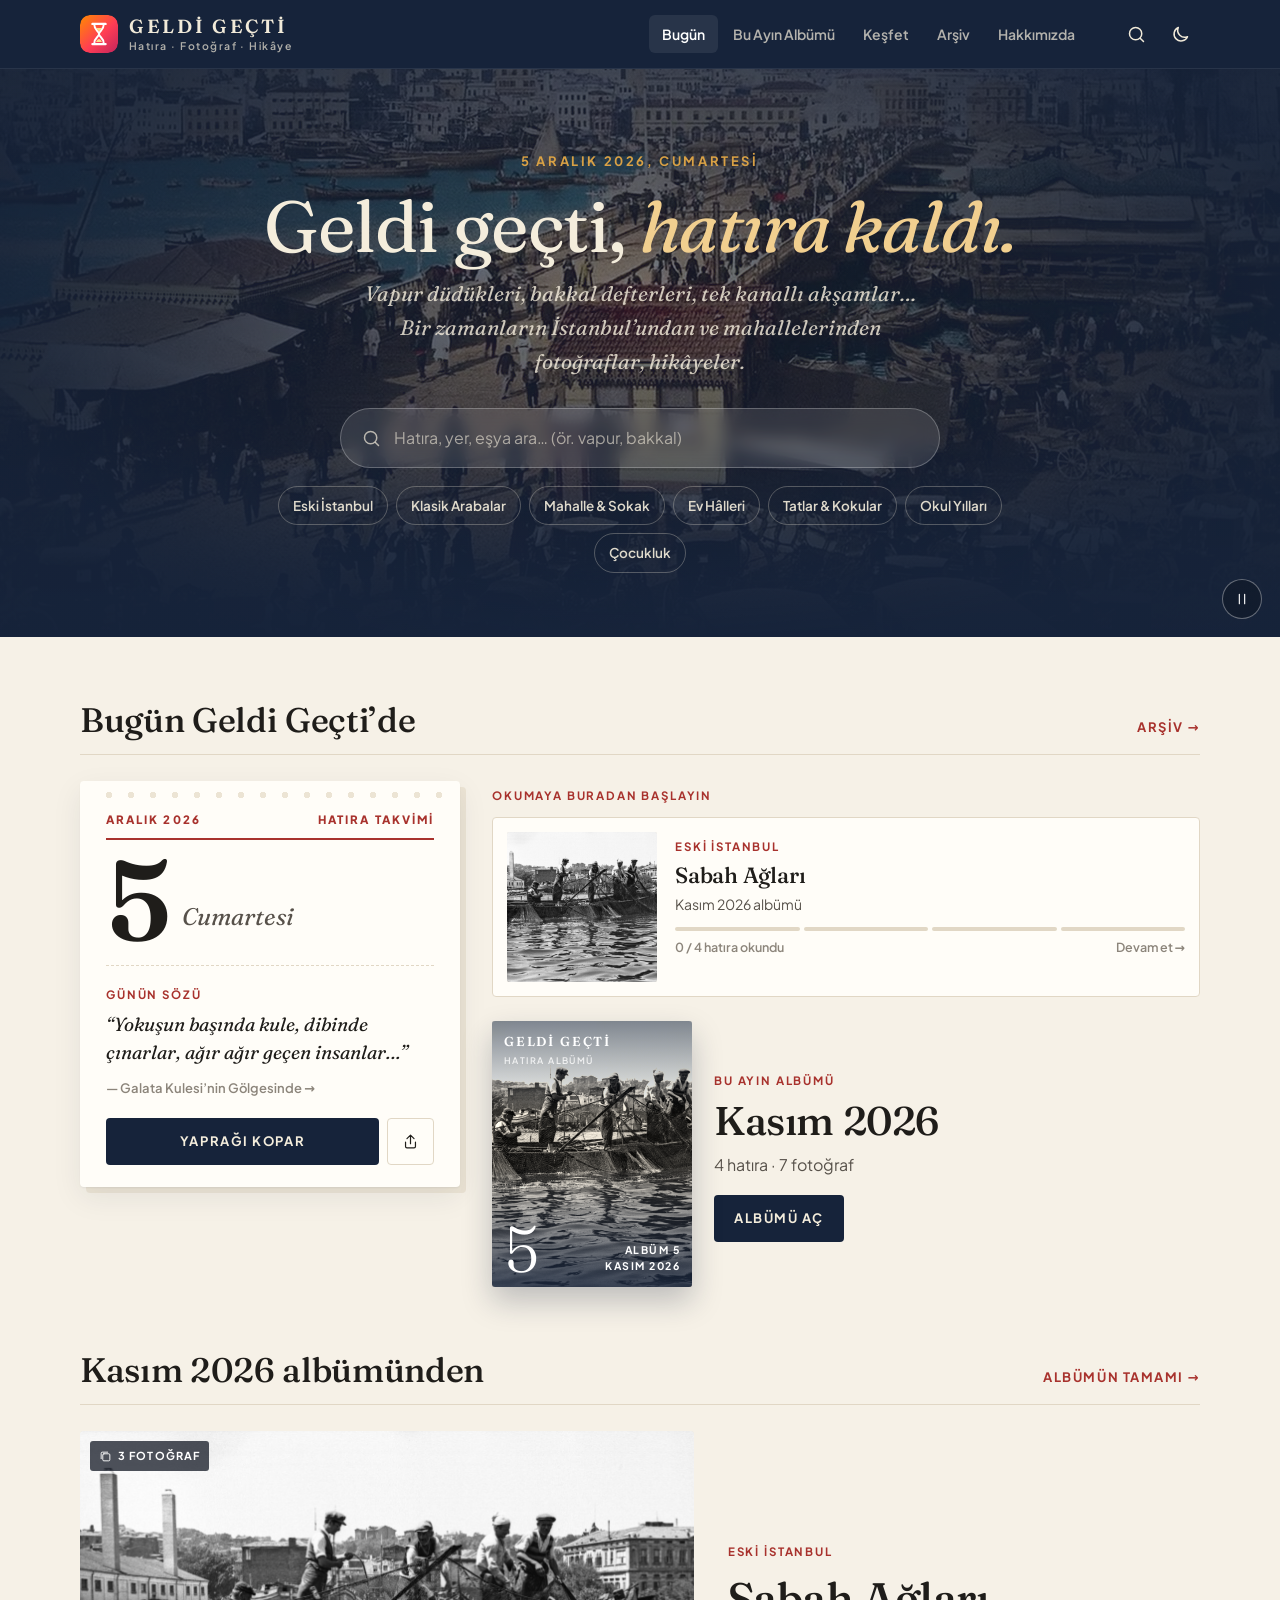
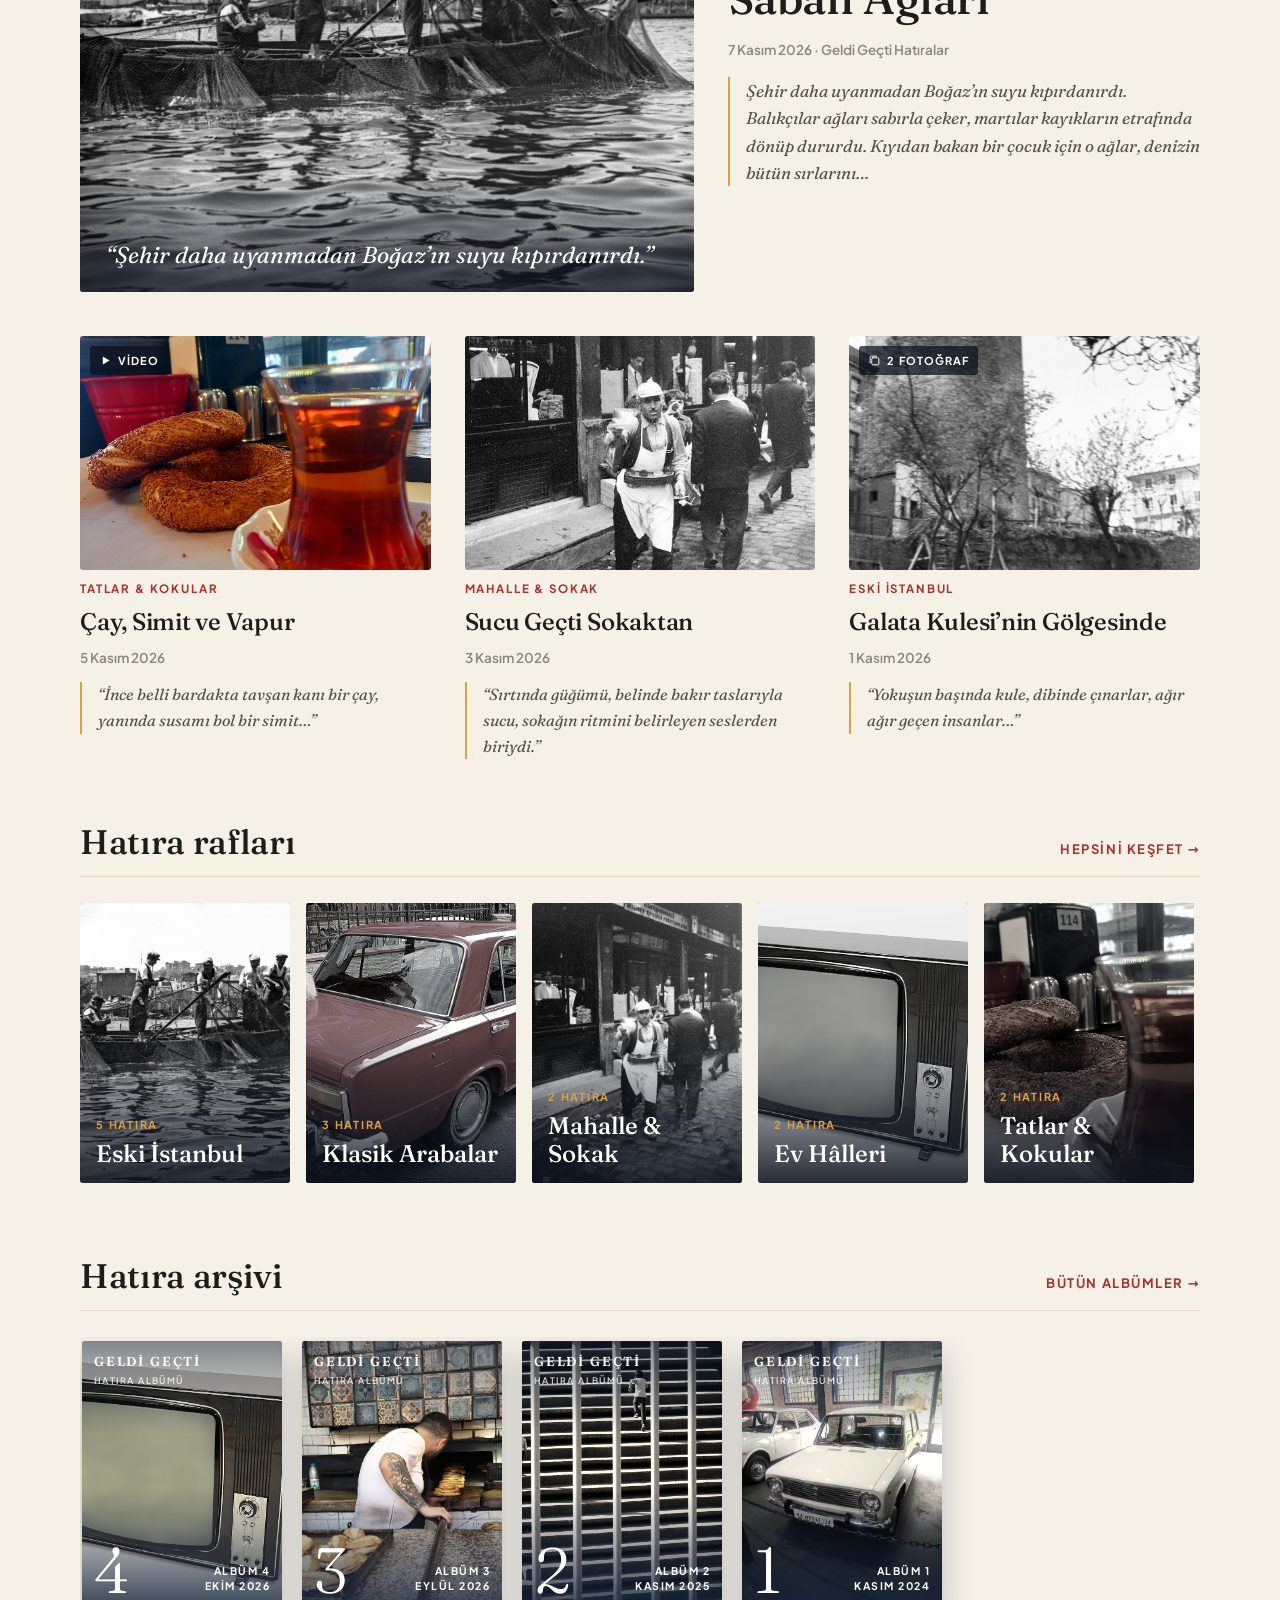
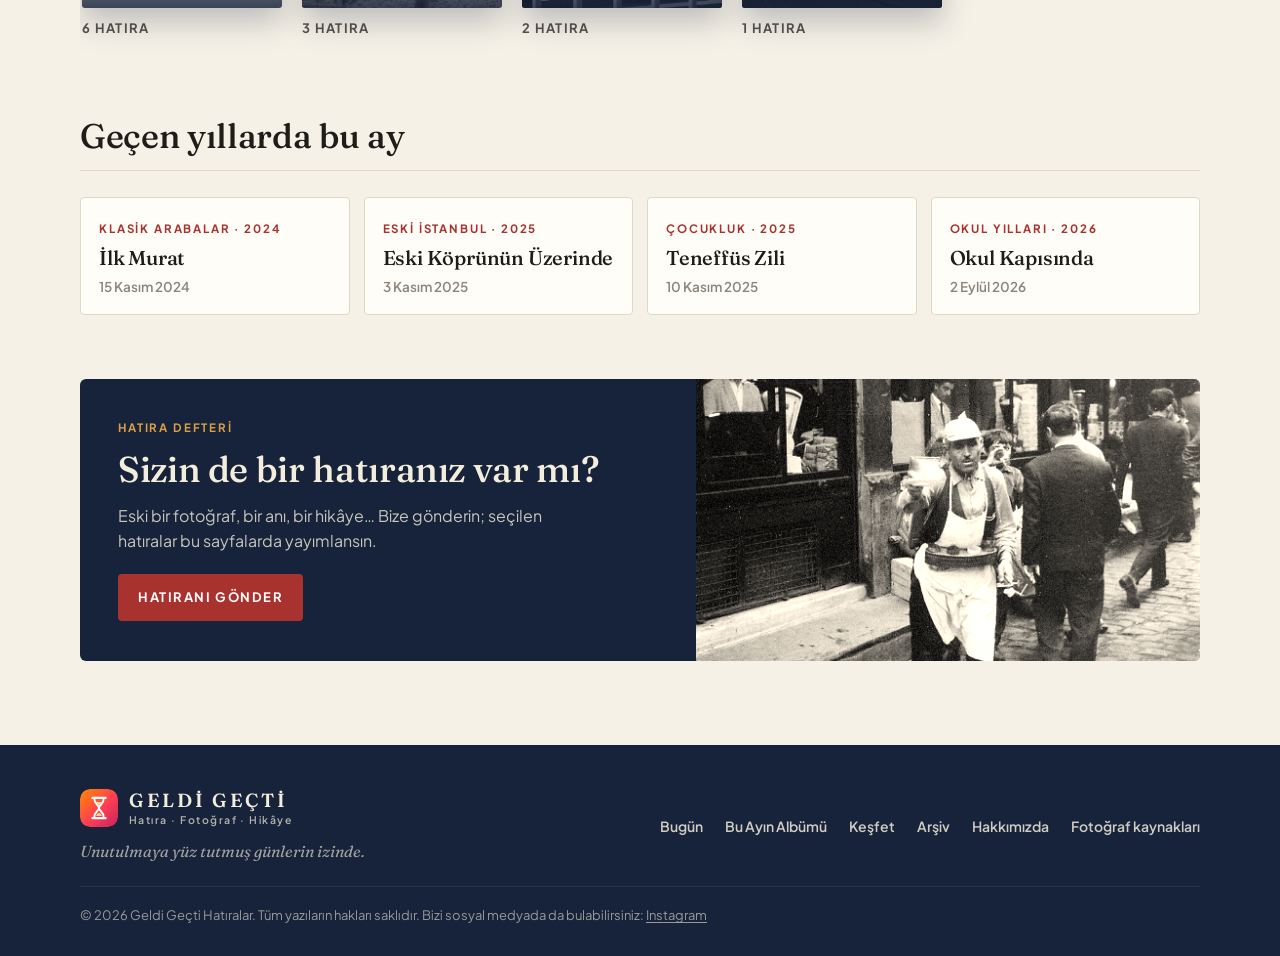
==== commit 5c90b962: "Instagram izlenimini kaldır, telefonda uygulama gibi çalışan profesyonel düzen - Üstteki Instagram d" ====
--- a/index.html
+++ b/index.html
@@ -6,6 +6,11 @@
 <title>Geldi Geçti Hatıralar — Unutulmaya yüz tutmuş günlerin izinde</title>
 <meta name="description" content="Eski İstanbul, mahalle hayatı, bakkal defterleri, vapurlar, klasik arabalar ve tek kanallı televizyon akşamları… Geldi Geçti Hatıralar’ın fotoğrafları ve hatıra yazıları.">
 <meta name="theme-color" content="#16233a">
+<meta name="color-scheme" content="light dark">
+<meta name="mobile-web-app-capable" content="yes">
+<meta name="apple-mobile-web-app-capable" content="yes">
+<meta name="apple-mobile-web-app-title" content="Geldi Geçti">
+<meta name="apple-mobile-web-app-status-bar-style" content="black-translucent">
 <meta property="og:type" content="website">
 <meta property="og:site_name" content="Geldi Geçti Hatıralar">
 <meta property="og:title" content="Geldi Geçti Hatıralar">
@@ -13,6 +18,8 @@
 <meta property="og:image" content="medya/tanitim-kapak.jpg">
 <meta property="og:locale" content="tr_TR">
 <link rel="icon" href="gorseller/favicon.svg" type="image/svg+xml">
+<link rel="apple-touch-icon" href="gorseller/ikon-180.png">
+<link rel="manifest" href="manifest.webmanifest">
 <link rel="preload" href="fontlar/fraunces-latin-wght-normal.woff2" as="font" type="font/woff2" crossorigin>
 <link rel="preload" href="fontlar/plus-jakarta-sans-latin-wght-normal.woff2" as="font" type="font/woff2" crossorigin>
 <link rel="stylesheet" href="css/site.css">
@@ -25,6 +32,9 @@
 
 <header class="ust" id="ust">
   <div class="ust-ic">
+    <button class="ikon-btn menu-btn" id="menu-btn" type="button" aria-label="Menüyü aç" aria-expanded="false" aria-controls="cekmece">
+      <svg viewBox="0 0 24 24"><path d="M4 7h16M4 12h16M4 17h10"/></svg>
+    </button>
     <a class="logo" href="#/" aria-label="Geldi Geçti Hatıralar — Ana sayfa">
       <img class="logo-isaret" src="gorseller/favicon.svg" alt="" width="38" height="38">
       <span class="logo-yazi"><b>GELDİ GEÇTİ</b><small>Hatıra · Fotoğraf · Hikâye</small></span>
@@ -37,17 +47,39 @@
       <a href="#/hakkimizda" data-rota="hakkimizda">Hakkımızda</a>
     </nav>
     <div class="ust-arac">
+      <a class="ikon-btn" href="#/kesfet" aria-label="Hatıralarda ara">
+        <svg viewBox="0 0 24 24"><circle cx="11" cy="11" r="7"/><path d="M20 20l-3.5-3.5"/></svg>
+      </a>
       <button class="ikon-btn" id="tema-btn" type="button" aria-label="Koyu / açık tema">
         <svg class="ay" viewBox="0 0 24 24"><path d="M20 14.5A8 8 0 0 1 9.5 4a8 8 0 1 0 10.5 10.5z"/></svg>
         <svg class="gunes" viewBox="0 0 24 24"><circle cx="12" cy="12" r="4"/><path d="M12 2v2M12 20v2M4.9 4.9l1.4 1.4M17.7 17.7l1.4 1.4M2 12h2M20 12h2M4.9 19.1l1.4-1.4M17.7 6.3l1.4-1.4"/></svg>
       </button>
-      <a class="ig-dugme" data-ig-profil href="https://www.instagram.com/" target="_blank" rel="noopener">
-        <svg viewBox="0 0 24 24"><rect x="3" y="3" width="18" height="18" rx="5"/><circle cx="12" cy="12" r="4"/><circle cx="17.5" cy="6.5" r=".9" class="dolu"/></svg>
-        <span>Instagram</span>
-      </a>
     </div>
   </div>
 </header>
+
+<div class="cekmece-ortu" id="cekmece-ortu" hidden></div>
+<aside class="cekmece" id="cekmece" aria-label="Menü" aria-hidden="true">
+  <div class="cekmece-ust">
+    <span class="logo-yazi"><b>GELDİ GEÇTİ</b><small>Hatıra · Fotoğraf · Hikâye</small></span>
+    <button class="ikon-btn" id="cekmece-kapat" type="button" aria-label="Menüyü kapat">
+      <svg viewBox="0 0 24 24"><path d="M6 6l12 12M18 6L6 18"/></svg>
+    </button>
+  </div>
+  <nav class="cekmece-menu" aria-label="Sayfalar">
+    <a href="#/" data-rota="ana"><svg viewBox="0 0 24 24"><rect x="4" y="5" width="16" height="15" rx="2"/><path d="M4 10h16M9 3v4M15 3v4"/></svg>Bugün</a>
+    <a href="#/album" data-rota="album"><svg viewBox="0 0 24 24"><path d="M5 4h11a3 3 0 0 1 3 3v13H8a3 3 0 0 1-3-3z"/><path d="M5 17a3 3 0 0 1 3-3h11"/></svg>Bu Ayın Albümü</a>
+    <a href="#/kesfet" data-rota="kesfet"><svg viewBox="0 0 24 24"><circle cx="11" cy="11" r="7"/><path d="M20 20l-3.5-3.5"/></svg>Keşfet</a>
+    <a href="#/arsiv" data-rota="arsiv"><svg viewBox="0 0 24 24"><rect x="3" y="4" width="18" height="5" rx="1"/><path d="M5 9v10h14V9M10 13h4"/></svg>Arşiv</a>
+    <a href="#/hakkimizda" data-rota="hakkimizda"><svg viewBox="0 0 24 24"><circle cx="12" cy="12" r="9"/><path d="M12 11v5M12 8h.01"/></svg>Hakkımızda</a>
+  </nav>
+  <div class="cekmece-baslik">Raflar</div>
+  <nav class="cekmece-raflar" id="cekmece-raflar" aria-label="Raflar"></nav>
+  <div class="cekmece-alt">
+    <button class="btn btn-cizgi" id="yukle-btn" type="button" hidden>Ana ekrana ekle</button>
+    <a class="btn btn-cay" href="#/hakkimizda">Hatıranı gönder</a>
+  </div>
+</aside>
 
 <main id="icerik" tabindex="-1">
   <noscript><p class="noscript">Hatıraları görebilmek için tarayıcınızda JavaScript’i etkinleştirin.</p></noscript>
@@ -63,20 +95,11 @@
       <p data-slogan>Unutulmaya yüz tutmuş günlerin izinde.</p>
     </div>
     <nav class="alt-linkler" aria-label="Alt menü">
-      <a href="#/">Bugün</a><a href="#/album">Bu Ayın Albümü</a><a href="#/kesfet">Keşfet</a><a href="#/arsiv">Arşiv</a><a href="#/hakkimizda">Hakkımızda</a>
-      <a data-ig-profil href="https://www.instagram.com/" target="_blank" rel="noopener">Instagram</a>
+      <a href="#/">Bugün</a><a href="#/album">Bu Ayın Albümü</a><a href="#/kesfet">Keşfet</a><a href="#/arsiv">Arşiv</a><a href="#/hakkimizda">Hakkımızda</a><a href="#/kaynaklar">Fotoğraf kaynakları</a>
     </nav>
-    <p class="alt-not">© <span data-yil>2026</span> Geldi Geçti Hatıralar. Yazılar ve fotoğraflar <a data-ig-profil data-ig-ad href="https://www.instagram.com/" target="_blank" rel="noopener">@geldigecti_hatiralar</a> hesabından alınmıştır. <a href="#/kaynaklar">Fotoğraf kaynakları</a></p>
+    <p class="alt-not">© <span data-yil>2026</span> Geldi Geçti Hatıralar. Tüm yazıların hakları saklıdır. <span class="sosyal">Bizi sosyal medyada da bulabilirsiniz: <a data-ig-profil href="https://www.instagram.com/" target="_blank" rel="noopener">Instagram</a></span></p>
   </div>
 </footer>
-
-<nav class="alt-sekme" aria-label="Hızlı menü">
-  <a href="#/" data-rota="ana"><svg viewBox="0 0 24 24"><rect x="4" y="5" width="16" height="15" rx="2"/><path d="M4 10h16M9 3v4M15 3v4"/></svg>Bugün</a>
-  <a href="#/album" data-rota="album"><svg viewBox="0 0 24 24"><path d="M5 4h11a3 3 0 0 1 3 3v13H8a3 3 0 0 1-3-3z"/><path d="M5 17a3 3 0 0 1 3-3h11"/></svg>Albüm</a>
-  <a href="#/kesfet" data-rota="kesfet"><svg viewBox="0 0 24 24"><circle cx="11" cy="11" r="7"/><path d="M20 20l-3.5-3.5"/></svg>Keşfet</a>
-  <a href="#/arsiv" data-rota="arsiv"><svg viewBox="0 0 24 24"><rect x="3" y="4" width="18" height="5" rx="1"/><path d="M5 9v10h14V9M10 13h4"/></svg>Arşiv</a>
-  <a data-ig-profil href="https://www.instagram.com/" target="_blank" rel="noopener"><svg viewBox="0 0 24 24"><rect x="3" y="3" width="18" height="18" rx="5"/><circle cx="12" cy="12" r="4"/><circle cx="17.5" cy="6.5" r=".9" class="dolu"/></svg>Instagram</a>
-</nav>
 
 <div class="bildirim" id="bildirim" role="status" aria-live="polite"></div>
 
--- a/css/site.css
+++ b/css/site.css
@@ -55,6 +55,7 @@
 
 /* ---------- Temel ---------- */
 *,*::before,*::after{box-sizing:border-box}
+[hidden]{display:none!important}
 html{-webkit-text-size-adjust:100%;scroll-padding-top:90px}
 body{margin:0;overflow-x:clip;background:var(--kagit);color:var(--metin);font-family:var(--f-arac);font-size:16px;line-height:1.6;-webkit-font-smoothing:antialiased}
 img,svg,video{display:block;max-width:100%}
@@ -315,8 +316,37 @@
 .alt-not{grid-column:1/-1;border-top:1px solid rgba(255,255,255,.1);padding-top:18px;font-size:13px;opacity:.7}
 .alt-not a{text-decoration:underline;text-underline-offset:2px}
 
-/* ---------- Alt sekme çubuğu (telefon) ---------- */
-.alt-sekme{display:none}
+/* ---------- Çekmece menü (telefon / tablet) ---------- */
+.menu-btn{display:none}
+.cekmece{position:fixed;top:0;bottom:0;left:0;z-index:100;width:min(330px,86vw);background:var(--kart);color:var(--metin);display:flex;flex-direction:column;overflow-y:auto;overscroll-behavior:contain;padding:env(safe-area-inset-top,0px) 0 env(safe-area-inset-bottom,0px) env(safe-area-inset-left,0px);transform:translateX(-102%);transition:transform .32s cubic-bezier(.3,.7,.2,1);box-shadow:0 0 40px rgba(0,0,0,.25);visibility:hidden}
+.cekmece.acik{transform:none;visibility:visible}
+.cekmece-ortu{position:fixed;inset:0;z-index:90;background:rgba(10,16,28,.55);backdrop-filter:blur(2px)}
+.cekmece-ust{display:flex;align-items:center;justify-content:space-between;padding:16px 12px 16px 22px;background:var(--murekkep);color:#f4eddc}
+.cekmece-menu{display:flex;flex-direction:column;padding:10px 10px 6px}
+.cekmece-menu a{display:flex;align-items:center;gap:14px;font-size:16px;font-weight:600;padding:13px 12px;border-radius:8px;color:var(--metin-2)}
+.cekmece-menu a svg{color:var(--soluk)}
+.cekmece-menu a.aktif{background:var(--kagit);color:var(--metin)}
+.cekmece-menu a.aktif svg{color:var(--cay)}
+.cekmece-baslik{font-size:11.5px;font-weight:800;letter-spacing:.16em;text-transform:uppercase;color:var(--soluk);padding:16px 22px 8px;border-top:1px solid var(--cizgi);margin-top:6px}
+.cekmece-raflar{display:flex;flex-direction:column;padding:0 10px}
+.cekmece-raflar a{display:flex;justify-content:space-between;font-family:var(--f-yazi);font-size:18px;padding:10px 12px;border-radius:8px}
+.cekmece-raflar a small{font-family:var(--f-arac);font-size:13px;color:var(--soluk);font-weight:600}
+.cekmece-raflar a:hover,.cekmece-menu a:hover{background:var(--kagit)}
+.cekmece-alt{margin-top:auto;display:flex;flex-direction:column;gap:10px;padding:20px 22px 24px}
+body.cekmece-acik{overflow:hidden}
+
+/* ---------- Uygulama hissi ---------- */
+html{-webkit-tap-highlight-color:transparent}
+.gorunum{animation:gir .35s ease both}
+@keyframes gir{from{opacity:0;transform:translateY(8px)}to{opacity:1;transform:none}}
+.gonder-bant{display:grid;grid-template-columns:minmax(0,1.1fr) minmax(0,.9fr);background:var(--murekkep);color:#f4eddc;border-radius:6px;overflow:hidden}
+.gonder-bant .yazi{padding:40px 38px;display:flex;flex-direction:column;justify-content:center;gap:12px}
+.gonder-bant .etiket{color:var(--kehribar)}
+.gonder-bant h3{font-size:clamp(26px,3vw,36px)}
+.gonder-bant p{color:rgba(244,237,220,.8);max-width:460px}
+.gonder-bant .btn{align-self:flex-start;margin-top:8px}
+.gonder-bant .foto{min-height:260px}
+.gonder-bant .foto img{filter:sepia(.3) contrast(1.05)}
 
 /* ---------- Bildirim ---------- */
 .bildirim{position:fixed;left:50%;bottom:calc(30px + env(safe-area-inset-bottom,0px));z-index:300;transform:translate(-50%,16px);background:var(--metin);color:var(--kagit);font-weight:600;font-size:14.5px;padding:12px 18px;border-radius:6px;box-shadow:var(--golge);opacity:0;pointer-events:none;transition:opacity .25s,transform .25s;max-width:calc(100vw - 32px)}
@@ -329,19 +359,17 @@
   .bugun{grid-template-columns:1fr}
   .takvim{max-width:460px;width:100%;margin:0 auto}
   .yazi-izgara.uclu{grid-template-columns:repeat(2,minmax(0,1fr))}
-  .alt-sekme{display:flex;position:fixed;left:0;right:0;bottom:0;z-index:60;background:var(--kart);border-top:1px solid var(--cizgi);padding:6px max(6px,env(safe-area-inset-right,0px)) calc(6px + env(safe-area-inset-bottom,0px)) max(6px,env(safe-area-inset-left,0px));justify-content:space-around}
-  .alt-sekme a{flex:1;display:flex;flex-direction:column;align-items:center;gap:3px;font-size:11px;font-weight:600;color:var(--soluk);padding:6px 2px}
-  .alt-sekme a.aktif{color:var(--cay)}
-  body{padding-bottom:calc(64px + env(safe-area-inset-bottom,0px))}
-  .bildirim{bottom:calc(84px + env(safe-area-inset-bottom,0px))}
+  .menu-btn{display:grid;margin-left:-8px}
 }
 @media (max-width:720px){
   .ust-ic{height:60px;gap:12px}
   .logo-yazi b{font-size:16px}
   .logo-yazi small{font-size:9px}
   .logo-isaret{width:34px;height:34px}
-  .ig-dugme span{display:none}
-  .ig-dugme{padding:9px}
+  .ust-ic{padding-left:max(12px,env(safe-area-inset-left,0px));padding-right:max(10px,env(safe-area-inset-right,0px))}
+  .gonder-bant{grid-template-columns:1fr}
+  .gonder-bant .foto{min-height:200px;order:-1}
+  .gonder-bant .yazi{padding:28px 22px}
   .vitrin-ic{padding-top:52px;padding-bottom:44px}
   .video-dugme{top:12px;bottom:auto;width:36px;height:36px}
   .cipler{flex-wrap:nowrap;justify-content:flex-start;overflow-x:auto;margin-left:-20px;margin-right:-20px;padding:0 20px;scrollbar-width:none}
